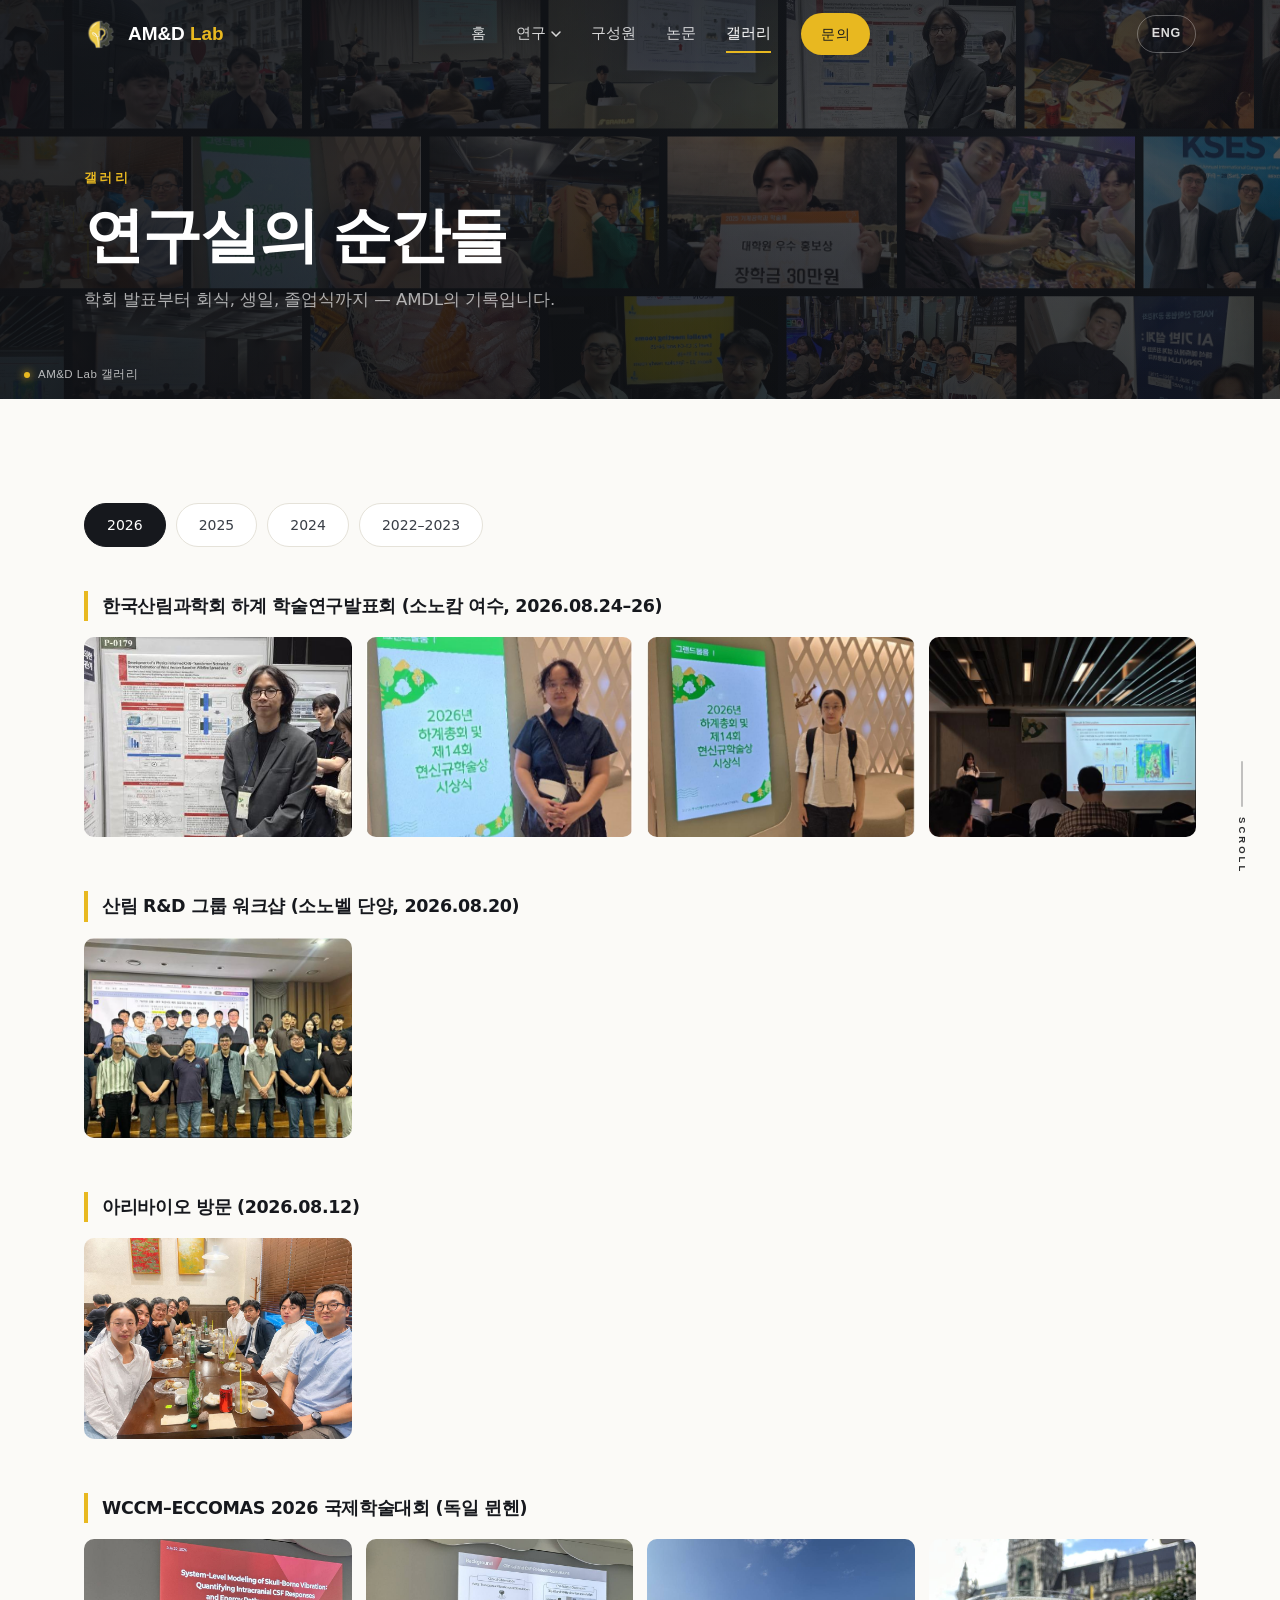
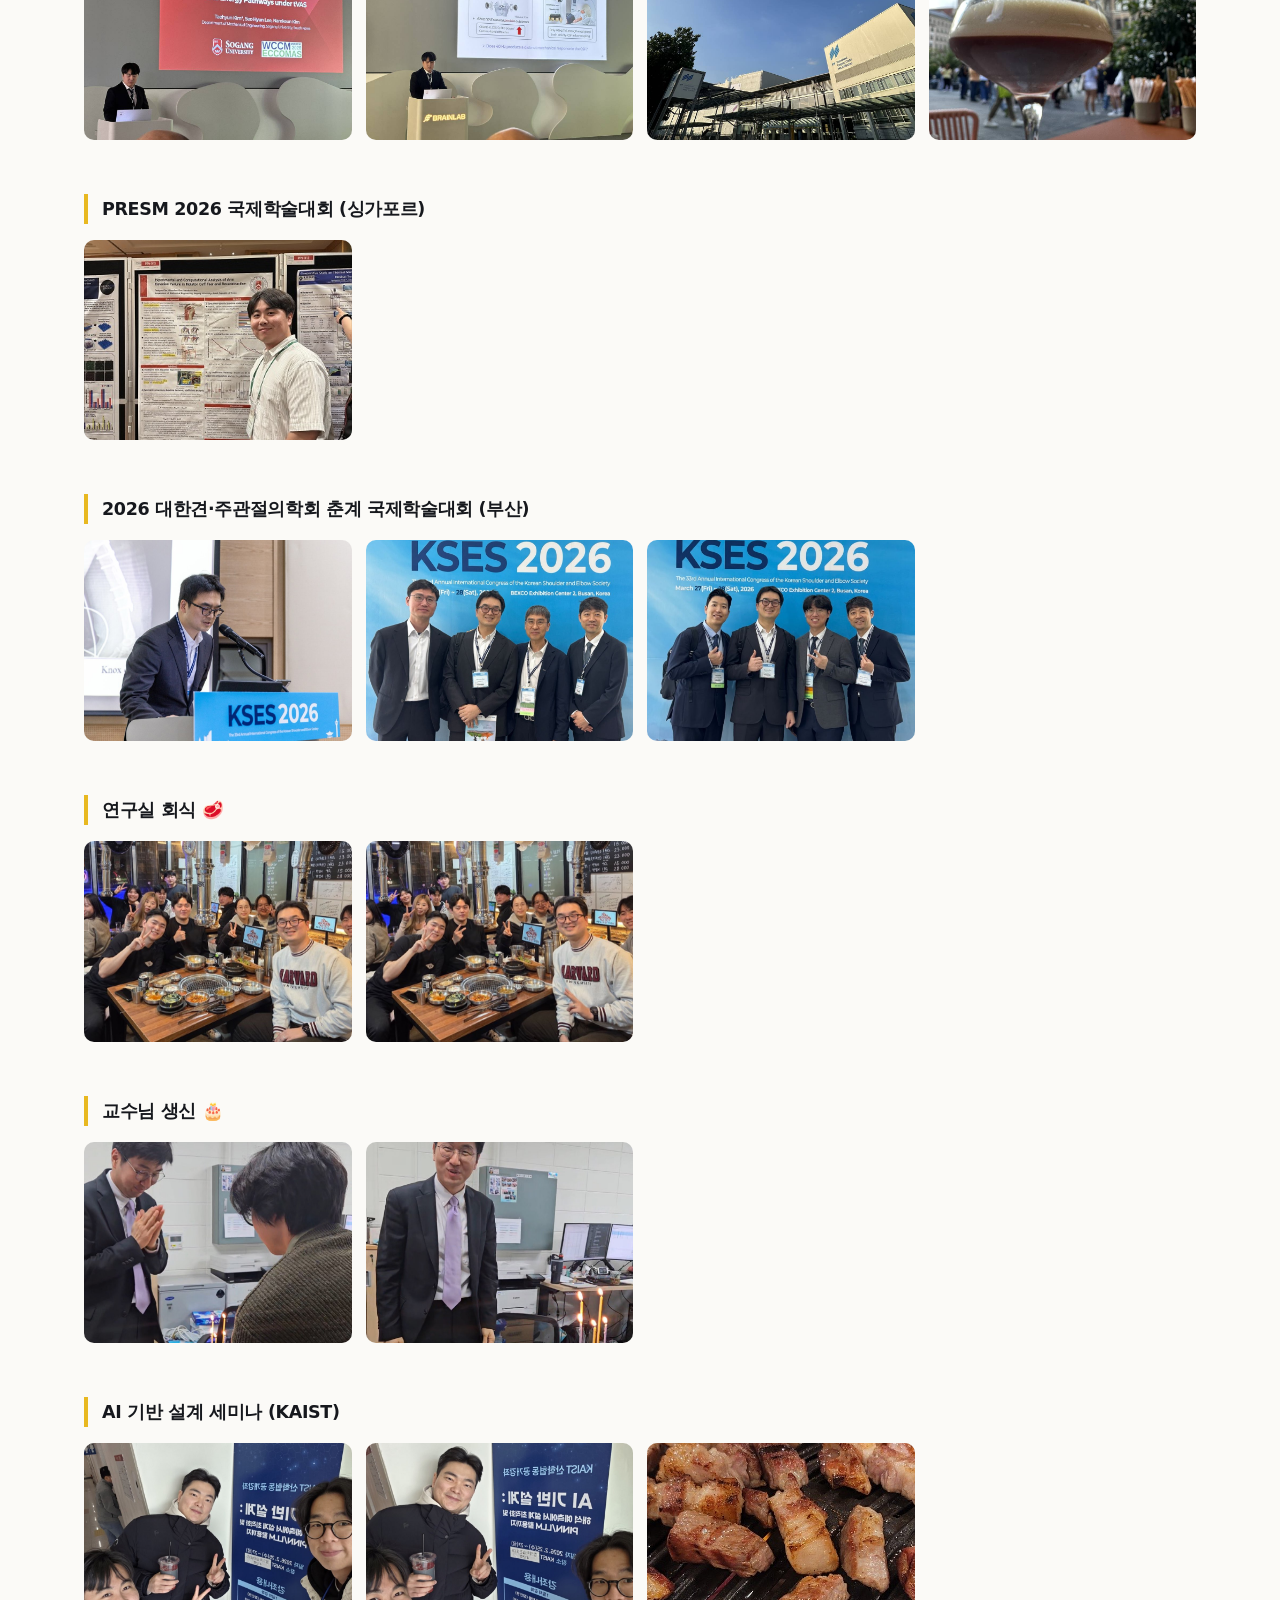
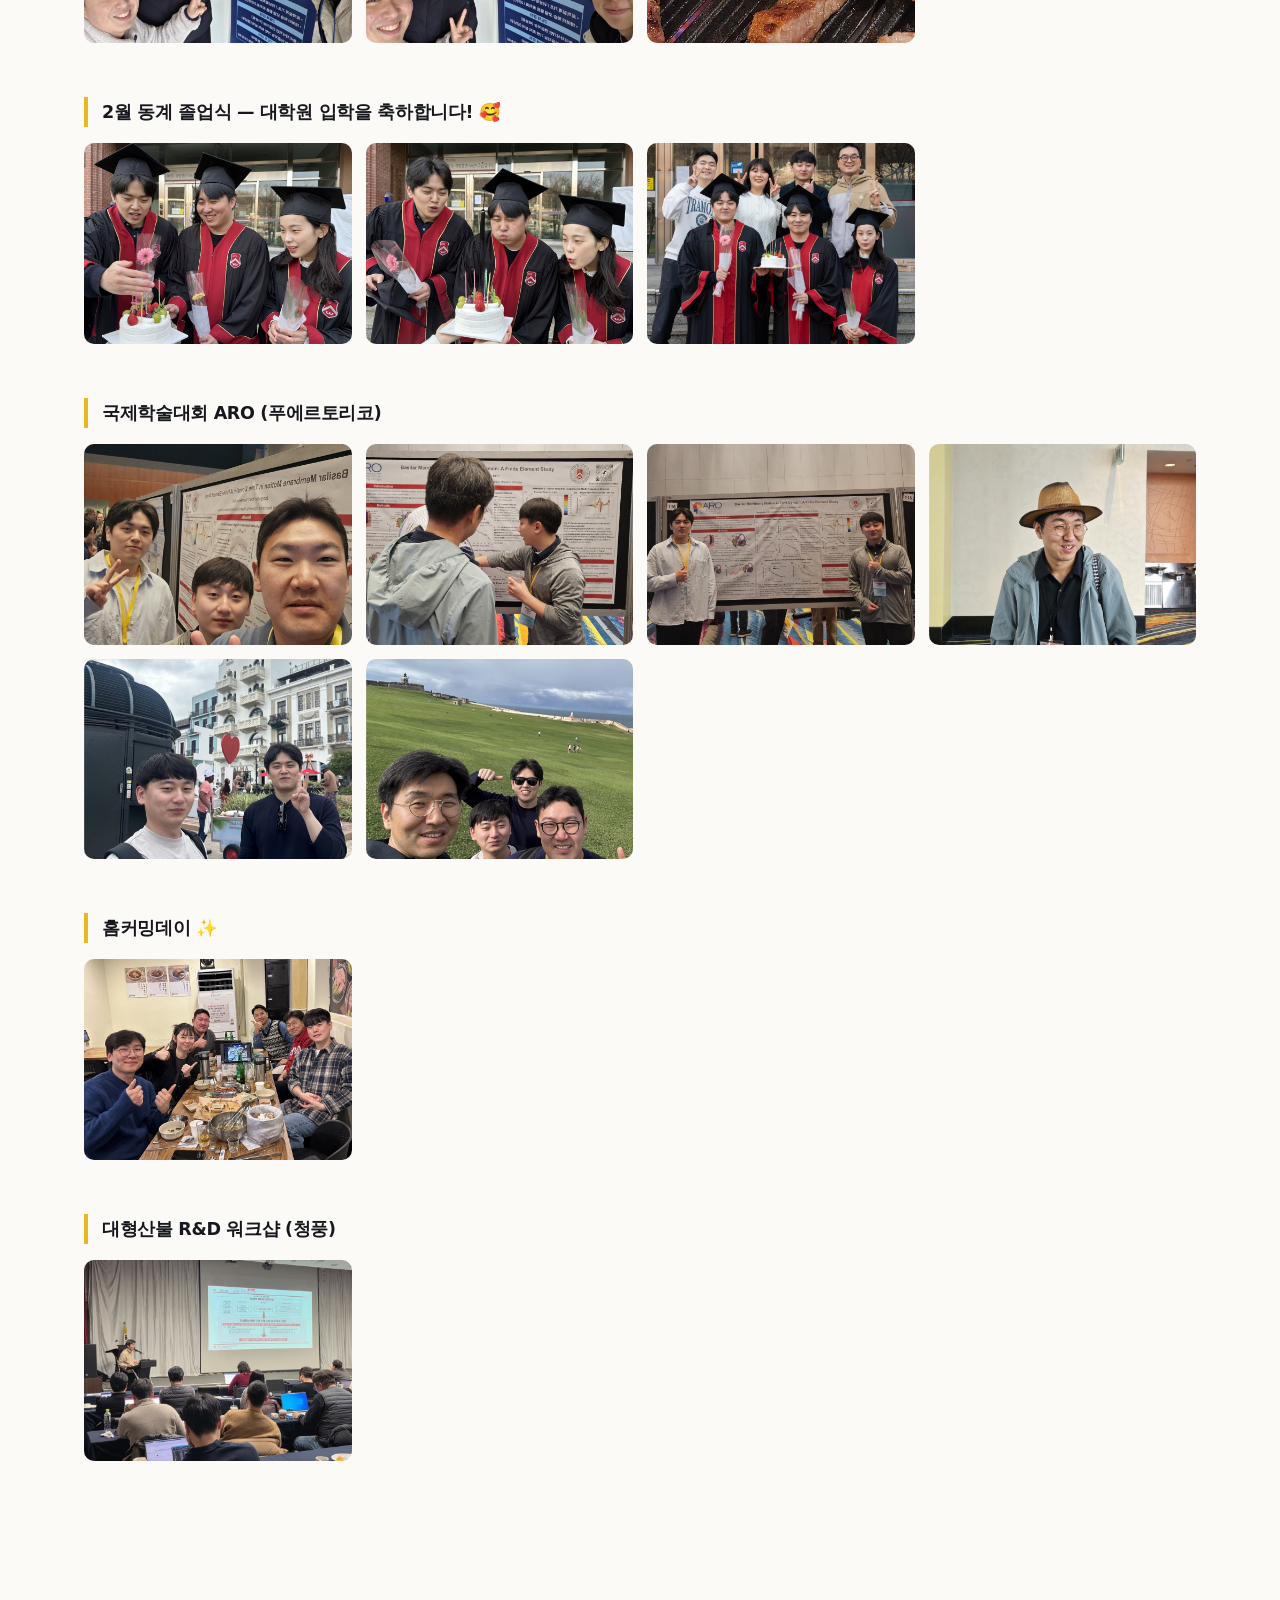
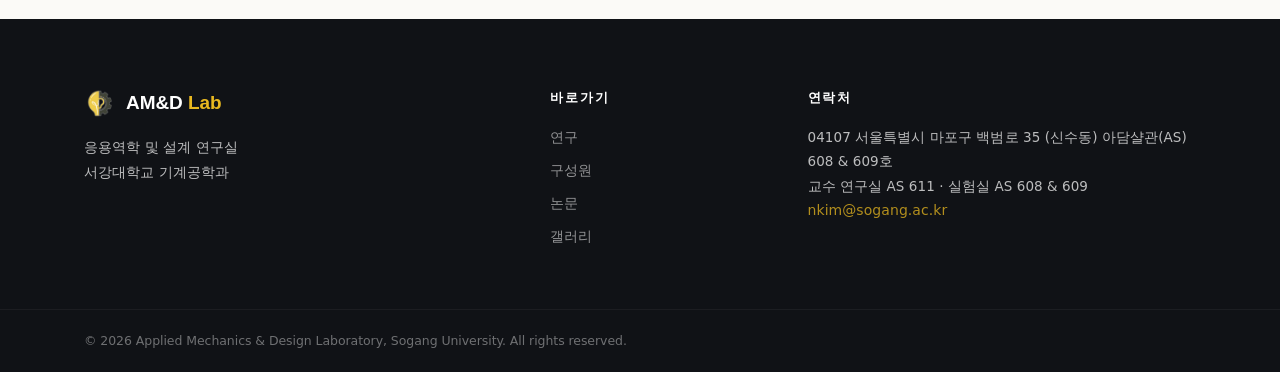
==== gallery.html @ 730884ac "히어로 장면 사실감 개선: 3D 음영 달팽이관, 해부학적 어깨·두개골, 중앙 배치, 논문 페이지 스크롤 - 달팽이관: 3D 튜브 메시(달팽이집 형태)+전정+반고리관, 반투명 벽 안" ====
<!DOCTYPE html>
<html lang="ko">
<head>
<meta charset="utf-8">
<meta name="viewport" content="width=device-width, initial-scale=1">
<title>갤러리 — AM&D Lab</title>
<meta name="description" content="AM&D Lab 활동 사진: 학회, 워크샵, 연구실 행사.">
<link rel="icon" type="image/png" href="assets/img/logo.png">
<link rel="preconnect" href="https://fastly.jsdelivr.net" crossorigin>
<link rel="preconnect" href="https://cdn.jsdelivr.net" crossorigin>
<link rel="stylesheet" href="https://fastly.jsdelivr.net/gh/fonts-archive/Paperlogy/Paperlogy.css">
<link rel="stylesheet" href="https://cdn.jsdelivr.net/npm/wanted-sans@1.0.3/fonts/webfonts/variable/split/WantedSansVariable.min.css">
<link rel="stylesheet" as="style" crossorigin href="https://cdn.jsdelivr.net/gh/orioncactus/pretendard@v1.3.9/dist/web/variable/pretendardvariable-dynamic-subset.min.css">
<link rel="stylesheet" href="assets/css/style.css?v=20260910c">
</head>
<body>
<header class="nav" id="nav">
  <div class="nav-inner">
    <a class="brand" href="index.html">
      <img src="assets/img/logo.png" alt="AM&amp;D Lab logo">
      <span class="brand-text">AM&amp;D <em>Lab</em></span>
    </a>
    <nav class="menu" id="menu">
      <a href="index.html"><span data-i18n data-en="Home">홈</span></a>
      <div class="dropdown">
        <a href="research.html"><span data-i18n data-en="Research">연구</span> <svg width="10" height="6" viewBox="0 0 10 6" fill="none"><path d="M1 1l4 4 4-4" stroke="currentColor" stroke-width="1.5" stroke-linecap="round"/></svg></a>
        <div class="dropdown-panel">
          <a href="research-bone-conduction.html"><span data-i18n data-en="Bone Conduction">골전도</span></a>
          <a href="research-motion-sickness.html"><span data-i18n data-en="Motion Sickness">멀미</span></a>
          <a href="research-brain.html"><span data-i18n data-en="Brain">뇌</span></a>
          <a href="research-exosuit.html"><span data-i18n data-en="Exosuit">엑소수트</span></a>
          <a href="research-shoulder-mechanics.html"><span data-i18n data-en="Shoulder Mechanics">어깨 역학</span></a>
          <a href="research-wildfire.html"><span data-i18n data-en="Wildfire">산불</span></a>
        </div>
      </div>
      <a href="people.html"><span data-i18n data-en="People">구성원</span></a>
      <a href="publications.html"><span data-i18n data-en="Publications">논문</span></a>
      <a href="gallery.html" class="active"><span data-i18n data-en="Gallery">갤러리</span></a>
      <a class="nav-cta" href="#" data-u="mikn" data-d="rk.ca.gnagos"><span data-i18n data-en="Contact">문의</span></a>
    </nav>
    <button class="lang-btn" aria-label="언어 전환 / switch language">ENG</button>
    <button class="hamburger" id="hamburger" aria-label="메뉴 열기" aria-expanded="false">
      <span></span><span></span><span></span>
    </button>
  </div>
</header>

<section class="page-hero">
  <canvas id="hero-canvas" data-scenes="mosaic" data-photos="assets/img/gallery_2026_00.jpg,assets/img/gallery_2026_01.jpg,assets/img/gallery_2026_03.jpg,assets/img/gallery_2026_05.jpg,assets/img/gallery_2026_07.jpg,assets/img/gallery_2026_08.jpg,assets/img/gallery_2026_10.jpg,assets/img/gallery_2026_12.jpg,assets/img/gallery_2026_13.jpg,assets/img/gallery_2026_16.jpg,assets/img/gallery_2026_17.jpg,assets/img/gallery_2026_18.jpg,assets/img/gallery_2026_19.jpg,assets/img/gallery_2026_20.jpg,assets/img/gallery_2026_21.jpg,assets/img/gallery_2026_22.jpg,assets/img/gallery_2026_23.jpg,assets/img/gallery_2026_26.jpg,assets/img/gallery_2026_27.jpg,assets/img/gallery_2026_28.jpg,assets/img/gallery_2026_29.jpg,assets/img/gallery_2026_31.jpg,assets/img/gallery_2025_02.jpg,assets/img/gallery_2025_04.jpg,assets/img/gallery_2025_06.jpg,assets/img/gallery_2025_09.jpg,assets/img/gallery_2025_11.jpg,assets/img/gallery_2025_14.jpg,assets/img/gallery_2025_19.jpg,assets/img/gallery_2025_20.jpg,assets/img/gallery_2025_23.jpg" aria-hidden="true"></canvas>
  <div class="hero-shade"></div>
  <div class="hero-scene-cap" id="hero-scene-cap"><span class="cap-dot"></span><span id="hero-scene-name"></span></div>
  <div class="container">
    <p class="eyebrow"><span data-i18n data-en="Gallery">갤러리</span></p>
    <h1><span data-i18n data-en="Moments from the lab">연구실의 순간들</span></h1>
    <p class="page-hero-sub"><span data-i18n data-en="Conferences, dinners, birthdays, and commencements — the AMDL story.">학회 발표부터 회식, 생일, 졸업식까지 — AMDL의 기록입니다.</span></p>
  </div>
</section>

<section class="section">
  <div class="container">
    <div class="filter-bar reveal"><button class="filter-btn active" data-tab="g0">2026</button><button class="filter-btn" data-tab="g1">2025</button><button class="filter-btn" data-tab="g2">2024</button><button class="filter-btn" data-tab="g3">2022–2023</button></div>
    <div class="gal-panel active" id="g0">
      <div class="gal-event reveal">
        <h3><span data-i18n data-en="Korean Society of Forest Science Summer Meeting (Sono Calm Yeosu)">한국산림과학회 하계 학술연구발표회 (소노캄 여수, 2026.08.24–26)</span></h3>
        <div class="gal-grid">
          <button class="gal-item" data-full="assets/img/gallery_2026_28.jpg" aria-label="Korean Society of Forest Science Summer Meeting (Sono Calm Yeosu)"><img src="assets/img/gallery_2026_28.jpg" alt="Korean Society of Forest Science Summer Meeting (Sono Calm Yeosu)" loading="lazy"></button>
          <button class="gal-item" data-full="assets/img/gallery_2026_29.jpg" aria-label="Korean Society of Forest Science Summer Meeting (Sono Calm Yeosu)"><img src="assets/img/gallery_2026_29.jpg" alt="Korean Society of Forest Science Summer Meeting (Sono Calm Yeosu)" loading="lazy"></button>
          <button class="gal-item" data-full="assets/img/gallery_2026_30.jpg" aria-label="Korean Society of Forest Science Summer Meeting (Sono Calm Yeosu)"><img src="assets/img/gallery_2026_30.jpg" alt="Korean Society of Forest Science Summer Meeting (Sono Calm Yeosu)" loading="lazy"></button>
          <button class="gal-item" data-full="assets/img/gallery_2026_31.jpg" aria-label="Korean Society of Forest Science Summer Meeting (Sono Calm Yeosu)"><img src="assets/img/gallery_2026_31.jpg" alt="Korean Society of Forest Science Summer Meeting (Sono Calm Yeosu)" loading="lazy"></button>
        </div>
      </div>
      <div class="gal-event reveal">
        <h3><span data-i18n data-en="Forest R&amp;D group workshop (Sonobelle Danyang)">산림 R&amp;D 그룹 워크샵 (소노벨 단양, 2026.08.20)</span></h3>
        <div class="gal-grid">
          <button class="gal-item" data-full="assets/img/gallery_2026_27.jpg" aria-label="Forest R&amp;D group workshop (Sonobelle Danyang)"><img src="assets/img/gallery_2026_27.jpg" alt="Forest R&amp;D group workshop (Sonobelle Danyang)" loading="lazy"></button>
        </div>
      </div>
      <div class="gal-event reveal">
        <h3><span data-i18n data-en="Lab visit to AriBio (Aug 12, 2026)">아리바이오 방문 (2026.08.12)</span></h3>
        <div class="gal-grid">
          <button class="gal-item" data-full="assets/img/gallery_2026_26.jpg" aria-label="Lab visit to AriBio"><img src="assets/img/gallery_2026_26.jpg" alt="Lab visit to AriBio" loading="lazy"></button>
        </div>
      </div>
      <div class="gal-event reveal">
        <h3><span data-i18n data-en="WCCM–ECCOMAS 2026 (Munich, Germany)">WCCM–ECCOMAS 2026 국제학술대회 (독일 뮌헨)</span></h3>
        <div class="gal-grid">
          <button class="gal-item" data-full="assets/img/gallery_2026_22.jpg" aria-label="WCCM-ECCOMAS 2026 (Munich, Germany)"><img src="assets/img/gallery_2026_22.jpg" alt="WCCM-ECCOMAS 2026 (Munich, Germany)" loading="lazy"></button>
          <button class="gal-item" data-full="assets/img/gallery_2026_23.jpg" aria-label="WCCM-ECCOMAS 2026 (Munich, Germany)"><img src="assets/img/gallery_2026_23.jpg" alt="WCCM-ECCOMAS 2026 (Munich, Germany)" loading="lazy"></button>
          <button class="gal-item" data-full="assets/img/gallery_2026_24.jpg" aria-label="WCCM-ECCOMAS 2026 (Munich, Germany)"><img src="assets/img/gallery_2026_24.jpg" alt="WCCM-ECCOMAS 2026 (Munich, Germany)" loading="lazy" style="object-position:center bottom"></button>
          <button class="gal-item" data-full="assets/img/gallery_2026_25.jpg" aria-label="WCCM-ECCOMAS 2026 (Munich, Germany)"><img src="assets/img/gallery_2026_25.jpg" alt="WCCM-ECCOMAS 2026 (Munich, Germany)" loading="lazy"></button>
        </div>
      </div>
      <div class="gal-event reveal">
        <h3><span data-i18n data-en="PRESM 2026 conference (Singapore)">PRESM 2026 국제학술대회 (싱가포르)</span></h3>
        <div class="gal-grid">
          <button class="gal-item" data-full="assets/img/gallery_2026_21.jpg" aria-label="PRESM 2026 conference (Singapore)"><img src="assets/img/gallery_2026_21.jpg" alt="PRESM 2026 conference (Singapore)" loading="lazy"></button>
        </div>
      </div>
      <div class="gal-event reveal">
        <h3><span data-i18n data-en="KSES 2026 Spring Congress (Busan)">2026 대한견·주관절의학회 춘계 국제학술대회 (부산)</span></h3>
        <div class="gal-grid">
          <button class="gal-item" data-full="assets/img/gallery_2026_00.jpg" aria-label="KSES 2026 Spring Congress (Busan)"><img src="assets/img/gallery_2026_00.jpg" alt="KSES 2026 Spring Congress (Busan)" loading="lazy"></button>
          <button class="gal-item" data-full="assets/img/gallery_2026_01.jpg" aria-label="KSES 2026 Spring Congress (Busan)"><img src="assets/img/gallery_2026_01.jpg" alt="KSES 2026 Spring Congress (Busan)" loading="lazy"></button>
          <button class="gal-item" data-full="assets/img/gallery_2026_02.jpg" aria-label="KSES 2026 Spring Congress (Busan)"><img src="assets/img/gallery_2026_02.jpg" alt="KSES 2026 Spring Congress (Busan)" loading="lazy"></button>
        </div>
      </div>
      <div class="gal-event reveal">
        <h3><span data-i18n data-en="Lab dinner 🥩">연구실 회식 🥩</span></h3>
        <div class="gal-grid">
          <button class="gal-item" data-full="assets/img/gallery_2026_03.jpg" aria-label="Lab dinner 🥩"><img src="assets/img/gallery_2026_03.jpg" alt="Lab dinner 🥩" loading="lazy"></button>
          <button class="gal-item" data-full="assets/img/gallery_2026_04.jpg" aria-label="Lab dinner 🥩"><img src="assets/img/gallery_2026_04.jpg" alt="Lab dinner 🥩" loading="lazy"></button>
        </div>
      </div>
      <div class="gal-event reveal">
        <h3><span data-i18n data-en="Professor’s birthday 🎂">교수님 생신 🎂</span></h3>
        <div class="gal-grid">
          <button class="gal-item" data-full="assets/img/gallery_2026_05.jpg" aria-label="Professor’s birthday 🎂"><img src="assets/img/gallery_2026_05.jpg" alt="Professor’s birthday 🎂" loading="lazy"></button>
          <button class="gal-item" data-full="assets/img/gallery_2026_06.jpg" aria-label="Professor’s birthday 🎂"><img src="assets/img/gallery_2026_06.jpg" alt="Professor’s birthday 🎂" loading="lazy"></button>
        </div>
      </div>
      <div class="gal-event reveal">
        <h3><span data-i18n data-en="AI-based design seminar (KAIST)">AI 기반 설계 세미나 (KAIST)</span></h3>
        <div class="gal-grid">
          <button class="gal-item" data-full="assets/img/gallery_2026_07.jpg" aria-label="AI-based design seminar (KAIST)"><img src="assets/img/gallery_2026_07.jpg" alt="AI-based design seminar (KAIST)" loading="lazy"></button>
          <button class="gal-item" data-full="assets/img/gallery_2026_08.jpg" aria-label="AI-based design seminar (KAIST)"><img src="assets/img/gallery_2026_08.jpg" alt="AI-based design seminar (KAIST)" loading="lazy"></button>
          <button class="gal-item" data-full="assets/img/gallery_2026_09.jpg" aria-label="AI-based design seminar (KAIST)"><img src="assets/img/gallery_2026_09.jpg" alt="AI-based design seminar (KAIST)" loading="lazy"></button>
        </div>
      </div>
      <div class="gal-event reveal">
        <h3><span data-i18n data-en="Winter commencement &amp; new graduate welcome 🥰">2월 동계 졸업식 — 대학원 입학을 축하합니다! 🥰</span></h3>
        <div class="gal-grid">
          <button class="gal-item" data-full="assets/img/gallery_2026_10.jpg" aria-label="Winter commencement & new graduate welcome 🥰"><img src="assets/img/gallery_2026_10.jpg" alt="Winter commencement & new graduate welcome 🥰" loading="lazy"></button>
          <button class="gal-item" data-full="assets/img/gallery_2026_11.jpg" aria-label="Winter commencement & new graduate welcome 🥰"><img src="assets/img/gallery_2026_11.jpg" alt="Winter commencement & new graduate welcome 🥰" loading="lazy"></button>
          <button class="gal-item" data-full="assets/img/gallery_2026_12.jpg" aria-label="Winter commencement & new graduate welcome 🥰"><img src="assets/img/gallery_2026_12.jpg" alt="Winter commencement & new graduate welcome 🥰" loading="lazy"></button>
        </div>
      </div>
      <div class="gal-event reveal">
        <h3><span data-i18n data-en="ARO conference (Puerto Rico)">국제학술대회 ARO (푸에르토리코)</span></h3>
        <div class="gal-grid">
          <button class="gal-item" data-full="assets/img/gallery_2026_13.jpg" aria-label="ARO conference (Puerto Rico)"><img src="assets/img/gallery_2026_13.jpg" alt="ARO conference (Puerto Rico)" loading="lazy"></button>
          <button class="gal-item" data-full="assets/img/gallery_2026_14.jpg" aria-label="ARO conference (Puerto Rico)"><img src="assets/img/gallery_2026_14.jpg" alt="ARO conference (Puerto Rico)" loading="lazy"></button>
          <button class="gal-item" data-full="assets/img/gallery_2026_15.jpg" aria-label="ARO conference (Puerto Rico)"><img src="assets/img/gallery_2026_15.jpg" alt="ARO conference (Puerto Rico)" loading="lazy"></button>
          <button class="gal-item" data-full="assets/img/gallery_2026_16.jpg" aria-label="ARO conference (Puerto Rico)"><img src="assets/img/gallery_2026_16.jpg" alt="ARO conference (Puerto Rico)" loading="lazy"></button>
          <button class="gal-item" data-full="assets/img/gallery_2026_17.jpg" aria-label="ARO conference (Puerto Rico)"><img src="assets/img/gallery_2026_17.jpg" alt="ARO conference (Puerto Rico)" loading="lazy"></button>
          <button class="gal-item" data-full="assets/img/gallery_2026_18.jpg" aria-label="ARO conference (Puerto Rico)"><img src="assets/img/gallery_2026_18.jpg" alt="ARO conference (Puerto Rico)" loading="lazy"></button>
        </div>
      </div>
      <div class="gal-event reveal">
        <h3><span data-i18n data-en="Homecoming day ✨">홈커밍데이 ✨</span></h3>
        <div class="gal-grid">
          <button class="gal-item" data-full="assets/img/gallery_2026_19.jpg" aria-label="Homecoming day ✨"><img src="assets/img/gallery_2026_19.jpg" alt="Homecoming day ✨" loading="lazy"></button>
        </div>
      </div>
      <div class="gal-event reveal">
        <h3><span data-i18n data-en="Large-wildfire R&amp;D workshop (Cheongpung)">대형산불 R&D 워크샵 (청풍)</span></h3>
        <div class="gal-grid">
          <button class="gal-item" data-full="assets/img/gallery_2026_20.jpg" aria-label="Large-wildfire R&D workshop (Cheongpung)"><img src="assets/img/gallery_2026_20.jpg" alt="Large-wildfire R&D workshop (Cheongpung)" loading="lazy"></button>
        </div>
      </div>
    </div>
    <div class="gal-panel" id="g1">
      <div class="gal-event reveal">
        <h3><span data-i18n data-en="Year-end party 2025 🖐🏻">2025년 송년회 🖐🏻</span></h3>
        <div class="gal-grid">
          <button class="gal-item" data-full="assets/img/gallery_2025_00.jpg" aria-label="Year-end party 2025 🖐🏻"><img src="assets/img/gallery_2025_00.jpg" alt="Year-end party 2025 🖐🏻" loading="lazy"></button>
          <button class="gal-item" data-full="assets/img/gallery_2025_01.jpg" aria-label="Year-end party 2025 🖐🏻"><img src="assets/img/gallery_2025_01.jpg" alt="Year-end party 2025 🖐🏻" loading="lazy"></button>
          <button class="gal-item" data-full="assets/img/gallery_2025_02.jpg" aria-label="Year-end party 2025 🖐🏻"><img src="assets/img/gallery_2025_02.jpg" alt="Year-end party 2025 🖐🏻" loading="lazy"></button>
          <button class="gal-item" data-full="assets/img/gallery_2025_03.jpg" aria-label="Year-end party 2025 🖐🏻"><img src="assets/img/gallery_2025_03.jpg" alt="Year-end party 2025 🖐🏻" loading="lazy"></button>
          <button class="gal-item" data-full="assets/img/gallery_2025_04.jpg" aria-label="Year-end party 2025 🖐🏻"><img src="assets/img/gallery_2025_04.jpg" alt="Year-end party 2025 🖐🏻" loading="lazy"></button>
        </div>
      </div>
      <div class="gal-event reveal">
        <h3><span data-i18n data-en="KSME 80th Anniversary Conference (High1)">대한기계학회 80주년 기념 학술대회 (하이원)</span></h3>
        <div class="gal-grid">
          <button class="gal-item" data-full="assets/img/gallery_2025_05.jpg" aria-label="KSME 80th Anniversary Conference (High1)"><img src="assets/img/gallery_2025_05.jpg" alt="KSME 80th Anniversary Conference (High1)" loading="lazy"></button>
          <button class="gal-item" data-full="assets/img/gallery_2025_06.jpg" aria-label="KSME 80th Anniversary Conference (High1)"><img src="assets/img/gallery_2025_06.jpg" alt="KSME 80th Anniversary Conference (High1)" loading="lazy"></button>
          <button class="gal-item" data-full="assets/img/gallery_2025_07.jpg" aria-label="KSME 80th Anniversary Conference (High1)"><img src="assets/img/gallery_2025_07.jpg" alt="KSME 80th Anniversary Conference (High1)" loading="lazy"></button>
          <button class="gal-item" data-full="assets/img/gallery_2025_08.jpg" aria-label="KSME 80th Anniversary Conference (High1)"><img src="assets/img/gallery_2025_08.jpg" alt="KSME 80th Anniversary Conference (High1)" loading="lazy"></button>
          <button class="gal-item" data-full="assets/img/gallery_2025_09.jpg" aria-label="KSME 80th Anniversary Conference (High1)"><img src="assets/img/gallery_2025_09.jpg" alt="KSME 80th Anniversary Conference (High1)" loading="lazy"></button>
        </div>
      </div>
      <div class="gal-event reveal">
        <h3><span data-i18n data-en="Sogang ME festival — 🏆 Best Promotion Award! ✨">서강대 기계공학과 학술제 — 🏆 우수 홍보상 수상! ✨</span></h3>
        <div class="gal-grid">
          <button class="gal-item" data-full="assets/img/gallery_2025_10.jpg" aria-label="Sogang ME festival — 🏆 Best Promotion Award! ✨"><img src="assets/img/gallery_2025_10.jpg" alt="Sogang ME festival — 🏆 Best Promotion Award! ✨" loading="lazy"></button>
          <button class="gal-item" data-full="assets/img/gallery_2025_11.jpg" aria-label="Sogang ME festival — 🏆 Best Promotion Award! ✨"><img src="assets/img/gallery_2025_11.jpg" alt="Sogang ME festival — 🏆 Best Promotion Award! ✨" loading="lazy"></button>
          <button class="gal-item" data-full="assets/img/gallery_2025_12.jpg" aria-label="Sogang ME festival — 🏆 Best Promotion Award! ✨"><img src="assets/img/gallery_2025_12.jpg" alt="Sogang ME festival — 🏆 Best Promotion Award! ✨" loading="lazy"></button>
        </div>
      </div>
      <div class="gal-event reveal">
        <h3><span data-i18n data-en="Fall-semester lab dinner 🍀">2학기 연구실 회식 🍀</span></h3>
        <div class="gal-grid">
          <button class="gal-item" data-full="assets/img/gallery_2025_13.jpg" aria-label="Fall-semester lab dinner 🍀"><img src="assets/img/gallery_2025_13.jpg" alt="Fall-semester lab dinner 🍀" loading="lazy"></button>
          <button class="gal-item" data-full="assets/img/gallery_2025_14.jpg" aria-label="Fall-semester lab dinner 🍀"><img src="assets/img/gallery_2025_14.jpg" alt="Fall-semester lab dinner 🍀" loading="lazy"></button>
        </div>
      </div>
      <div class="gal-event reveal">
        <h3><span data-i18n data-en="Korean Wildfire Society Fall Meeting (Seoul)">한국산불학회 추계학술대회 (서울)</span></h3>
        <div class="gal-grid">
          <button class="gal-item" data-full="assets/img/gallery_2025_15.jpg" aria-label="Korean Wildfire Society Fall Meeting (Seoul)"><img src="assets/img/gallery_2025_15.jpg" alt="Korean Wildfire Society Fall Meeting (Seoul)" loading="lazy"></button>
          <button class="gal-item" data-full="assets/img/gallery_2025_16.jpg" aria-label="Korean Wildfire Society Fall Meeting (Seoul)"><img src="assets/img/gallery_2025_16.jpg" alt="Korean Wildfire Society Fall Meeting (Seoul)" loading="lazy"></button>
          <button class="gal-item" data-full="assets/img/gallery_2025_17.jpg" aria-label="Korean Wildfire Society Fall Meeting (Seoul)"><img src="assets/img/gallery_2025_17.jpg" alt="Korean Wildfire Society Fall Meeting (Seoul)" loading="lazy"></button>
        </div>
      </div>
      <div class="gal-event reveal">
        <h3><span data-i18n data-en="KSPE Fall Conference (Yeosu)">정밀공학회 추계학술대회 (여수)</span></h3>
        <div class="gal-grid">
          <button class="gal-item" data-full="assets/img/gallery_2025_18.jpg" aria-label="KSPE Fall Conference (Yeosu)"><img src="assets/img/gallery_2025_18.jpg" alt="KSPE Fall Conference (Yeosu)" loading="lazy"></button>
          <button class="gal-item" data-full="assets/img/gallery_2025_19.jpg" aria-label="KSPE Fall Conference (Yeosu)"><img src="assets/img/gallery_2025_19.jpg" alt="KSPE Fall Conference (Yeosu)" loading="lazy"></button>
          <button class="gal-item" data-full="assets/img/gallery_2025_20.jpg" aria-label="KSPE Fall Conference (Yeosu)"><img src="assets/img/gallery_2025_20.jpg" alt="KSPE Fall Conference (Yeosu)" loading="lazy"></button>
        </div>
      </div>
      <div class="gal-event reveal">
        <h3><span data-i18n data-en="ISB conference (Stockholm)">국제학술대회 ISB (스톡홀름)</span></h3>
        <div class="gal-grid">
          <button class="gal-item" data-full="assets/img/gallery_2025_21.jpg" aria-label="ISB conference (Stockholm)"><img src="assets/img/gallery_2025_21.jpg" alt="ISB conference (Stockholm)" loading="lazy"></button>
          <button class="gal-item" data-full="assets/img/gallery_2025_22.jpg" aria-label="ISB conference (Stockholm)"><img src="assets/img/gallery_2025_22.jpg" alt="ISB conference (Stockholm)" loading="lazy"></button>
          <button class="gal-item" data-full="assets/img/gallery_2025_23.jpg" aria-label="ISB conference (Stockholm)"><img src="assets/img/gallery_2025_23.jpg" alt="ISB conference (Stockholm)" loading="lazy"></button>
        </div>
      </div>
      <div class="gal-event reveal">
        <h3><span data-i18n data-en="PRESM conference (Chiang Mai)">국제학술대회 PRESM (치앙마이)</span></h3>
        <div class="gal-grid">
          <button class="gal-item" data-full="assets/img/gallery_2025_24.jpg" aria-label="PRESM conference (Chiang Mai)"><img src="assets/img/gallery_2025_24.jpg" alt="PRESM conference (Chiang Mai)" loading="lazy"></button>
          <button class="gal-item" data-full="assets/img/gallery_2025_25.jpg" aria-label="PRESM conference (Chiang Mai)"><img src="assets/img/gallery_2025_25.jpg" alt="PRESM conference (Chiang Mai)" loading="lazy"></button>
        </div>
      </div>
      <div class="gal-event reveal">
        <h3><span data-i18n data-en="MEMRO conference (Belgium)">국제학술대회 MEMRO (벨기에)</span></h3>
        <div class="gal-grid">
          <button class="gal-item" data-full="assets/img/gallery_2025_26.jpg" aria-label="MEMRO conference (Belgium)"><img src="assets/img/gallery_2025_26.jpg" alt="MEMRO conference (Belgium)" loading="lazy"></button>
          <button class="gal-item" data-full="assets/img/gallery_2025_27.jpg" aria-label="MEMRO conference (Belgium)"><img src="assets/img/gallery_2025_27.jpg" alt="MEMRO conference (Belgium)" loading="lazy"></button>
        </div>
      </div>
      <div class="gal-event reveal">
        <h3><span data-i18n data-en="Summer lab dinner 🍀">여름방학 연구실 회식 🍀</span></h3>
        <div class="gal-grid">
          <button class="gal-item" data-full="assets/img/gallery_2025_28.jpg" aria-label="Summer lab dinner 🍀"><img src="assets/img/gallery_2025_28.jpg" alt="Summer lab dinner 🍀" loading="lazy"></button>
          <button class="gal-item" data-full="assets/img/gallery_2025_29.jpg" aria-label="Summer lab dinner 🍀"><img src="assets/img/gallery_2025_29.jpg" alt="Summer lab dinner 🍀" loading="lazy"></button>
          <button class="gal-item" data-full="assets/img/gallery_2025_30.jpg" aria-label="Summer lab dinner 🍀"><img src="assets/img/gallery_2025_30.jpg" alt="Summer lab dinner 🍀" loading="lazy"></button>
          <button class="gal-item" data-full="assets/img/gallery_2025_31.jpg" aria-label="Summer lab dinner 🍀"><img src="assets/img/gallery_2025_31.jpg" alt="Summer lab dinner 🍀" loading="lazy"></button>
        </div>
      </div>
      <div class="gal-event reveal">
        <h3><span data-i18n data-en="KSPE Spring Conference (Jeju)">정밀공학회 춘계학술대회 (제주도)</span></h3>
        <div class="gal-grid">
          <button class="gal-item" data-full="assets/img/gallery_2025_32.jpg" aria-label="KSPE Spring Conference (Jeju)"><img src="assets/img/gallery_2025_32.jpg" alt="KSPE Spring Conference (Jeju)" loading="lazy"></button>
          <button class="gal-item" data-full="assets/img/gallery_2025_33.jpg" aria-label="KSPE Spring Conference (Jeju)"><img src="assets/img/gallery_2025_33.jpg" alt="KSPE Spring Conference (Jeju)" loading="lazy"></button>
          <button class="gal-item" data-full="assets/img/gallery_2025_34.jpg" aria-label="KSPE Spring Conference (Jeju)"><img src="assets/img/gallery_2025_34.jpg" alt="KSPE Spring Conference (Jeju)" loading="lazy"></button>
          <button class="gal-item" data-full="assets/img/gallery_2025_35.jpg" aria-label="KSPE Spring Conference (Jeju)"><img src="assets/img/gallery_2025_35.jpg" alt="KSPE Spring Conference (Jeju)" loading="lazy"></button>
          <button class="gal-item" data-full="assets/img/gallery_2025_36.jpg" aria-label="KSPE Spring Conference (Jeju)"><img src="assets/img/gallery_2025_36.jpg" alt="KSPE Spring Conference (Jeju)" loading="lazy"></button>
        </div>
      </div>
      <div class="gal-event reveal">
        <h3><span data-i18n data-en="Teacher’s Day 💐">스승의 날 💐</span></h3>
        <div class="gal-grid">
          <button class="gal-item" data-full="assets/img/gallery_2025_37.jpg" aria-label="Teacher’s Day 💐"><img src="assets/img/gallery_2025_37.jpg" alt="Teacher’s Day 💐" loading="lazy"></button>
          <button class="gal-item" data-full="assets/img/gallery_2025_38.jpg" aria-label="Teacher’s Day 💐"><img src="assets/img/gallery_2025_38.jpg" alt="Teacher’s Day 💐" loading="lazy"></button>
          <button class="gal-item" data-full="assets/img/gallery_2025_39.jpg" aria-label="Teacher’s Day 💐"><img src="assets/img/gallery_2025_39.jpg" alt="Teacher’s Day 💐" loading="lazy"></button>
        </div>
      </div>
      <div class="gal-event reveal">
        <h3><span data-i18n data-en="KSME Bioengineering Division (Busan)">대한기계학회 바이오공학부문 (부산)</span></h3>
        <div class="gal-grid">
          <button class="gal-item" data-full="assets/img/gallery_2025_40.jpg" aria-label="KSME Bioengineering Division (Busan)"><img src="assets/img/gallery_2025_40.jpg" alt="KSME Bioengineering Division (Busan)" loading="lazy"></button>
          <button class="gal-item" data-full="assets/img/gallery_2025_41.jpg" aria-label="KSME Bioengineering Division (Busan)"><img src="assets/img/gallery_2025_41.jpg" alt="KSME Bioengineering Division (Busan)" loading="lazy"></button>
        </div>
      </div>
      <div class="gal-event reveal">
        <h3><span data-i18n data-en="KSME CAE &amp; Applied Mechanics Spring (Jeju)">대한기계학회 CAE·응용역학부문 춘계학술대회 (제주도)</span></h3>
        <div class="gal-grid">
          <button class="gal-item" data-full="assets/img/gallery_2025_42.jpg" aria-label="KSME CAE & Applied Mechanics Spring (Jeju)"><img src="assets/img/gallery_2025_42.jpg" alt="KSME CAE & Applied Mechanics Spring (Jeju)" loading="lazy"></button>
          <button class="gal-item" data-full="assets/img/gallery_2025_43.jpg" aria-label="KSME CAE & Applied Mechanics Spring (Jeju)"><img src="assets/img/gallery_2025_43.jpg" alt="KSME CAE & Applied Mechanics Spring (Jeju)" loading="lazy"></button>
        </div>
      </div>
      <div class="gal-event reveal">
        <h3><span data-i18n data-en="Lab dinner 🍷">연구실 회식 🍷</span></h3>
        <div class="gal-grid">
          <button class="gal-item" data-full="assets/img/gallery_2025_44.jpg" aria-label="Lab dinner 🍷"><img src="assets/img/gallery_2025_44.jpg" alt="Lab dinner 🍷" loading="lazy"></button>
          <button class="gal-item" data-full="assets/img/gallery_2025_45.jpg" aria-label="Lab dinner 🍷"><img src="assets/img/gallery_2025_45.jpg" alt="Lab dinner 🍷" loading="lazy"></button>
        </div>
      </div>
      <div class="gal-event reveal">
        <h3><span data-i18n data-en="Professor’s birthday 🎂">교수님 생신 🎂</span></h3>
        <div class="gal-grid">
          <button class="gal-item" data-full="assets/img/gallery_2025_46.jpg" aria-label="Professor’s birthday 🎂"><img src="assets/img/gallery_2025_46.jpg" alt="Professor’s birthday 🎂" loading="lazy"></button>
        </div>
      </div>
      <div class="gal-event reveal">
        <h3><span data-i18n data-en="ARO conference (USA)">국제학술대회 ARO (미국)</span></h3>
        <div class="gal-grid">
          <button class="gal-item" data-full="assets/img/gallery_2025_47.jpg" aria-label="ARO conference (USA)"><img src="assets/img/gallery_2025_47.jpg" alt="ARO conference (USA)" loading="lazy"></button>
          <button class="gal-item" data-full="assets/img/gallery_2025_48.jpg" aria-label="ARO conference (USA)"><img src="assets/img/gallery_2025_48.jpg" alt="ARO conference (USA)" loading="lazy"></button>
        </div>
      </div>
      <div class="gal-event reveal">
        <h3><span data-i18n data-en="Hearing research consortium meeting (Seoul)">청각 융합 연구 연합 미팅 (서울)</span></h3>
        <div class="gal-grid">
          <button class="gal-item" data-full="assets/img/gallery_2025_49.jpg" aria-label="Hearing research consortium meeting (Seoul)"><img src="assets/img/gallery_2025_49.jpg" alt="Hearing research consortium meeting (Seoul)" loading="lazy"></button>
          <button class="gal-item" data-full="assets/img/gallery_2025_50.jpg" aria-label="Hearing research consortium meeting (Seoul)"><img src="assets/img/gallery_2025_50.jpg" alt="Hearing research consortium meeting (Seoul)" loading="lazy"></button>
          <button class="gal-item" data-full="assets/img/gallery_2025_51.jpg" aria-label="Hearing research consortium meeting (Seoul)"><img src="assets/img/gallery_2025_51.jpg" alt="Hearing research consortium meeting (Seoul)" loading="lazy"></button>
        </div>
      </div>
      <div class="gal-event reveal">
        <h3><span data-i18n data-en="AI-based design seminar (Daejeon)">AI 기반 설계 세미나 (대전)</span></h3>
        <div class="gal-grid">
          <button class="gal-item" data-full="assets/img/gallery_2025_52.jpg" aria-label="AI-based design seminar (Daejeon)"><img src="assets/img/gallery_2025_52.jpg" alt="AI-based design seminar (Daejeon)" loading="lazy"></button>
        </div>
      </div>
    </div>
    <div class="gal-panel" id="g2">
      <div class="gal-event reveal">
        <h3><span data-i18n data-en="Year-end party 2024 🖐🏻">2024년 송년회 🖐🏻</span></h3>
        <div class="gal-grid">
          <button class="gal-item" data-full="assets/img/gallery_2024_00.jpg" aria-label="Year-end party 2024 🖐🏻"><img src="assets/img/gallery_2024_00.jpg" alt="Year-end party 2024 🖐🏻" loading="lazy"></button>
          <button class="gal-item" data-full="assets/img/gallery_2024_01.jpg" aria-label="Year-end party 2024 🖐🏻"><img src="assets/img/gallery_2024_01.jpg" alt="Year-end party 2024 🖐🏻" loading="lazy"></button>
        </div>
      </div>
      <div class="gal-event reveal">
        <h3><span data-i18n data-en="KSME Fall Conference (Jeju)">대한기계학회 추계학술대회 (제주)</span></h3>
        <div class="gal-grid">
          <button class="gal-item" data-full="assets/img/gallery_2024_02.jpg" aria-label="KSME Fall Conference (Jeju)"><img src="assets/img/gallery_2024_02.jpg" alt="KSME Fall Conference (Jeju)" loading="lazy"></button>
          <button class="gal-item" data-full="assets/img/gallery_2024_03.jpg" aria-label="KSME Fall Conference (Jeju)"><img src="assets/img/gallery_2024_03.jpg" alt="KSME Fall Conference (Jeju)" loading="lazy"></button>
          <button class="gal-item" data-full="assets/img/gallery_2024_04.jpg" aria-label="KSME Fall Conference (Jeju)"><img src="assets/img/gallery_2024_04.jpg" alt="KSME Fall Conference (Jeju)" loading="lazy"></button>
        </div>
      </div>
      <div class="gal-event reveal">
        <h3><span data-i18n data-en="ICTAM conference (Daegu)">국제학술대회 ICTAM (대구)</span></h3>
        <div class="gal-grid">
          <button class="gal-item" data-full="assets/img/gallery_2024_05.jpg" aria-label="ICTAM conference (Daegu)"><img src="assets/img/gallery_2024_05.jpg" alt="ICTAM conference (Daegu)" loading="lazy"></button>
          <button class="gal-item" data-full="assets/img/gallery_2024_06.jpg" aria-label="ICTAM conference (Daegu)"><img src="assets/img/gallery_2024_06.jpg" alt="ICTAM conference (Daegu)" loading="lazy"></button>
          <button class="gal-item" data-full="assets/img/gallery_2024_07.jpg" aria-label="ICTAM conference (Daegu)"><img src="assets/img/gallery_2024_07.jpg" alt="ICTAM conference (Daegu)" loading="lazy"></button>
        </div>
      </div>
      <div class="gal-event reveal">
        <h3><span data-i18n data-en="Summer commencement 🎓">하계 졸업식 🎓</span></h3>
        <div class="gal-grid">
          <button class="gal-item" data-full="assets/img/gallery_2024_08.jpg" aria-label="Summer commencement 🎓"><img src="assets/img/gallery_2024_08.jpg" alt="Summer commencement 🎓" loading="lazy"></button>
          <button class="gal-item" data-full="assets/img/gallery_2024_09.jpg" aria-label="Summer commencement 🎓"><img src="assets/img/gallery_2024_09.jpg" alt="Summer commencement 🎓" loading="lazy"></button>
          <button class="gal-item" data-full="assets/img/gallery_2024_10.jpg" aria-label="Summer commencement 🎓"><img src="assets/img/gallery_2024_10.jpg" alt="Summer commencement 🎓" loading="lazy"></button>
        </div>
      </div>
      <div class="gal-event reveal">
        <h3><span data-i18n data-en="Hearing research consortium meeting (Hongcheon)">청각 융합 연구 연합 미팅 (홍천)</span></h3>
        <div class="gal-grid">
          <button class="gal-item" data-full="assets/img/gallery_2024_11.jpg" aria-label="Hearing research consortium meeting (Hongcheon)"><img src="assets/img/gallery_2024_11.jpg" alt="Hearing research consortium meeting (Hongcheon)" loading="lazy"></button>
          <button class="gal-item" data-full="assets/img/gallery_2024_12.jpg" aria-label="Hearing research consortium meeting (Hongcheon)"><img src="assets/img/gallery_2024_12.jpg" alt="Hearing research consortium meeting (Hongcheon)" loading="lazy"></button>
          <button class="gal-item" data-full="assets/img/gallery_2024_13.jpg" aria-label="Hearing research consortium meeting (Hongcheon)"><img src="assets/img/gallery_2024_13.jpg" alt="Hearing research consortium meeting (Hongcheon)" loading="lazy"></button>
        </div>
      </div>
      <div class="gal-event reveal">
        <h3><span data-i18n data-en="Teacher’s Day &amp; homecoming 💐">스승의 날 & 홈커밍 💐</span></h3>
        <div class="gal-grid">
          <button class="gal-item" data-full="assets/img/gallery_2024_14.jpg" aria-label="Teacher’s Day & homecoming 💐"><img src="assets/img/gallery_2024_14.jpg" alt="Teacher’s Day & homecoming 💐" loading="lazy"></button>
          <button class="gal-item" data-full="assets/img/gallery_2024_15.jpg" aria-label="Teacher’s Day & homecoming 💐"><img src="assets/img/gallery_2024_15.jpg" alt="Teacher’s Day & homecoming 💐" loading="lazy"></button>
          <button class="gal-item" data-full="assets/img/gallery_2024_16.jpg" aria-label="Teacher’s Day & homecoming 💐"><img src="assets/img/gallery_2024_16.jpg" alt="Teacher’s Day & homecoming 💐" loading="lazy"></button>
        </div>
      </div>
      <div class="gal-event reveal">
        <h3><span data-i18n data-en="Lab birthday party 🎉">연구실 생일 파티 🎉</span></h3>
        <div class="gal-grid">
          <button class="gal-item" data-full="assets/img/gallery_2024_17.jpg" aria-label="Lab birthday party 🎉"><img src="assets/img/gallery_2024_17.jpg" alt="Lab birthday party 🎉" loading="lazy"></button>
          <button class="gal-item" data-full="assets/img/gallery_2024_18.jpg" aria-label="Lab birthday party 🎉"><img src="assets/img/gallery_2024_18.jpg" alt="Lab birthday party 🎉" loading="lazy"></button>
        </div>
      </div>
      <div class="gal-event reveal">
        <h3><span data-i18n data-en="KSME CAE Division (Jeju)">대한기계학회 CAE부문 (제주도)</span></h3>
        <div class="gal-grid">
          <button class="gal-item" data-full="assets/img/gallery_2024_19.jpg" aria-label="KSME CAE Division (Jeju)"><img src="assets/img/gallery_2024_19.jpg" alt="KSME CAE Division (Jeju)" loading="lazy"></button>
          <button class="gal-item" data-full="assets/img/gallery_2024_20.jpg" aria-label="KSME CAE Division (Jeju)"><img src="assets/img/gallery_2024_20.jpg" alt="KSME CAE Division (Jeju)" loading="lazy"></button>
          <button class="gal-item" data-full="assets/img/gallery_2024_21.jpg" aria-label="KSME CAE Division (Jeju)"><img src="assets/img/gallery_2024_21.jpg" alt="KSME CAE Division (Jeju)" loading="lazy"></button>
        </div>
      </div>
      <div class="gal-event reveal">
        <h3><span data-i18n data-en="KSME Bioengineering Division (Yeosu)">대한기계학회 바이오공학부문 (여수)</span></h3>
        <div class="gal-grid">
          <button class="gal-item" data-full="assets/img/gallery_2024_22.jpg" aria-label="KSME Bioengineering Division (Yeosu)"><img src="assets/img/gallery_2024_22.jpg" alt="KSME Bioengineering Division (Yeosu)" loading="lazy"></button>
          <button class="gal-item" data-full="assets/img/gallery_2024_23.jpg" aria-label="KSME Bioengineering Division (Yeosu)"><img src="assets/img/gallery_2024_23.jpg" alt="KSME Bioengineering Division (Yeosu)" loading="lazy"></button>
          <button class="gal-item" data-full="assets/img/gallery_2024_24.jpg" aria-label="KSME Bioengineering Division (Yeosu)"><img src="assets/img/gallery_2024_24.jpg" alt="KSME Bioengineering Division (Yeosu)" loading="lazy"></button>
        </div>
      </div>
      <div class="gal-event reveal">
        <h3><span data-i18n data-en="Spring group photo 🌸">봄 단체 사진 🌸</span></h3>
        <div class="gal-grid">
          <button class="gal-item" data-full="assets/img/gallery_2024_25.jpg" aria-label="Spring group photo 🌸"><img src="assets/img/gallery_2024_25.jpg" alt="Spring group photo 🌸" loading="lazy"></button>
          <button class="gal-item" data-full="assets/img/gallery_2024_26.jpg" aria-label="Spring group photo 🌸"><img src="assets/img/gallery_2024_26.jpg" alt="Spring group photo 🌸" loading="lazy"></button>
          <button class="gal-item" data-full="assets/img/gallery_2024_27.jpg" aria-label="Spring group photo 🌸"><img src="assets/img/gallery_2024_27.jpg" alt="Spring group photo 🌸" loading="lazy"></button>
        </div>
      </div>
      <div class="gal-event reveal">
        <h3><span data-i18n data-en="Professor’s birthday 🥳">교수님 생신 🥳</span></h3>
        <div class="gal-grid">
          <button class="gal-item" data-full="assets/img/gallery_2024_28.jpg" aria-label="Professor’s birthday 🥳"><img src="assets/img/gallery_2024_28.jpg" alt="Professor’s birthday 🥳" loading="lazy"></button>
          <button class="gal-item" data-full="assets/img/gallery_2024_29.jpg" aria-label="Professor’s birthday 🥳"><img src="assets/img/gallery_2024_29.jpg" alt="Professor’s birthday 🥳" loading="lazy"></button>
          <button class="gal-item" data-full="assets/img/gallery_2024_30.jpg" aria-label="Professor’s birthday 🥳"><img src="assets/img/gallery_2024_30.jpg" alt="Professor’s birthday 🥳" loading="lazy"></button>
        </div>
      </div>
      <div class="gal-event reveal">
        <h3><span data-i18n data-en="AMDL winter workshop">AMDL 동계 워크샵</span></h3>
        <div class="gal-grid">
          <button class="gal-item" data-full="assets/img/gallery_2024_31.jpg" aria-label="AMDL winter workshop"><img src="assets/img/gallery_2024_31.jpg" alt="AMDL winter workshop" loading="lazy"></button>
          <button class="gal-item" data-full="assets/img/gallery_2024_32.jpg" aria-label="AMDL winter workshop"><img src="assets/img/gallery_2024_32.jpg" alt="AMDL winter workshop" loading="lazy"></button>
        </div>
      </div>
      <div class="gal-event reveal">
        <h3><span data-i18n data-en="ARO conference (USA)">국제학술대회 ARO (미국)</span></h3>
        <div class="gal-grid">
          <button class="gal-item" data-full="assets/img/gallery_2024_33.jpg" aria-label="ARO conference (USA)"><img src="assets/img/gallery_2024_33.jpg" alt="ARO conference (USA)" loading="lazy"></button>
          <button class="gal-item" data-full="assets/img/gallery_2024_34.jpg" aria-label="ARO conference (USA)"><img src="assets/img/gallery_2024_34.jpg" alt="ARO conference (USA)" loading="lazy"></button>
          <button class="gal-item" data-full="assets/img/gallery_2024_35.jpg" aria-label="ARO conference (USA)"><img src="assets/img/gallery_2024_35.jpg" alt="ARO conference (USA)" loading="lazy"></button>
        </div>
      </div>
    </div>
    <div class="gal-panel" id="g3">
      <div class="gal-event reveal">
        <h3><span data-i18n data-en="KMSM 2023 (Yeosu)">2023 한국멀티스케일역학회 KMSM (여수)</span></h3>
        <div class="gal-grid">
          <button class="gal-item" data-full="assets/img/gallery_20222023_00.jpg" aria-label="KMSM 2023 (Yeosu)"><img src="assets/img/gallery_20222023_00.jpg" alt="KMSM 2023 (Yeosu)" loading="lazy"></button>
          <button class="gal-item" data-full="assets/img/gallery_20222023_01.jpg" aria-label="KMSM 2023 (Yeosu)"><img src="assets/img/gallery_20222023_01.jpg" alt="KMSM 2023 (Yeosu)" loading="lazy"></button>
          <button class="gal-item" data-full="assets/img/gallery_20222023_02.jpg" aria-label="KMSM 2023 (Yeosu)"><img src="assets/img/gallery_20222023_02.jpg" alt="KMSM 2023 (Yeosu)" loading="lazy"></button>
        </div>
      </div>
      <div class="gal-event reveal">
        <h3><span data-i18n data-en="Korean Society of Biomechanics 2023 (Jeonju)">2023 대한생체역학회 (전주)</span></h3>
        <div class="gal-grid">
          <button class="gal-item" data-full="assets/img/gallery_20222023_03.jpg" aria-label="Korean Society of Biomechanics 2023 (Jeonju)"><img src="assets/img/gallery_20222023_03.jpg" alt="Korean Society of Biomechanics 2023 (Jeonju)" loading="lazy"></button>
          <button class="gal-item" data-full="assets/img/gallery_20222023_04.jpg" aria-label="Korean Society of Biomechanics 2023 (Jeonju)"><img src="assets/img/gallery_20222023_04.jpg" alt="Korean Society of Biomechanics 2023 (Jeonju)" loading="lazy"></button>
        </div>
      </div>
      <div class="gal-event reveal">
        <h3><span data-i18n data-en="KSME 2023 (Incheon)">2023 대한기계학회 (인천)</span></h3>
        <div class="gal-grid">
          <button class="gal-item" data-full="assets/img/gallery_20222023_05.jpg" aria-label="KSME 2023 (Incheon)"><img src="assets/img/gallery_20222023_05.jpg" alt="KSME 2023 (Incheon)" loading="lazy"></button>
          <button class="gal-item" data-full="assets/img/gallery_20222023_06.jpg" aria-label="KSME 2023 (Incheon)"><img src="assets/img/gallery_20222023_06.jpg" alt="KSME 2023 (Incheon)" loading="lazy"></button>
          <button class="gal-item" data-full="assets/img/gallery_20222023_07.jpg" aria-label="KSME 2023 (Incheon)"><img src="assets/img/gallery_20222023_07.jpg" alt="KSME 2023 (Incheon)" loading="lazy"></button>
        </div>
      </div>
      <div class="gal-event reveal">
        <h3><span data-i18n data-en="2023 Int’l Wildland Fire Conference (Portugal)">2023 International Wildland Fire Conference (포르투갈)</span></h3>
        <div class="gal-grid">
          <button class="gal-item" data-full="assets/img/gallery_20222023_08.jpg" aria-label="2023 Int’l Wildland Fire Conference (Portugal)"><img src="assets/img/gallery_20222023_08.jpg" alt="2023 Int’l Wildland Fire Conference (Portugal)" loading="lazy"></button>
          <button class="gal-item" data-full="assets/img/gallery_20222023_09.jpg" aria-label="2023 Int’l Wildland Fire Conference (Portugal)"><img src="assets/img/gallery_20222023_09.jpg" alt="2023 Int’l Wildland Fire Conference (Portugal)" loading="lazy"></button>
          <button class="gal-item" data-full="assets/img/gallery_20222023_10.jpg" aria-label="2023 Int’l Wildland Fire Conference (Portugal)"><img src="assets/img/gallery_20222023_10.jpg" alt="2023 Int’l Wildland Fire Conference (Portugal)" loading="lazy"></button>
        </div>
      </div>
      <div class="gal-event reveal">
        <h3><span data-i18n data-en="2023 ARO conference (USA)">2023 국제학술대회 ARO (미국)</span></h3>
        <div class="gal-grid">
          <button class="gal-item" data-full="assets/img/gallery_20222023_11.jpg" aria-label="2023 ARO conference (USA)"><img src="assets/img/gallery_20222023_11.jpg" alt="2023 ARO conference (USA)" loading="lazy"></button>
          <button class="gal-item" data-full="assets/img/gallery_20222023_12.jpg" aria-label="2023 ARO conference (USA)"><img src="assets/img/gallery_20222023_12.jpg" alt="2023 ARO conference (USA)" loading="lazy"></button>
          <button class="gal-item" data-full="assets/img/gallery_20222023_13.jpg" aria-label="2023 ARO conference (USA)"><img src="assets/img/gallery_20222023_13.jpg" alt="2023 ARO conference (USA)" loading="lazy"></button>
        </div>
      </div>
      <div class="gal-event reveal">
        <h3><span data-i18n data-en="2022 MEMRO conference (USA)">2022 국제학술대회 MEMRO (미국)</span></h3>
        <div class="gal-grid">
          <button class="gal-item" data-full="assets/img/gallery_20222023_14.jpg" aria-label="2022 MEMRO conference (USA)"><img src="assets/img/gallery_20222023_14.jpg" alt="2022 MEMRO conference (USA)" loading="lazy"></button>
          <button class="gal-item" data-full="assets/img/gallery_20222023_15.jpg" aria-label="2022 MEMRO conference (USA)"><img src="assets/img/gallery_20222023_15.jpg" alt="2022 MEMRO conference (USA)" loading="lazy"></button>
          <button class="gal-item" data-full="assets/img/gallery_20222023_16.jpg" aria-label="2022 MEMRO conference (USA)"><img src="assets/img/gallery_20222023_16.jpg" alt="2022 MEMRO conference (USA)" loading="lazy"></button>
        </div>
      </div>
    </div>
  </div>
</section>
<div class="lightbox" id="lightbox" hidden>
  <button class="lb-close" aria-label="닫기">×</button>
  <img src="" alt="">
</div>
<footer class="footer">
  <div class="container footer-grid">
    <div class="footer-brand">
      <div class="footer-logo"><img src="assets/img/logo.png" alt=""><span>AM&amp;D <em>Lab</em></span></div>
      <p><span data-i18n data-en="Applied Mechanics and Design Laboratory">응용역학 및 설계 연구실</span><br><span data-i18n data-en="Dept. of Mechanical Engineering, Sogang University">서강대학교 기계공학과</span></p>
    </div>
    <div class="footer-col">
      <h4><span data-i18n data-en="Explore">바로가기</span></h4>
      <a href="research.html"><span data-i18n data-en="Research">연구</span></a>
      <a href="people.html"><span data-i18n data-en="People">구성원</span></a>
      <a href="publications.html"><span data-i18n data-en="Publications">논문</span></a>
      <a href="gallery.html"><span data-i18n data-en="Gallery">갤러리</span></a>
    </div>
    <div class="footer-col">
      <h4><span data-i18n data-en="Contact">연락처</span></h4>
      <p><span data-i18n data-en="Adam Schall Hall (AS) 608 &amp; 609, 35 Baekbeom-ro, Mapo-gu, Seoul 04107, Korea">04107 서울특별시 마포구 백범로 35 (신수동) 아담샬관(AS) 608 & 609호</span></p>
      <p><span data-i18n data-en="Office AS 611 · Lab AS 608 &amp; 609">교수 연구실 AS 611 · 실험실 AS 608 & 609</span><br><a class="js-mail" href="#" data-u="mikn" data-d="rk.ca.gnagos">nkim [at] sogang [dot] ac [dot] kr</a></p>
    </div>
  </div>
  <div class="footer-bottom"><div class="container">© 2026 Applied Mechanics &amp; Design Laboratory, Sogang University. All rights reserved.</div></div>
</footer>
<div class="scroll-cue" aria-hidden="true"><span class="cue-line"></span><span class="cue-text">SCROLL</span></div>
<script src="assets/js/main.js?v=20260906"></script>
<script src="assets/js/hero-scenes.js?v=20260911c"></script>
</body>
</html>
---- assets/css/style.css ----
/* ============================================================
   AM&D Lab — Applied Mechanics and Design Laboratory
   Design system: charcoal ink + amber accent (from lab logo)
   ============================================================ */

:root {
  --ink: #16181d;
  --ink-2: #3a3f47;
  --ink-3: #6b7280;
  --paper: #fbfaf7;
  --paper-2: #f3f1ea;
  --line: #e5e2d9;
  --amber: #e8b820;
  --amber-deep: #c79a0a;
  --amber-soft: rgba(232, 184, 32, 0.14);
  --dark: #101216;
  --dark-2: #191c22;
  --dark-line: rgba(255, 255, 255, 0.09);
  --radius: 16px;
  --radius-sm: 10px;
  /* 전체 Paperlogy 단일 서체. 위계는 굵기·크기·자간으로만 표현한다.
     Paperlogy는 100~900 고정 굵기이므로 550/650 같은 중간값은 쓰지 않는다. */
  --font-display: "Paperlogy", "Wanted Sans Variable", "Pretendard Variable", Pretendard, sans-serif;
  --font-body: "Paperlogy", "Wanted Sans Variable", "Pretendard Variable", Pretendard,
    -apple-system, BlinkMacSystemFont, system-ui, Roboto, "Helvetica Neue", "Segoe UI",
    "Apple SD Gothic Neo", "Noto Sans KR", "Malgun Gothic", sans-serif;
  --shadow-sm: 0 1px 2px rgba(22, 24, 29, 0.05), 0 4px 12px rgba(22, 24, 29, 0.05);
  --shadow-md: 0 2px 6px rgba(22, 24, 29, 0.06), 0 16px 40px rgba(22, 24, 29, 0.1);
}

* { margin: 0; padding: 0; box-sizing: border-box; }
html { scroll-behavior: smooth; }
body {
  font-family: var(--font-body);
  color: var(--ink);
  background: var(--paper);
  line-height: 1.65;
  -webkit-font-smoothing: antialiased;
  overflow-x: hidden;
}
img { max-width: 100%; display: block; }
a { color: inherit; text-decoration: none; }
button { font: inherit; border: none; background: none; cursor: pointer; color: inherit; }

.container { max-width: 1160px; margin: 0 auto; padding: 0 24px; }
.center { text-align: center; margin-top: 40px; }

/* ---------- typography ---------- */
h1, h2, h3 { font-family: var(--font-display); letter-spacing: -0.02em; }
.eyebrow {
  font-family: var(--font-display);
  font-size: 12.5px;
  font-weight: 600;
  text-transform: uppercase;
  letter-spacing: 0.18em;
  color: var(--amber-deep);
  margin-bottom: 14px;
}
.kr { font-family: var(--font-body); font-weight: 500; font-size: 0.62em; color: var(--ink-3); margin-left: 8px; letter-spacing: 0; }
.text-link {
  font-weight: 600; color: var(--ink);
  border-bottom: 2px solid var(--amber);
  padding-bottom: 2px; transition: color 0.2s;
}
.text-link:hover { color: var(--amber-deep); }

/* ---------- reveal animation ---------- */
.reveal { opacity: 0; transform: translateY(22px); transition: opacity 0.7s ease var(--d, 0s), transform 0.7s ease var(--d, 0s); }
.reveal.in { opacity: 1; transform: none; }
@media (prefers-reduced-motion: reduce) {
  .reveal { opacity: 1; transform: none; transition: none; }
  html { scroll-behavior: auto; }
}

/* ---------- nav ---------- */
.nav {
  position: fixed; top: 0; left: 0; right: 0; z-index: 100;
  transition: background 0.3s, box-shadow 0.3s, border-color 0.3s;
  border-bottom: 1px solid transparent;
}
.nav.solid {
  background: rgba(251, 250, 247, 0.86);
  -webkit-backdrop-filter: blur(14px); backdrop-filter: blur(14px);
  border-bottom-color: var(--line);
}
.nav.on-dark:not(.solid) { color: #fff; }
.nav-inner {
  max-width: 1160px; margin: 0 auto; padding: 0 24px;
  display: flex; align-items: center; justify-content: space-between;
  height: 68px;
}
.brand { display: flex; align-items: center; gap: 10px; font-family: var(--font-display); font-weight: 700; font-size: 19px; }
.brand img { width: 34px; height: auto; }
.brand em { font-style: normal; color: var(--amber-deep); }
.nav.on-dark:not(.solid) .brand em { color: var(--amber); }
.menu { display: flex; align-items: center; gap: 30px; font-weight: 500; font-size: 15px; }
.menu > a, .dropdown > a { opacity: 0.82; transition: opacity 0.2s; display: inline-flex; align-items: center; gap: 5px; padding: 6px 0; }
.menu > a:hover, .dropdown > a:hover { opacity: 1; }
.menu > a.active, .dropdown > a.active { opacity: 1; box-shadow: inset 0 -2px 0 var(--amber); }
.nav-cta {
  background: var(--ink); color: #fff !important; opacity: 1 !important;
  padding: 9px 20px !important; border-radius: 999px; font-size: 14px;
  transition: background 0.2s, transform 0.2s;
}
.nav-cta:hover { background: var(--amber-deep); transform: translateY(-1px); }
.nav.on-dark:not(.solid) .nav-cta { background: var(--amber); color: var(--ink) !important; }

.dropdown { position: relative; }
.dropdown-panel {
  position: absolute; top: calc(100% + 10px); left: -18px; min-width: 218px;
  background: #fff; border: 1px solid var(--line); border-radius: 14px;
  box-shadow: var(--shadow-md); padding: 8px;
  opacity: 0; visibility: hidden; transform: translateY(8px);
  transition: opacity 0.22s, transform 0.22s, visibility 0.22s;
  color: var(--ink);
}
.dropdown:hover .dropdown-panel, .dropdown:focus-within .dropdown-panel {
  opacity: 1; visibility: visible; transform: none;
}
.dropdown-panel a {
  display: block; padding: 9px 14px; border-radius: 8px; font-size: 14.5px;
  transition: background 0.15s, color 0.15s;
}
.dropdown-panel a:hover { background: var(--amber-soft); color: var(--amber-deep); }

.lang-btn {
  font-family: var(--font-display); font-size: 12.5px; font-weight: 600;
  letter-spacing: 0.06em; padding: 7px 14px; border-radius: 999px;
  border: 1.5px solid var(--line); color: var(--ink-2); background: transparent;
  transition: all 0.2s; margin-left: 20px; white-space: nowrap;
}
.lang-btn:hover { border-color: var(--amber); color: var(--amber-deep); }
.nav.on-dark:not(.solid) .lang-btn { border-color: rgba(255,255,255,0.3); color: rgba(255,255,255,0.85); }
.nav.on-dark:not(.solid) .lang-btn:hover { border-color: var(--amber); color: var(--amber); }

.hamburger { display: none; flex-direction: column; gap: 5px; padding: 8px; z-index: 110; }
.hamburger span { width: 22px; height: 2px; background: currentColor; transition: transform 0.3s, opacity 0.3s; }
.hamburger.open span:nth-child(1) { transform: translateY(7px) rotate(45deg); }
.hamburger.open span:nth-child(2) { opacity: 0; }
.hamburger.open span:nth-child(3) { transform: translateY(-7px) rotate(-45deg); }

/* ---------- hero ---------- */
.hero {
  position: relative; min-height: 100svh;
  background: radial-gradient(1200px 700px at 75% 20%, #1d2129 0%, var(--dark) 55%);
  color: #fff;
  display: flex; align-items: center;
  overflow: hidden;
}
#wave-canvas { position: absolute; inset: 0; width: 100%; height: 100%; }
.hero-inner { position: relative; z-index: 2; padding-top: 110px; padding-bottom: 80px; }
.hero .eyebrow { color: var(--amber); }
.hero h1 {
  font-size: clamp(44px, 7.2vw, 84px);
  font-weight: 700; line-height: 1.04; margin-bottom: 26px;
}
.hero .accent { color: var(--amber); }
.hero-lead { font-size: clamp(16px, 2vw, 19px); max-width: 640px; color: rgba(255, 255, 255, 0.9); margin-bottom: 10px; }
.hero-lead-en { font-size: 14.5px; max-width: 620px; color: rgba(255, 255, 255, 0.55); margin-bottom: 34px; }
.hero-actions { display: flex; gap: 14px; flex-wrap: wrap; margin-bottom: 54px; }
.hero-stats { display: flex; gap: 54px; flex-wrap: wrap; }
.hero-stats div { display: flex; flex-direction: column; }
.hero-stats strong { font-family: var(--font-display); font-size: 34px; font-weight: 700; color: var(--amber); line-height: 1.2; }
.hero-stats span { font-size: 13px; color: rgba(255, 255, 255, 0.55); letter-spacing: 0.04em; text-transform: uppercase; }
.hero-scroll { position: absolute; bottom: 26px; left: 50%; transform: translateX(-50%); z-index: 2; }
.hero-scroll span {
  display: block; width: 22px; height: 36px; border: 2px solid rgba(255, 255, 255, 0.35);
  border-radius: 12px; position: relative;
}
.hero-scroll span::after {
  content: ""; position: absolute; top: 6px; left: 50%; width: 4px; height: 8px;
  background: var(--amber); border-radius: 2px; transform: translateX(-50%);
  animation: scrolldot 1.8s infinite ease;
}
@keyframes scrolldot { 0% { opacity: 1; top: 6px; } 70% { opacity: 0; top: 18px; } 100% { opacity: 0; top: 6px; } }

/* ---------- buttons ---------- */
.btn {
  display: inline-block; padding: 13px 28px; border-radius: 999px;
  font-weight: 600; font-size: 15px;
  transition: transform 0.2s, box-shadow 0.2s, background 0.2s, color 0.2s;
}
.btn:hover { transform: translateY(-2px); }
.btn-accent { background: var(--amber); color: var(--ink); }
.btn-accent:hover { box-shadow: 0 8px 24px rgba(232, 184, 32, 0.35); }
.btn-ghost { border: 1.5px solid rgba(255, 255, 255, 0.35); color: #fff; }
.btn-ghost:hover { border-color: var(--amber); color: var(--amber); }
.btn-dark { background: var(--ink); color: #fff; }
.btn-dark:hover { background: var(--amber-deep); }

/* ---------- sections ---------- */
.section { padding: 104px 0; }
.section-alt { background: var(--paper-2); }
.section-head { max-width: 640px; margin-bottom: 56px; }
.section-head h2, .about-text h2, .contact-grid h2 {
  font-size: clamp(28px, 3.6vw, 40px); font-weight: 700; line-height: 1.2;
}
.section-sub { color: var(--ink-3); margin-top: 14px; font-size: 16.5px; }

/* ---------- page hero (subpages) ---------- */
.page-hero {
  background: radial-gradient(900px 500px at 80% 0%, #1d2129 0%, var(--dark) 60%);
  color: #fff; padding: 168px 0 84px; position: relative; overflow: hidden;
}
.page-hero > .container { position: relative; z-index: 2; }
.page-hero .eyebrow { color: var(--amber); }
.page-hero h1 { font-size: clamp(36px, 5.5vw, 60px); font-weight: 700; line-height: 1.08; }
.page-hero-sub { margin-top: 18px; max-width: 620px; color: rgba(255, 255, 255, 0.65); font-size: 16.5px; }

/* ---------- about ---------- */
.about-grid { display: grid; grid-template-columns: 1.05fr 1fr; gap: 64px; align-items: center; }
.about-text h2 { margin-bottom: 22px; }
.about-text p { color: var(--ink-2); margin-bottom: 26px; }
.video-frame {
  position: relative; padding-top: 56.25%; border-radius: var(--radius);
  overflow: hidden; box-shadow: var(--shadow-md); background: var(--dark);
}
.video-frame iframe { position: absolute; inset: 0; width: 100%; height: 100%; border: 0; }

/* ---------- research cards (home) ---------- */
.rcard-grid { display: grid; grid-template-columns: repeat(auto-fill, minmax(300px, 1fr)); gap: 26px; }
.rcard {
  background: #fff; border: 1px solid var(--line); border-radius: var(--radius);
  overflow: hidden; display: flex; flex-direction: column;
  transition: transform 0.3s, box-shadow 0.3s, border-color 0.3s;
}
.rcard:hover { transform: translateY(-6px); box-shadow: var(--shadow-md); border-color: transparent; }
.rcard-img { aspect-ratio: 16 / 10; overflow: hidden; background: var(--paper-2); }
.rcard-img img { width: 100%; height: 100%; object-fit: cover; transition: transform 0.5s ease; }
.rcard:hover .rcard-img img { transform: scale(1.05); }
.rcard-body { padding: 26px; display: flex; flex-direction: column; gap: 10px; flex: 1; }
.rcard-num { font-family: var(--font-display); font-size: 13px; font-weight: 600; color: var(--amber-deep); letter-spacing: 0.12em; }
.rcard-body h3 { font-size: 21px; font-weight: 700; }
.rcard-body p { font-size: 14.5px; color: var(--ink-3); flex: 1; }
.rcard-link { font-size: 14px; font-weight: 600; color: var(--ink); margin-top: 6px; }
.rcard-link .arr { display: inline-block; transition: transform 0.25s; color: var(--amber-deep); }
.rcard:hover .rcard-link .arr, .rrow:hover .rcard-link .arr { transform: translateX(5px); }

/* ---------- research rows (overview page) ---------- */
.rrow-list { display: flex; flex-direction: column; gap: 34px; }
.rrow {
  display: grid; grid-template-columns: 1fr 1.15fr; gap: 0;
  background: #fff; border: 1px solid var(--line); border-radius: var(--radius);
  overflow: hidden; transition: transform 0.3s, box-shadow 0.3s;
}
.rrow:hover { transform: translateY(-4px); box-shadow: var(--shadow-md); }
.rrow-flip { grid-template-columns: 1.15fr 1fr; }
.rrow-flip .rrow-img { order: 2; }
.rrow-img { min-height: 300px; background: var(--paper-2); }
.rrow-img img { width: 100%; height: 100%; object-fit: cover; }
.rrow-body { padding: 44px 46px; }
.rrow-body h2 { font-size: 27px; margin: 8px 0 4px; }
.rrow-tagline { font-family: var(--font-display); font-size: 13.5px; font-weight: 600; letter-spacing: 0.06em; text-transform: uppercase; color: var(--amber-deep); margin-bottom: 12px; }
.rrow-desc { color: var(--ink-2); margin-bottom: 16px; }
.dot-list { list-style: none; }
.dot-list li { position: relative; padding-left: 20px; font-size: 14.5px; color: var(--ink-2); margin-bottom: 7px; }
.dot-list li::before { content: ""; position: absolute; left: 2px; top: 9px; width: 7px; height: 7px; border-radius: 50%; background: var(--amber); }
.rrow .rcard-link { display: inline-block; margin-top: 18px; }

/* ---------- research detail ---------- */
.topic-list { display: flex; flex-direction: column; gap: 72px; }
.topic-head { display: flex; align-items: baseline; gap: 18px; margin-bottom: 28px; }
.topic-num { font-family: var(--font-display); font-size: 15px; font-weight: 700; color: var(--amber-deep); }
.topic-head h2 { font-size: clamp(19px, 2.4vw, 24px); font-weight: 700; line-height: 1.35; }
.fig-grid { display: grid; gap: 20px; }
.fig-grid.cols-1 { grid-template-columns: minmax(0, 760px); }
.fig-grid.cols-2 { grid-template-columns: repeat(2, 1fr); }
.fig-grid.cols-3 { grid-template-columns: repeat(3, 1fr); }
.fig {
  background: #fff; border: 1px solid var(--line); border-radius: var(--radius-sm);
  padding: 14px; display: flex; align-items: center; justify-content: center;
  transition: box-shadow 0.3s;
}
.fig:hover { box-shadow: var(--shadow-sm); }
.fig img { border-radius: 6px; }

.pn-nav { border-top: 1px solid var(--line); padding: 36px 0 100px; }
.pn-grid { display: grid; grid-template-columns: 1fr auto 1fr; gap: 20px; align-items: center; }
.pn { display: flex; flex-direction: column; gap: 2px; transition: color 0.2s; }
.pn:hover { color: var(--amber-deep); }
.pn span { font-size: 12.5px; color: var(--ink-3); text-transform: uppercase; letter-spacing: 0.08em; }
.pn strong { font-family: var(--font-display); font-size: 17px; }
.pn.next { text-align: right; align-items: flex-end; }
.pn.all { text-align: center; padding: 10px 22px; border: 1.5px solid var(--line); border-radius: 999px; font-size: 14px; }
.pn.all:hover { border-color: var(--amber); }

/* ---------- people ---------- */
.prof-card {
  display: grid; grid-template-columns: 320px 1fr; gap: 52px;
  background: #fff; border: 1px solid var(--line); border-radius: var(--radius);
  padding: 46px; box-shadow: var(--shadow-sm);
}
.prof-photo img { border-radius: var(--radius-sm); width: 100%; object-fit: cover; aspect-ratio: 3/4; }
.prof-body h2 { font-size: 32px; margin-bottom: 6px; }
.prof-contact { color: var(--ink-3); margin-bottom: 30px; }
.prof-contact a { color: var(--amber-deep); font-weight: 600; }
/* 경력 쪽 문구(영문 학과명)가 길어 약간 더 넓게 배분 */
.prof-cols { display: grid; grid-template-columns: 1fr 1.08fr; gap: 28px; }
.prof-cols h4 {
  font-family: var(--font-display); font-size: 13px; text-transform: uppercase;
  letter-spacing: 0.14em; color: var(--ink-3); margin-bottom: 16px;
}
.timeline { list-style: none; }
/* 배지 열을 고정폭으로 두어 모든 줄의 텍스트 시작점(세로줄)을 맞춘다.
   줄바꿈이 일어나도 이어지는 줄이 같은 위치에서 시작(행잉 인덴트)된다. */
.timeline li {
  display: grid;
  grid-template-columns: var(--tl-w, 58px) 1fr;
  column-gap: 14px;
  align-items: start;
  margin-bottom: 15px;
}
.tl-badge {
  display: block; width: 100%; text-align: center;
  font-family: var(--font-display); font-size: 11.5px; font-weight: 600;
  background: var(--amber-soft); color: var(--amber-deep);
  padding: 3px 6px; border-radius: 999px; margin-top: 3px; white-space: nowrap;
}
.timeline strong { display: block; font-size: 14.5px; font-weight: 600; line-height: 1.45; }
.timeline em {
  display: block; font-style: normal; font-size: 13px;
  color: var(--ink-3); line-height: 1.55; margin-top: 1px;
}
/* 경력 열은 연도 범위(2022 – present)가 들어가므로 배지 폭을 더 넓게 */
.prof-cols > div:nth-child(2) .timeline { --tl-w: 100px; }

.members-section .container + .container { margin-top: 72px; }
.group-title { font-size: clamp(24px, 3vw, 30px); margin-bottom: 30px; }
.group-title::after { content: ""; display: block; width: 44px; height: 4px; background: var(--amber); border-radius: 2px; margin-top: 10px; }
.member-grid { display: grid; grid-template-columns: repeat(auto-fill, minmax(255px, 1fr)); gap: 24px; }
.member-card {
  background: #fff; border: 1px solid var(--line); border-radius: var(--radius);
  overflow: hidden; transition: transform 0.3s, box-shadow 0.3s;
  display: flex; flex-direction: column;
}
.member-card:hover { transform: translateY(-4px); box-shadow: var(--shadow-md); }
.member-photo { aspect-ratio: 1 / 1.06; overflow: hidden; background: var(--paper-2); }
.member-photo img { width: 100%; height: 100%; object-fit: cover; object-position: top; }
.member-body { padding: 20px 22px 22px; flex: 1; display: flex; flex-direction: column; gap: 8px; }
.member-body h3 { font-size: 18px; font-weight: 700; }
.member-mail { font-size: 13px; color: var(--ink-3); word-break: break-all; }
.member-mail:hover { color: var(--amber-deep); }
.chips { display: flex; flex-wrap: wrap; gap: 6px; margin-top: 2px; }
.chip {
  font-size: 12px; font-weight: 600; background: var(--amber-soft); color: var(--amber-deep);
  padding: 4px 11px; border-radius: 999px;
}
.member-research summary {
  cursor: pointer; font-size: 13.5px; font-weight: 600; color: var(--ink-2);
  margin-top: 6px; list-style: none; display: flex; align-items: center; gap: 6px;
}
.member-research summary::-webkit-details-marker { display: none; }
.member-research summary::after { content: "+"; font-family: var(--font-display); color: var(--amber-deep); font-size: 15px; transition: transform 0.2s; }
.member-research[open] summary::after { transform: rotate(45deg); }
.member-research .dot-list { margin-top: 10px; }
.member-research .dot-list li { font-size: 13px; margin-bottom: 6px; }

.alum-grid { display: grid; grid-template-columns: repeat(auto-fill, minmax(300px, 1fr)); gap: 22px; }
.alum-card { background: #fff; border: 1px solid var(--line); border-radius: var(--radius); padding: 26px 28px; transition: box-shadow 0.3s; }
.alum-card:hover { box-shadow: var(--shadow-sm); }
.alum-card h3 { font-size: 18px; }
.alum-deg { font-size: 12px; font-weight: 600; color: var(--amber-deep); background: var(--amber-soft); padding: 3px 10px; border-radius: 999px; margin-left: 6px; vertical-align: middle; }
.alum-grad { font-size: 13px; color: var(--ink-3); margin-top: 6px; }
.alum-now { font-size: 14px; font-weight: 500; margin-top: 8px; }

/* ---------- publications ---------- */
.filter-bar { display: flex; flex-wrap: wrap; gap: 10px; margin-bottom: 44px; }
.filter-btn {
  padding: 9px 22px; border-radius: 999px; border: 1.5px solid var(--line);
  font-size: 14px; font-weight: 600; color: var(--ink-2); background: #fff;
  transition: all 0.2s;
}
.filter-btn:hover { border-color: var(--amber); color: var(--amber-deep); }
.filter-btn.active { background: var(--ink); border-color: var(--ink); color: #fff; }
.pub-list { display: flex; flex-direction: column; gap: 18px; }
.pub-item {
  display: grid; grid-template-columns: 128px 1fr auto; gap: 26px; align-items: center;
  background: #fff; border: 1px solid var(--line); border-radius: var(--radius);
  padding: 22px 28px 22px 22px; transition: transform 0.25s, box-shadow 0.25s;
}
.pub-item:hover { transform: translateX(4px); box-shadow: var(--shadow-sm); }
.pub-item.hide { display: none; }
.pub-thumb { width: 128px; height: 92px; border-radius: var(--radius-sm); overflow: hidden; background: var(--paper-2); border: 1px solid var(--line); }
.pub-thumb img { width: 100%; height: 100%; object-fit: cover; }
.pub-thumb-empty { background: repeating-linear-gradient(45deg, var(--paper-2), var(--paper-2) 6px, #edeae1 6px, #edeae1 12px); }
.pub-meta { display: flex; flex-wrap: wrap; gap: 10px; align-items: center; margin-bottom: 7px; }
.pub-journal {
  font-size: 12px; font-weight: 700; color: var(--amber-deep);
  background: var(--amber-soft); padding: 3px 12px; border-radius: 999px;
}
.pub-vol { font-size: 12.5px; color: var(--ink-3); }
.pub-body h3 { font-size: 16.5px; font-weight: 600; line-height: 1.45; font-family: var(--font-body); letter-spacing: 0; }
.pub-authors { font-size: 13px; color: var(--ink-3); margin-top: 6px; }
.pub-authors strong { color: var(--ink); font-weight: 700; }
.pub-year { font-family: var(--font-display); font-size: 15px; font-weight: 700; color: var(--line); font-size: 26px; }

/* ---------- gallery ---------- */
.gal-panel { display: none; }
.gal-panel.active { display: block; }
.gal-event { margin-bottom: 54px; }
.gal-event h3 { font-family: var(--font-body); font-size: 17.5px; font-weight: 700; margin-bottom: 16px; padding-left: 14px; border-left: 4px solid var(--amber); }
.gal-grid { display: grid; grid-template-columns: repeat(auto-fill, minmax(230px, 1fr)); gap: 14px; }
.gal-item {
  border-radius: var(--radius-sm); overflow: hidden; aspect-ratio: 4 / 3;
  background: var(--paper-2); padding: 0; display: block;
}
.gal-item img { width: 100%; height: 100%; object-fit: cover; transition: transform 0.4s ease, filter 0.4s; }
.gal-item:hover img { transform: scale(1.06); filter: brightness(1.04); }

.lightbox {
  position: fixed; inset: 0; z-index: 200; background: rgba(12, 13, 16, 0.93);
  display: flex; align-items: center; justify-content: center; padding: 4vmin;
}
.lightbox[hidden] { display: none; }
.lightbox img { max-width: 92vw; max-height: 88vh; border-radius: 10px; object-fit: contain; }
.lb-close {
  position: absolute; top: 18px; right: 26px; font-size: 40px; color: #fff;
  opacity: 0.7; transition: opacity 0.2s; line-height: 1;
}
.lb-close:hover { opacity: 1; }

/* ---------- home: mini publications ---------- */
.pub-mini-list { display: grid; grid-template-columns: 1fr 1fr; gap: 20px; }
.pub-mini {
  display: flex; gap: 20px; background: #fff; border: 1px solid var(--line);
  border-radius: var(--radius); padding: 24px 26px;
  transition: transform 0.25s, box-shadow 0.25s;
}
.pub-mini:hover { transform: translateY(-3px); box-shadow: var(--shadow-sm); }
.pub-mini-year { font-family: var(--font-display); font-weight: 700; color: var(--amber-deep); font-size: 15px; }
.pub-mini h4 { font-size: 15px; font-weight: 600; line-height: 1.5; }
.pub-mini p { font-size: 13px; color: var(--ink-3); margin-top: 6px; }
.pub-mini em { font-style: normal; font-weight: 600; }

/* ---------- contact ---------- */
.section-contact { background: var(--paper-2); }
.contact-grid { display: grid; grid-template-columns: 1.2fr 1fr; gap: 60px; align-items: start; }
.contact-grid h2 { margin-bottom: 26px; }
.contact-list { list-style: none; margin-bottom: 32px; }
.contact-list li { display: grid; grid-template-columns: 90px 1fr; gap: 14px; padding: 13px 0; border-bottom: 1px solid var(--line); font-size: 15px; }
.contact-list span { font-family: var(--font-display); font-size: 12px; font-weight: 600; text-transform: uppercase; letter-spacing: 0.1em; color: var(--ink-3); padding-top: 3px; }
.contact-list a { color: var(--amber-deep); font-weight: 600; }
.contact-card {
  background: var(--dark); color: #fff; border-radius: var(--radius); padding: 40px;
}
.contact-card h3 { font-size: 24px; margin-bottom: 14px; }
.contact-card h3::after { content: ""; display: block; width: 36px; height: 3px; background: var(--amber); margin-top: 12px; border-radius: 2px; }
.contact-card p { color: rgba(255, 255, 255, 0.72); font-size: 14.5px; margin-bottom: 20px; }
.contact-card .text-link { color: var(--amber); border-color: var(--amber); }

/* ---------- footer ---------- */
.footer { background: var(--dark); color: rgba(255, 255, 255, 0.72); }
.footer-grid { display: grid; grid-template-columns: 1.4fr 0.7fr 1.3fr; gap: 48px; padding: 68px 24px 52px; }
.footer-logo { display: flex; align-items: center; gap: 10px; font-family: var(--font-display); font-weight: 700; font-size: 19px; color: #fff; margin-bottom: 16px; }
.footer-logo img { width: 32px; }
.footer-logo em { font-style: normal; color: var(--amber); }
.footer-brand p, .footer-col p { font-size: 13.5px; line-height: 1.8; }
.footer-col h4 { font-family: var(--font-display); color: #fff; font-size: 13px; text-transform: uppercase; letter-spacing: 0.14em; margin-bottom: 16px; }
.footer-col a { display: block; font-size: 14px; margin-bottom: 9px; opacity: 0.75; transition: opacity 0.2s, color 0.2s; }
.footer-col a:hover { opacity: 1; color: var(--amber); }
.footer-col p a { display: inline; color: var(--amber); }
.footer-bottom { border-top: 1px solid var(--dark-line); padding: 20px 0; font-size: 12.5px; opacity: 0.55; }

/* ---------- responsive ---------- */
@media (max-width: 960px) {
  .about-grid, .contact-grid { grid-template-columns: 1fr; gap: 44px; }
  .rrow, .rrow-flip { grid-template-columns: 1fr; }
  .rrow-flip .rrow-img { order: 0; }
  .rrow-img { min-height: 220px; max-height: 300px; }
  .prof-card { grid-template-columns: 1fr; padding: 30px; }
  .prof-photo { max-width: 300px; }
  .footer-grid { grid-template-columns: 1fr; gap: 36px; }
  .pub-mini-list { grid-template-columns: 1fr; }
  .fig-grid.cols-3 { grid-template-columns: repeat(2, 1fr); }
}
@media (max-width: 760px) {
  .menu {
    position: fixed; inset: 0; background: var(--paper);
    flex-direction: column; justify-content: center; gap: 26px;
    font-size: 19px; color: var(--ink);
    opacity: 0; visibility: hidden; transition: opacity 0.3s, visibility 0.3s;
  }
  .menu.open { opacity: 1; visibility: visible; }
  .hamburger { display: flex; }
  .dropdown { display: flex; flex-direction: column; align-items: center; }
  .dropdown-panel {
    position: static; opacity: 1; visibility: visible; transform: none;
    box-shadow: none; border: none; background: none; text-align: center;
    display: none; padding: 4px 0 0;
  }
  .dropdown.open-active .dropdown-panel, .dropdown:focus-within .dropdown-panel { display: block; }
  .dropdown-panel a { padding: 7px 14px; font-size: 15.5px; color: var(--ink-3); }
  .section { padding: 72px 0; }
  .page-hero { padding: 130px 0 60px; }
  .hero-stats { gap: 34px; }
  .prof-cols { grid-template-columns: 1fr; }
  .pub-item { grid-template-columns: 1fr; padding: 22px; }
  .pub-thumb { width: 100%; height: 150px; }
  .pub-year { display: none; }
  .fig-grid.cols-2, .fig-grid.cols-3 { grid-template-columns: 1fr; }
  .pn-grid { grid-template-columns: 1fr; }
  .pn.next { text-align: left; align-items: flex-start; }
  .rrow-body { padding: 30px 26px; }
}

/* ---------- i18n / new components ---------- */
.rcard-en, .rcard-body h3 .rcard-en {
  display: block; font-family: var(--font-body); font-weight: 500;
  font-size: 13px; color: var(--ink-3); letter-spacing: 0; margin-top: 2px;
}
.chip-link { cursor: pointer; text-decoration: none; display: inline-flex; align-items: center; gap: 3px; transition: background 0.18s, color 0.18s; }
.chip-link:hover { background: var(--amber); color: var(--ink); }
.chip-arr { font-size: 10px; opacity: 0.7; }

/* research detail: intro block */
.intro-section { padding-bottom: 72px; }
.intro-grid { display: grid; grid-template-columns: 1.35fr 1fr; gap: 56px; align-items: start; }
.intro-lead p { font-size: 17px; line-height: 1.75; color: var(--ink); }
.related-link { display: inline-block; margin-top: 20px; font-weight: 600; color: var(--amber-deep); border-bottom: 2px solid var(--amber); padding-bottom: 2px; }
.intro-points { background: #fff; border: 1px solid var(--line); border-radius: var(--radius); padding: 30px 32px; }
.intro-points h3 { font-size: 15px; font-family: var(--font-display); text-transform: uppercase; letter-spacing: 0.1em; color: var(--ink-3); margin-bottom: 18px; }

/* topic sub-caption */
.topic-head > div { display: flex; flex-direction: column; gap: 4px; }
.topic-sub { font-family: var(--font-body); font-size: 14.5px; font-weight: 400; color: var(--ink-3); line-height: 1.6; letter-spacing: 0; }

@media (max-width: 960px) {
  .intro-grid { grid-template-columns: 1fr; gap: 32px; }
}
@media (max-width: 760px) {
  .lang-btn { margin-left: 12px; margin-right: 8px; }
}

/* ---------- hero news rail + section peek ---------- */
.hero { min-height: calc(100svh - 84px); }
.hero-inner {
  display: grid; grid-template-columns: 1.2fr 0.8fr; gap: 64px;
  align-items: center; width: 100%;
}
.hero h1 { font-size: clamp(38px, 4.9vw, 66px); }
.hero-news {
  background: rgba(255, 255, 255, 0.045);
  border: 1px solid rgba(255, 255, 255, 0.12);
  border-radius: var(--radius); padding: 26px 28px;
  -webkit-backdrop-filter: blur(10px); backdrop-filter: blur(10px);
  box-shadow: 0 24px 60px rgba(0, 0, 0, 0.35);
}
.hero-news-title {
  font-family: var(--font-display); font-size: 12px; font-weight: 600;
  text-transform: uppercase; letter-spacing: 0.18em; color: var(--amber);
  padding-bottom: 14px; border-bottom: 1px solid rgba(255, 255, 255, 0.1);
}
.hero-news-item {
  display: flex; align-items: flex-start; gap: 12px; width: 100%;
  padding: 13px 0; text-align: left; color: inherit;
  transition: background 0.2s;
}
.hero-news-item + .hero-news-item { border-top: 1px solid rgba(255, 255, 255, 0.08); }
.news-ico {
  flex-shrink: 0; width: 34px; height: 34px; border-radius: 10px;
  background: rgba(232, 184, 32, 0.14); border: 1px solid rgba(232, 184, 32, 0.25);
  display: flex; align-items: center; justify-content: center; font-size: 16px;
}
.news-body { flex: 1; min-width: 0; }
.news-top { display: flex; align-items: baseline; gap: 10px; flex-wrap: wrap; }
.hero-news-item h3 { font-size: 14.5px; font-weight: 700; line-height: 1.35; }
.news-date {
  font-family: var(--font-display); font-size: 10.5px; font-weight: 600;
  letter-spacing: 0.06em; color: rgba(232, 184, 32, 0.85); white-space: nowrap;
}
.hero-news-item p {
  font-size: 12px; color: rgba(255, 255, 255, 0.45); line-height: 1.55; margin-top: 3px;
  display: -webkit-box; -webkit-line-clamp: 1; -webkit-box-orient: vertical; overflow: hidden;
  transition: color 0.25s;
}
.hero-news-item.open p { -webkit-line-clamp: unset; color: rgba(255, 255, 255, 0.78); }
.news-chev {
  flex-shrink: 0; margin-top: 8px; color: rgba(255, 255, 255, 0.35);
  transition: transform 0.25s, color 0.2s;
}
.hero-news-item:hover .news-chev { color: var(--amber); }
.hero-news-item:hover h3 { color: var(--amber); }
.hero-news-item.open .news-chev { transform: rotate(180deg); }

/* hero join banner */
.hero-join {
  grid-column: 1 / -1;
  display: flex; align-items: center; justify-content: space-between; gap: 18px;
  margin-top: 34px; padding: 14px 26px;
  border: 1px solid rgba(232, 184, 32, 0.35); border-radius: 999px;
  background: rgba(232, 184, 32, 0.07);
  transition: background 0.25s, transform 0.25s, border-color 0.25s;
}
.hero-join:hover { background: rgba(232, 184, 32, 0.15); transform: translateY(-2px); border-color: var(--amber); }
.hero-join-msg { font-size: 14.5px; color: rgba(255, 255, 255, 0.92); }
.hero-join-msg strong { font-weight: 700; }
.hero-join-sub { color: rgba(255, 255, 255, 0.55); font-size: 13.5px; margin-left: 6px; }
.hero-join-cta {
  font-family: var(--font-display); font-size: 13.5px; font-weight: 600;
  color: var(--amber); white-space: nowrap;
}

@media (max-width: 1080px) {
  .hero { min-height: auto; }
  .hero-inner { grid-template-columns: 1fr; gap: 44px; padding-top: 120px; padding-bottom: 70px; }
  .hero-news { max-width: 560px; }
  .hero-join { flex-direction: column; align-items: flex-start; gap: 6px; border-radius: 22px; }
}
.hero-main .hero-lead { margin-bottom: 36px; max-width: 520px; }
.hero-main .hero-stats { gap: 40px; }
/* tighten hero so the next section peeks below the join banner */
@media (min-width: 1081px) {
  .hero-inner { padding-top: 92px; padding-bottom: 46px; }
  .hero h1 { margin-bottom: 20px; }
  .hero-main .hero-lead { margin-bottom: 28px; }
  .hero-actions { margin-bottom: 40px; }
  .hero-join { margin-top: 30px; }
}

/* news frame slightly lower */
@media (min-width: 1081px) {
  .hero-news { margin-top: 52px; }
}

/* ---------- global scroll cue ---------- */
.scroll-cue {
  position: fixed; right: 30px; bottom: 26px; z-index: 90;
  display: flex; flex-direction: column; align-items: center; gap: 10px;
  color: #fff; mix-blend-mode: difference;
  opacity: 0.85; transition: opacity 0.5s ease, transform 0.5s ease;
  pointer-events: none;
}
.scroll-cue.hide { opacity: 0; transform: translateY(10px); }
.cue-text {
  font-family: var(--font-display); font-size: 9.5px; font-weight: 600;
  letter-spacing: 0.32em; writing-mode: vertical-rl;
}
.cue-line { width: 1.5px; height: 46px; background: rgba(255, 255, 255, 0.28); position: relative; overflow: hidden; border-radius: 2px; }
.cue-line::after {
  content: ""; position: absolute; left: 0; top: -14px; width: 100%; height: 14px;
  background: #fff; border-radius: 2px;
  animation: cuedrop 2.2s cubic-bezier(0.45, 0, 0.55, 1) infinite;
}
@keyframes cuedrop {
  0% { top: -14px; opacity: 0; }
  25% { opacity: 1; }
  70% { top: 46px; opacity: 1; }
  100% { top: 46px; opacity: 0; }
}
@media (prefers-reduced-motion: reduce) { .cue-line::after { animation: none; top: 16px; opacity: 1; } }
@media (max-width: 760px) { .scroll-cue { right: 18px; bottom: 18px; } .cue-line { height: 36px; } }

/* contact map */
.contact-map {
  border-radius: var(--radius); overflow: hidden;
  border: 1px solid var(--line); box-shadow: var(--shadow-sm);
  min-height: 340px; background: var(--paper-2);
}
.contact-map iframe { width: 100%; height: 100%; min-height: 340px; border: 0; display: block; filter: grayscale(0.15); }
@media (max-width: 960px) { .contact-map { min-height: 280px; } .contact-map iframe { min-height: 280px; } }
.contact-map { position: relative; display: block; }
.contact-map iframe { pointer-events: none; }
.contact-map-pin {
  position: absolute; left: 14px; bottom: 14px; z-index: 2;
  background: var(--ink); color: #fff; font-size: 13px; font-weight: 600;
  padding: 7px 14px; border-radius: 999px; box-shadow: var(--shadow-md);
}
.contact-map:hover { border-color: var(--amber); }

/* 논문 제목에 DOI 링크가 걸린 경우 */
.pub-body h3 a { transition: color 0.2s; }
.pub-body h3 a:hover { color: var(--amber-deep); }

/* ============================================================
   타이포그래피 정련 (Paperlogy 단일 서체)
   - 큰 제목: 굵게 + 자간 좁게 → 시선을 끈다
   - 작은 설명/메뉴: 굵기를 낮추고 자간·행간을 살짝 넓혀 또렷하게
   ============================================================ */

/* 본문 기본: 한글 가독성을 위해 행간을 넉넉히 */
body { line-height: 1.72; letter-spacing: -0.004em; }

/* 제목 위계: 크기가 클수록 자간을 더 좁혀 단단하게 보이도록 */
.hero h1 { font-weight: 800; letter-spacing: -0.035em; }
.page-hero h1 { font-weight: 800; letter-spacing: -0.03em; }
.section-head h2, .about-text h2, .contact-grid h2,
.news-head h2, .group-title { letter-spacing: -0.028em; }

/* 작은 글씨(설명·메타)는 400 굵기 + 자간을 살짝 벌려 답답함을 없앰 */
.hero-lead, .hero-lead-en, .section-sub, .rcard-body p, .rrow-desc,
.topic-sub, .intro-lead p, .about-text p, .pub-authors, .pub-vol,
.alum-grad, .alum-now, .member-mail, .hero-news-item p, .contact-list,
.footer-brand p, .footer-col p, .dot-list li, .timeline em {
  font-weight: 400;
  letter-spacing: 0.005em;
}

/* 메뉴·라벨류: 500~600으로 또렷하게, 자간은 아주 살짝 */
.menu { font-weight: 500; letter-spacing: 0.005em; }
.dropdown-panel a { font-weight: 500; }
.nav-cta, .btn { letter-spacing: 0.005em; }
.filter-btn { font-weight: 500; }

/* 강조 텍스트는 600 이상으로 확실히 구분 */
.timeline strong, .rcard-link, .member-body h3,
.pub-body h3, .hero-news-item h3 { font-weight: 600; }
.pub-authors strong { font-weight: 700; }

/* 대문자 라벨(eyebrow, SCROLL 등)은 자간을 넓혀 장식적으로 */
.eyebrow, .prof-cols h4, .hero-stats span, .rrow-tagline, .pn span {
  font-weight: 600;
}

/* ---------- 히어로 배경 연구 시뮬레이션 장면 ---------- */
#hero-canvas { position: absolute; inset: 0; width: 100%; height: 100%; z-index: 0; }
/* 텍스트 가독성용 그림자: 왼쪽(제목)과 하단을 더 어둡게 */
.hero-shade {
  position: absolute; inset: 0; z-index: 1; pointer-events: none;
  background:
    linear-gradient(90deg, rgba(16,18,22,0.64) 0%, rgba(16,18,22,0.34) 45%, rgba(16,18,22,0.16) 100%),
    linear-gradient(180deg, rgba(16,18,22,0.26) 0%, rgba(16,18,22,0) 35%, rgba(16,18,22,0.40) 100%);
}
.hero-inner { z-index: 2; }
.hero-scene-cap {
  position: absolute; left: 24px; bottom: 16px; z-index: 2;
  display: inline-flex; align-items: center; gap: 8px;
  font-family: var(--font-display); font-size: 11.5px; font-weight: 500; letter-spacing: 0.04em;
  color: rgba(255,255,255,0.7); pointer-events: none;
}
.hero-scene-cap .cap-dot { width: 6px; height: 6px; border-radius: 50%; background: var(--amber); box-shadow: 0 0 8px var(--amber); }
.hero-scene-cap.swap #hero-scene-name { animation: capIn 0.7s ease both; }
@keyframes capIn { from { opacity: 0; transform: translateY(4px); } to { opacity: 1; transform: none; } }
@media (max-width: 760px) { .hero-scene-cap { left: 16px; bottom: 12px; font-size: 10.5px; } }
.hero-video { position: absolute; inset: 0; width: 100%; height: 100%; object-fit: cover; z-index: 0; opacity: 0; filter: saturate(1.05) brightness(1.02); }

/* 서브페이지 히어로: 장면 위 텍스트 가독성 */
.page-hero .hero-shade { background: linear-gradient(90deg, rgba(16,18,22,0.72) 0%, rgba(16,18,22,0.42) 50%, rgba(16,18,22,0.22) 100%), linear-gradient(180deg, rgba(16,18,22,0.30) 0%, rgba(16,18,22,0) 40%, rgba(16,18,22,0.35) 100%); }
.page-hero .hero-scene-cap { bottom: 14px; }
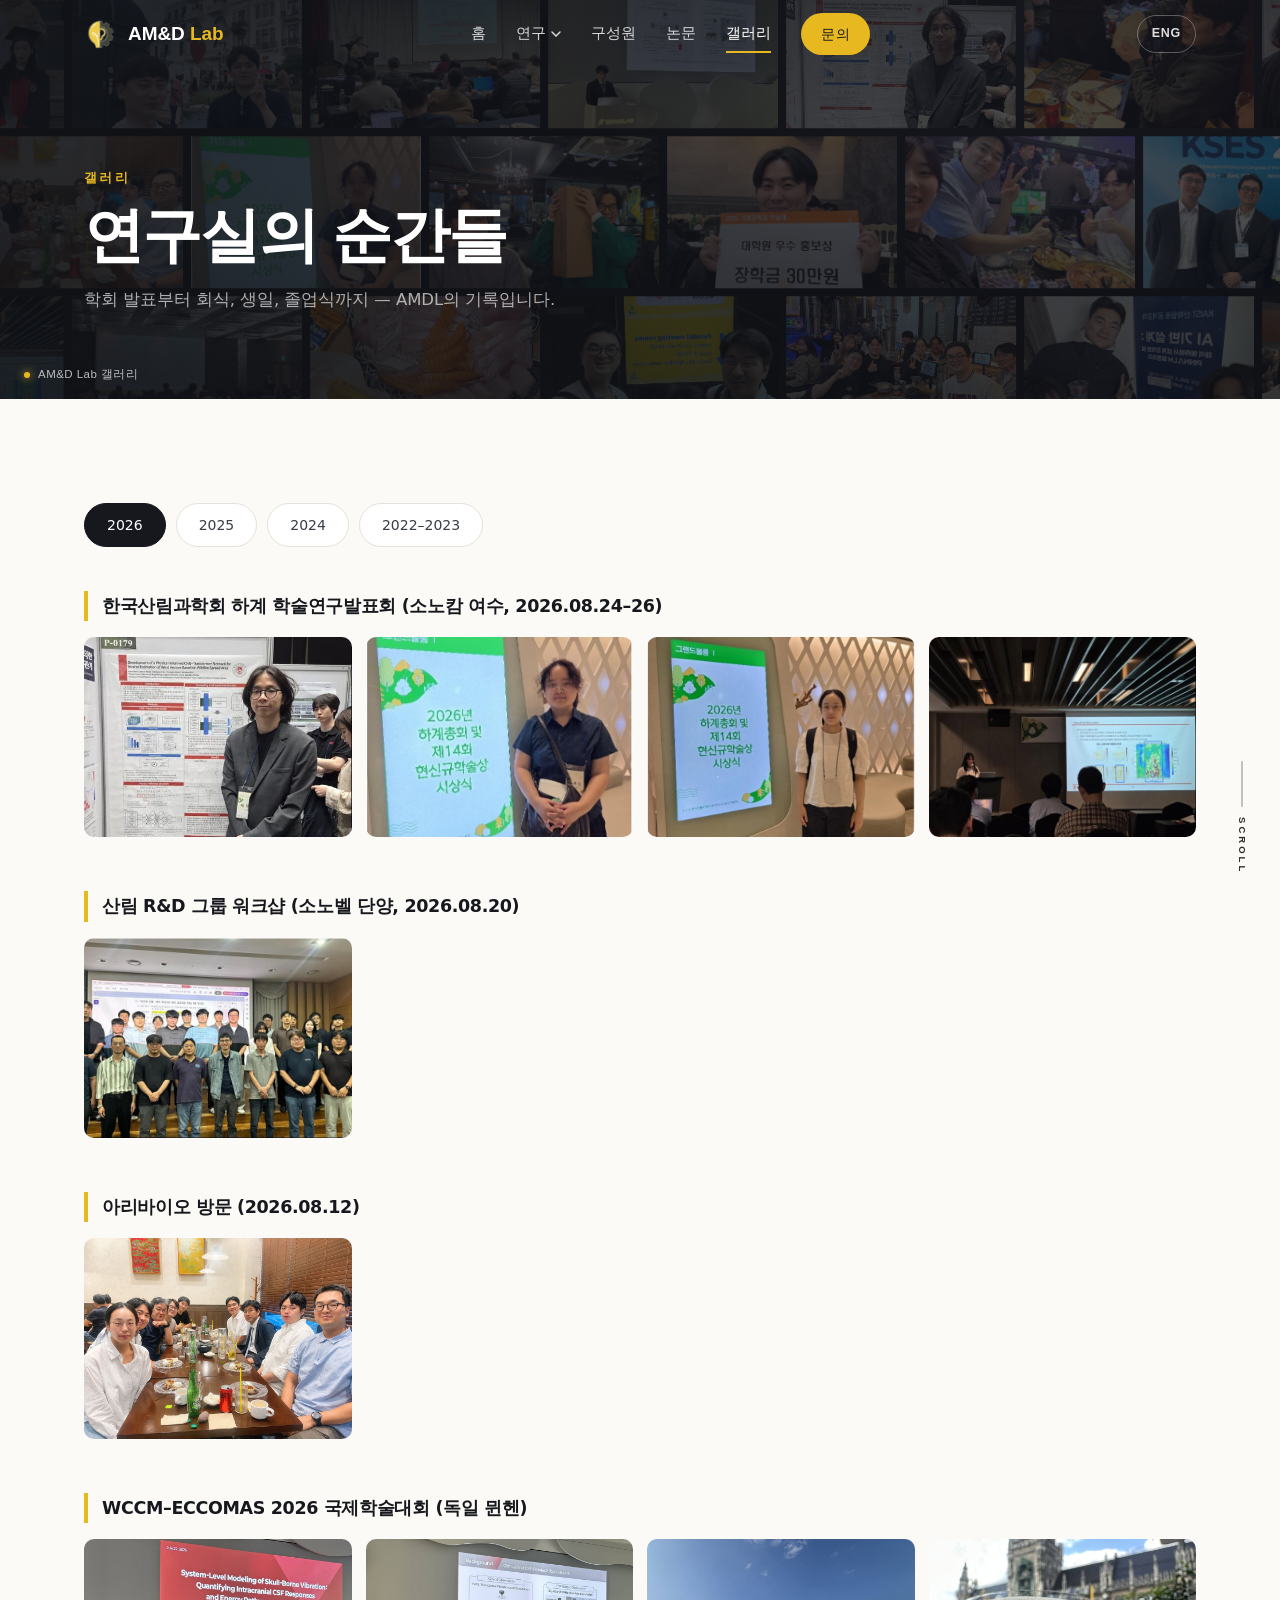
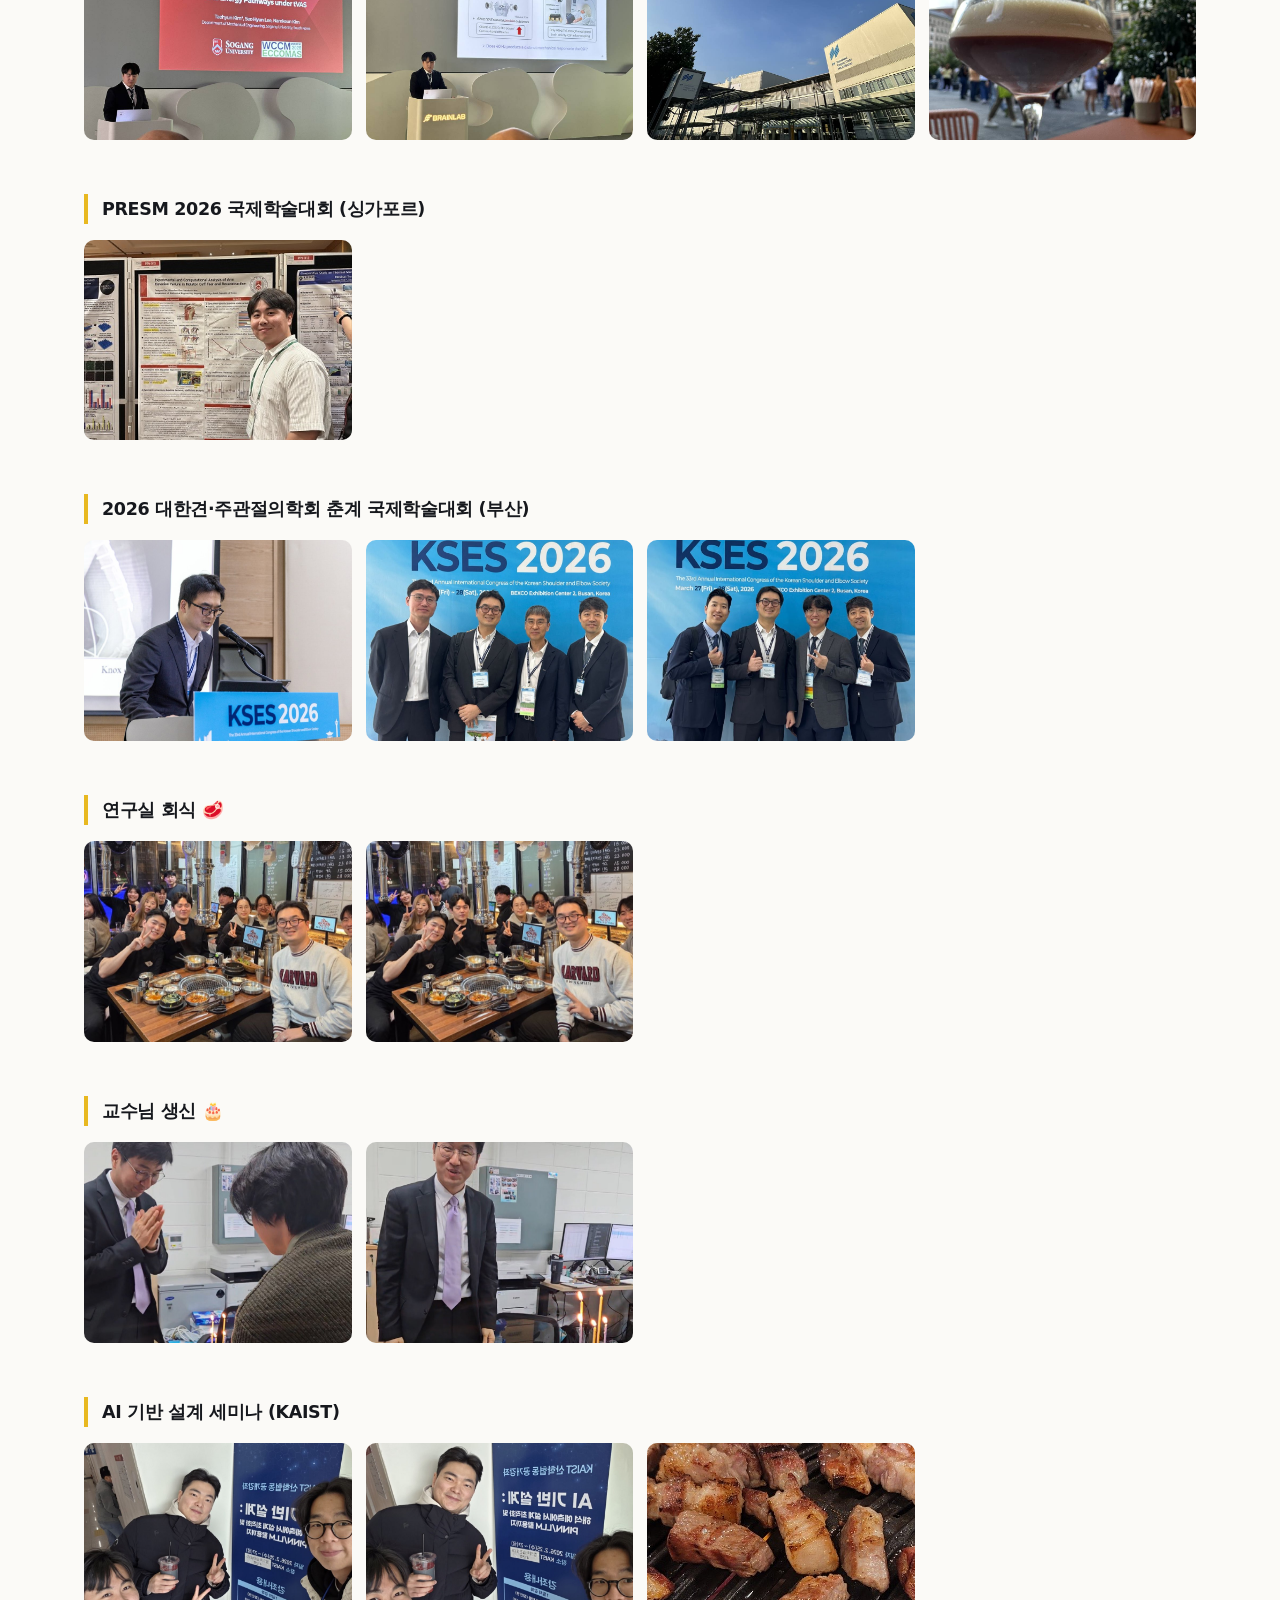
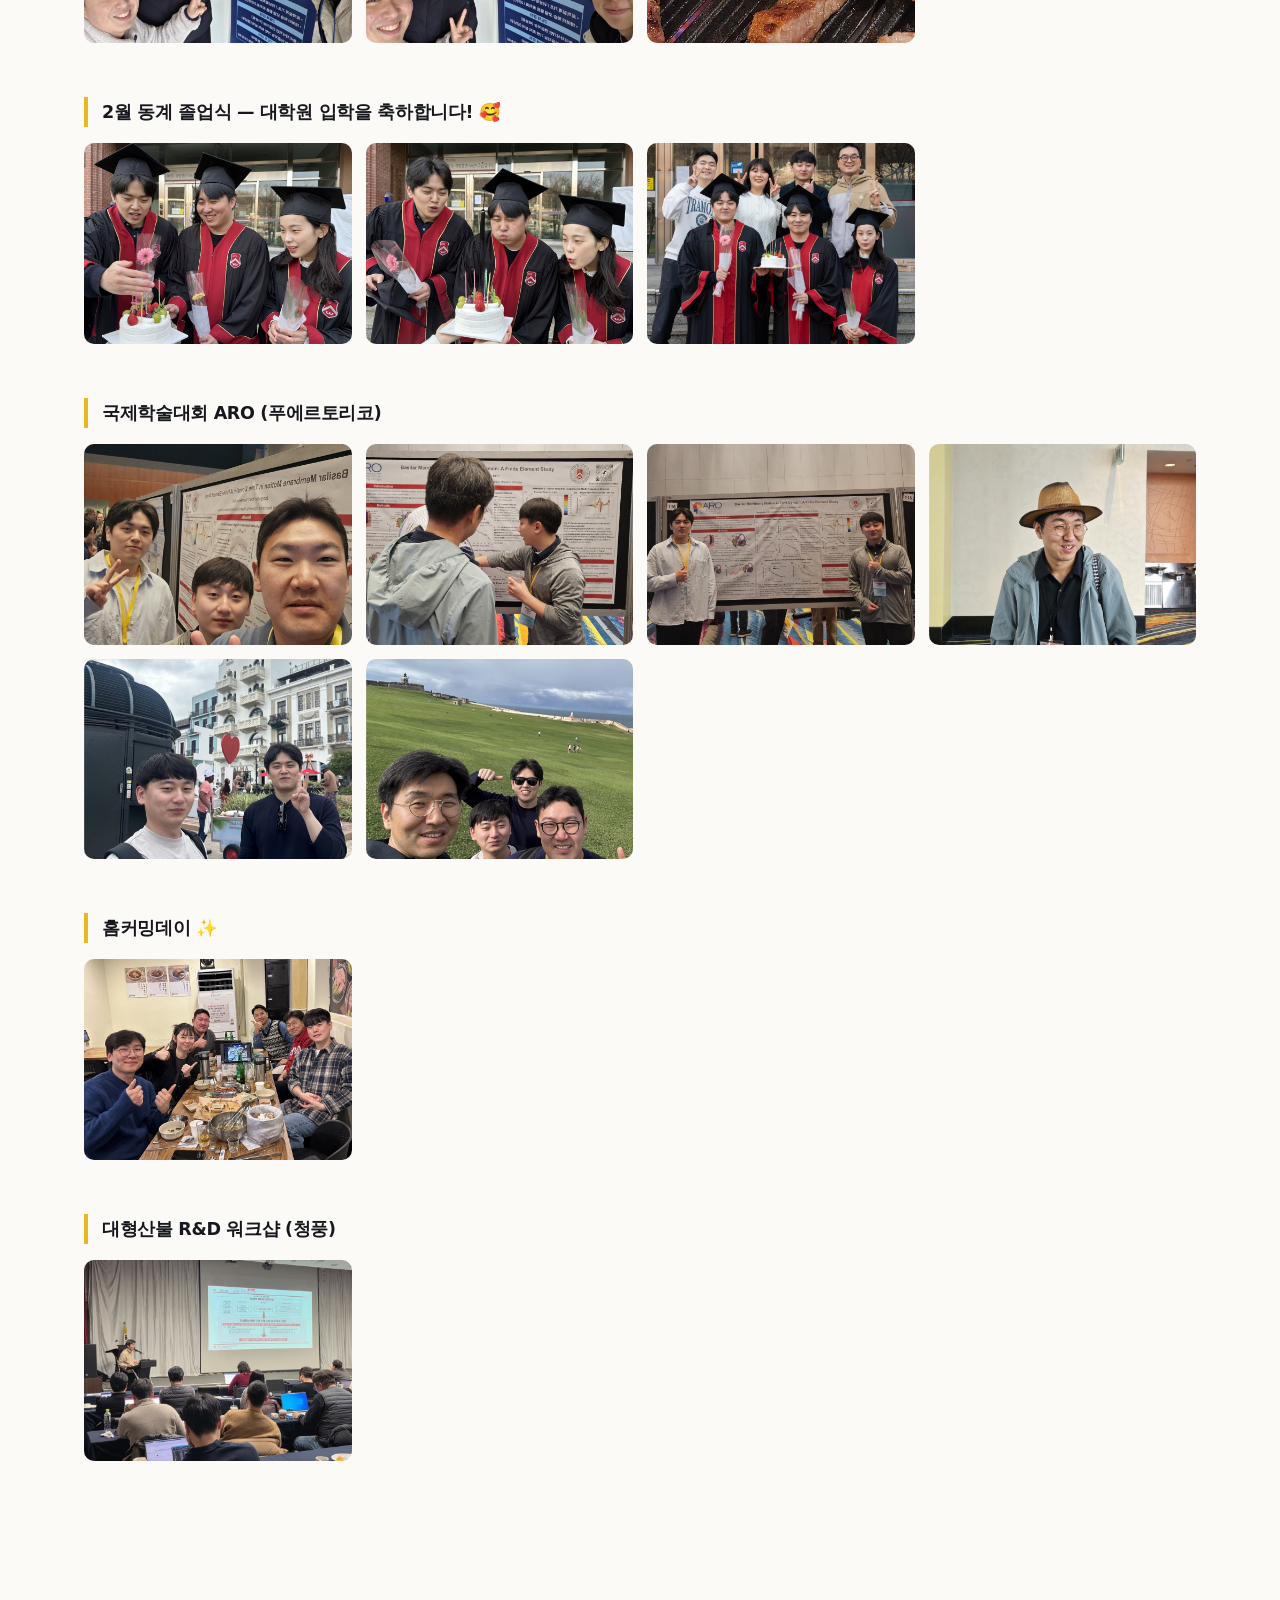
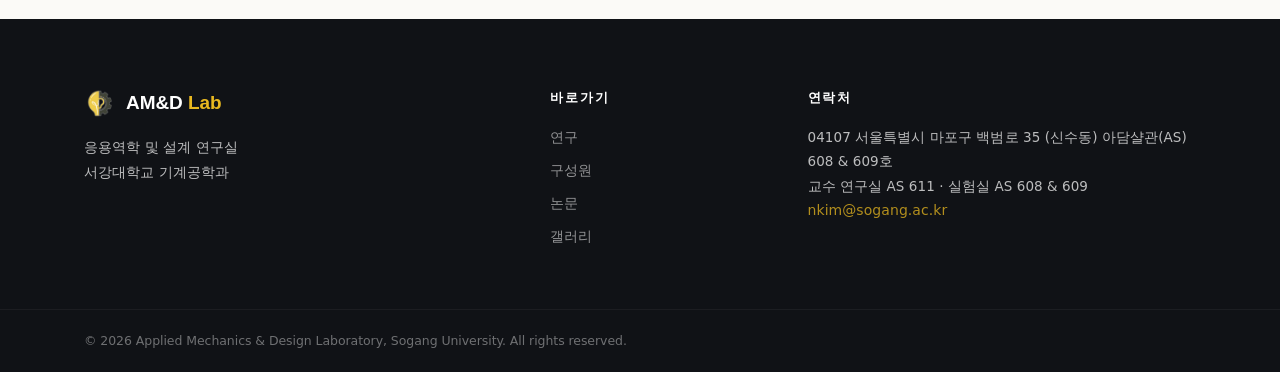
==== commit cc417ede: "히어로 배경에 연구실 제작 홍보 영상 클립 활용: 머리 FE 모델·내이 미로·근골격 시뮬레이션·엑소부츠 보행 - 홍보 영상(fnAD00OuYrc, 연구실 자체 제작)에서 4구간을 " ====
--- a/gallery.html
+++ b/gallery.html
@@ -489,6 +489,6 @@
 </footer>
 <div class="scroll-cue" aria-hidden="true"><span class="cue-line"></span><span class="cue-text">SCROLL</span></div>
 <script src="assets/js/main.js?v=20260906"></script>
-<script src="assets/js/hero-scenes.js?v=20260911c"></script>
+<script src="assets/js/hero-scenes.js?v=20260911d"></script>
 </body>
 </html>
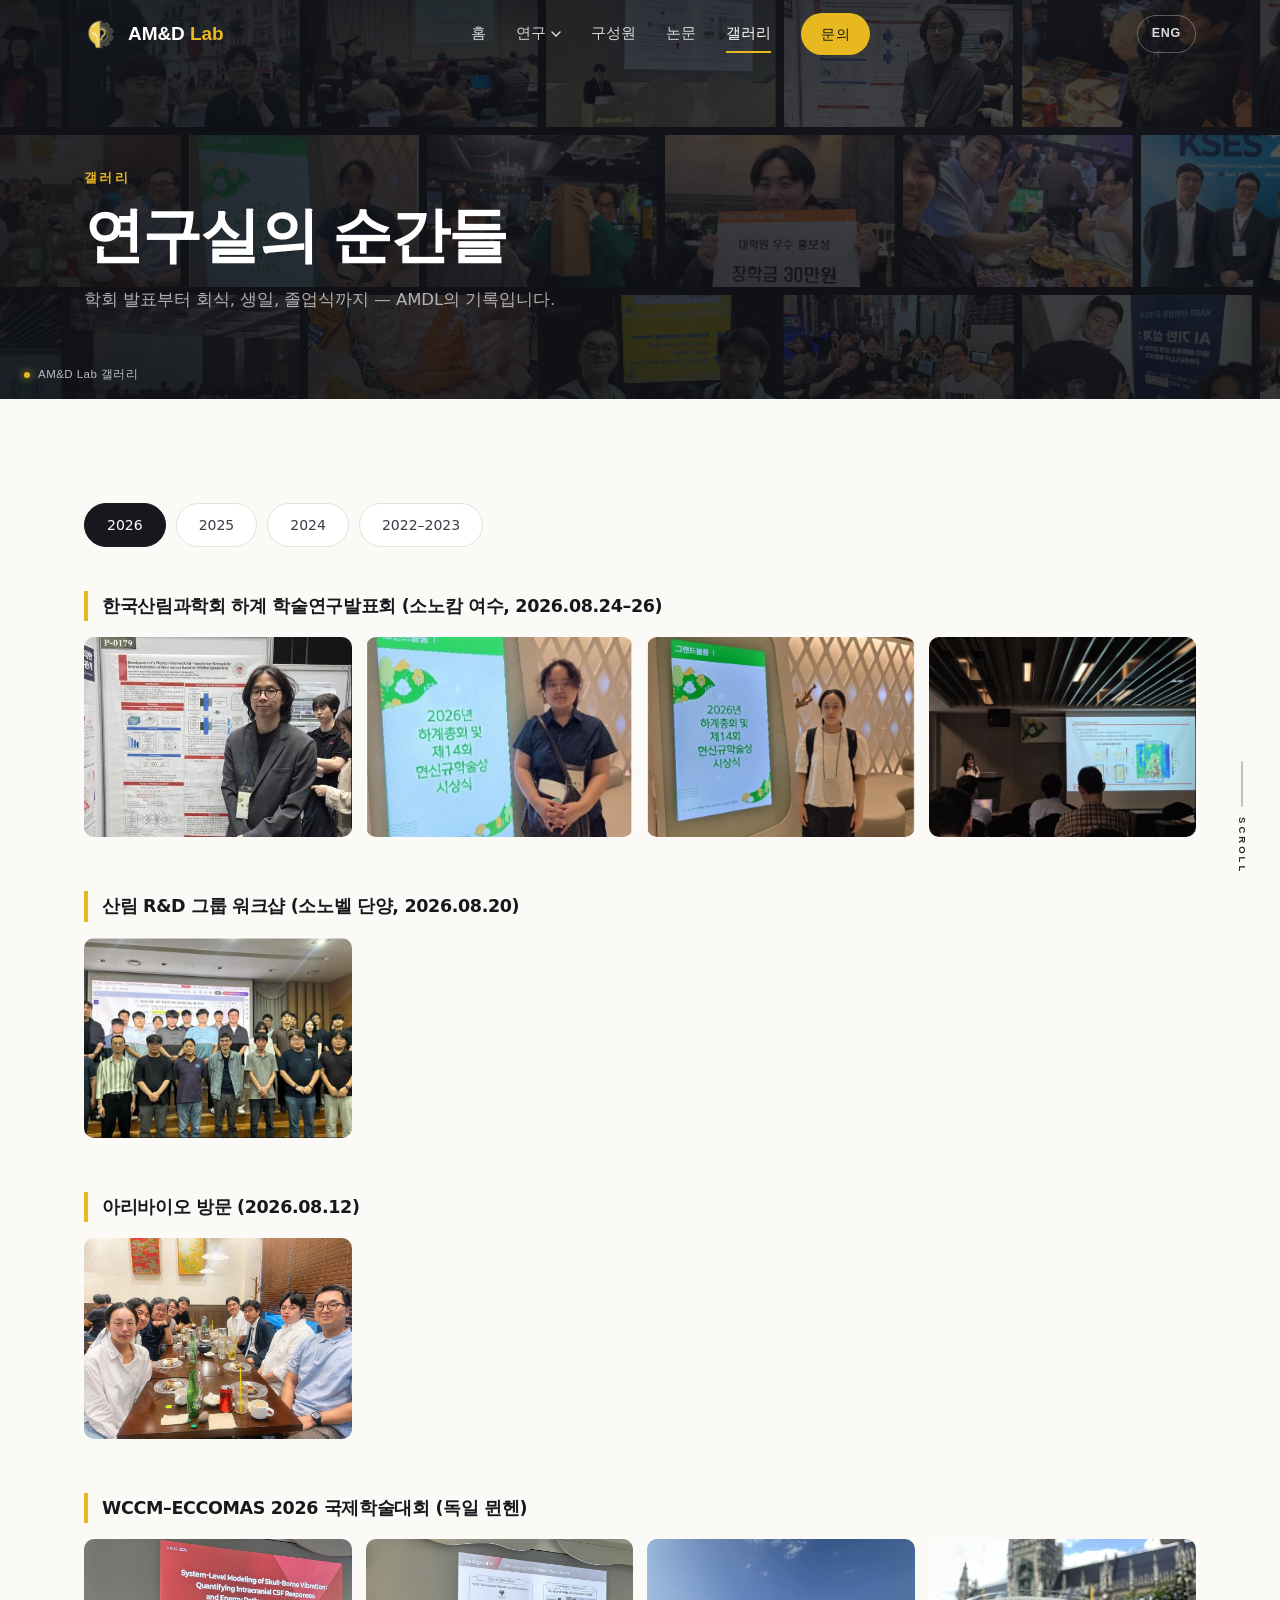
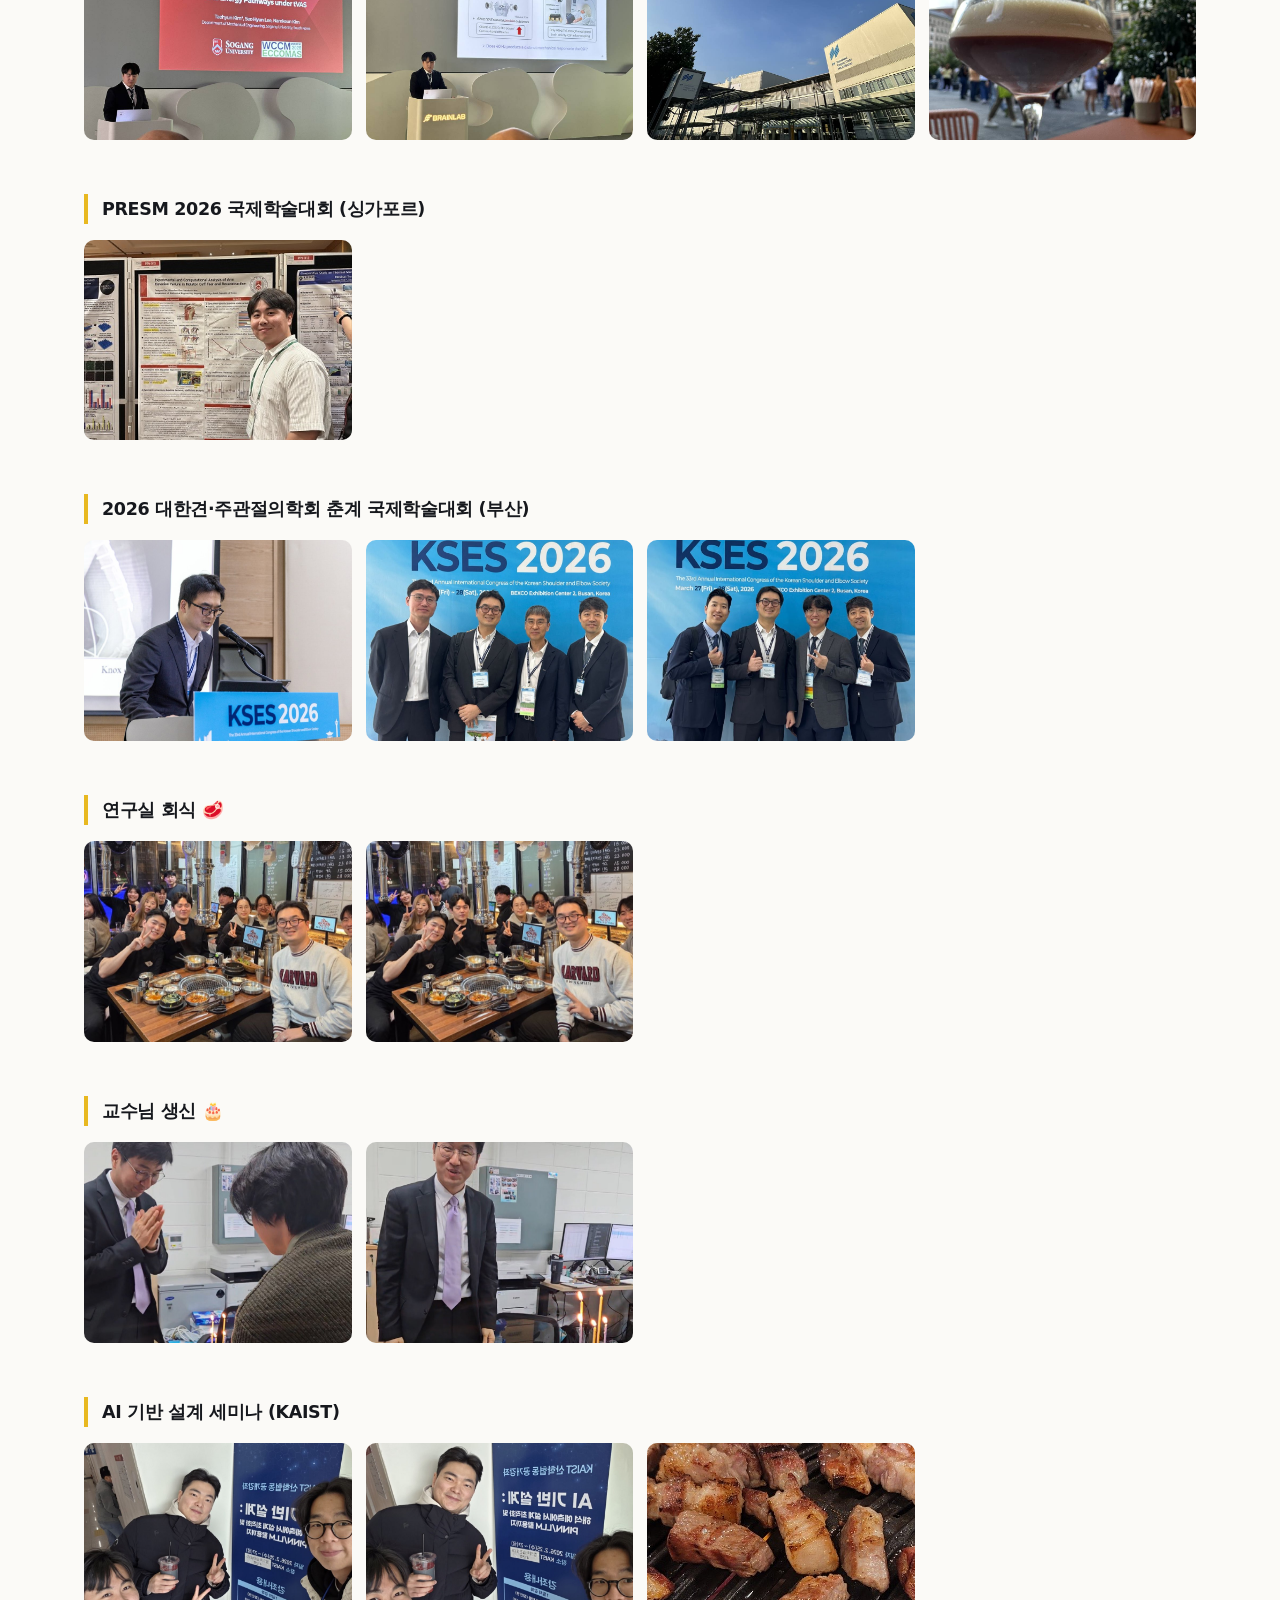
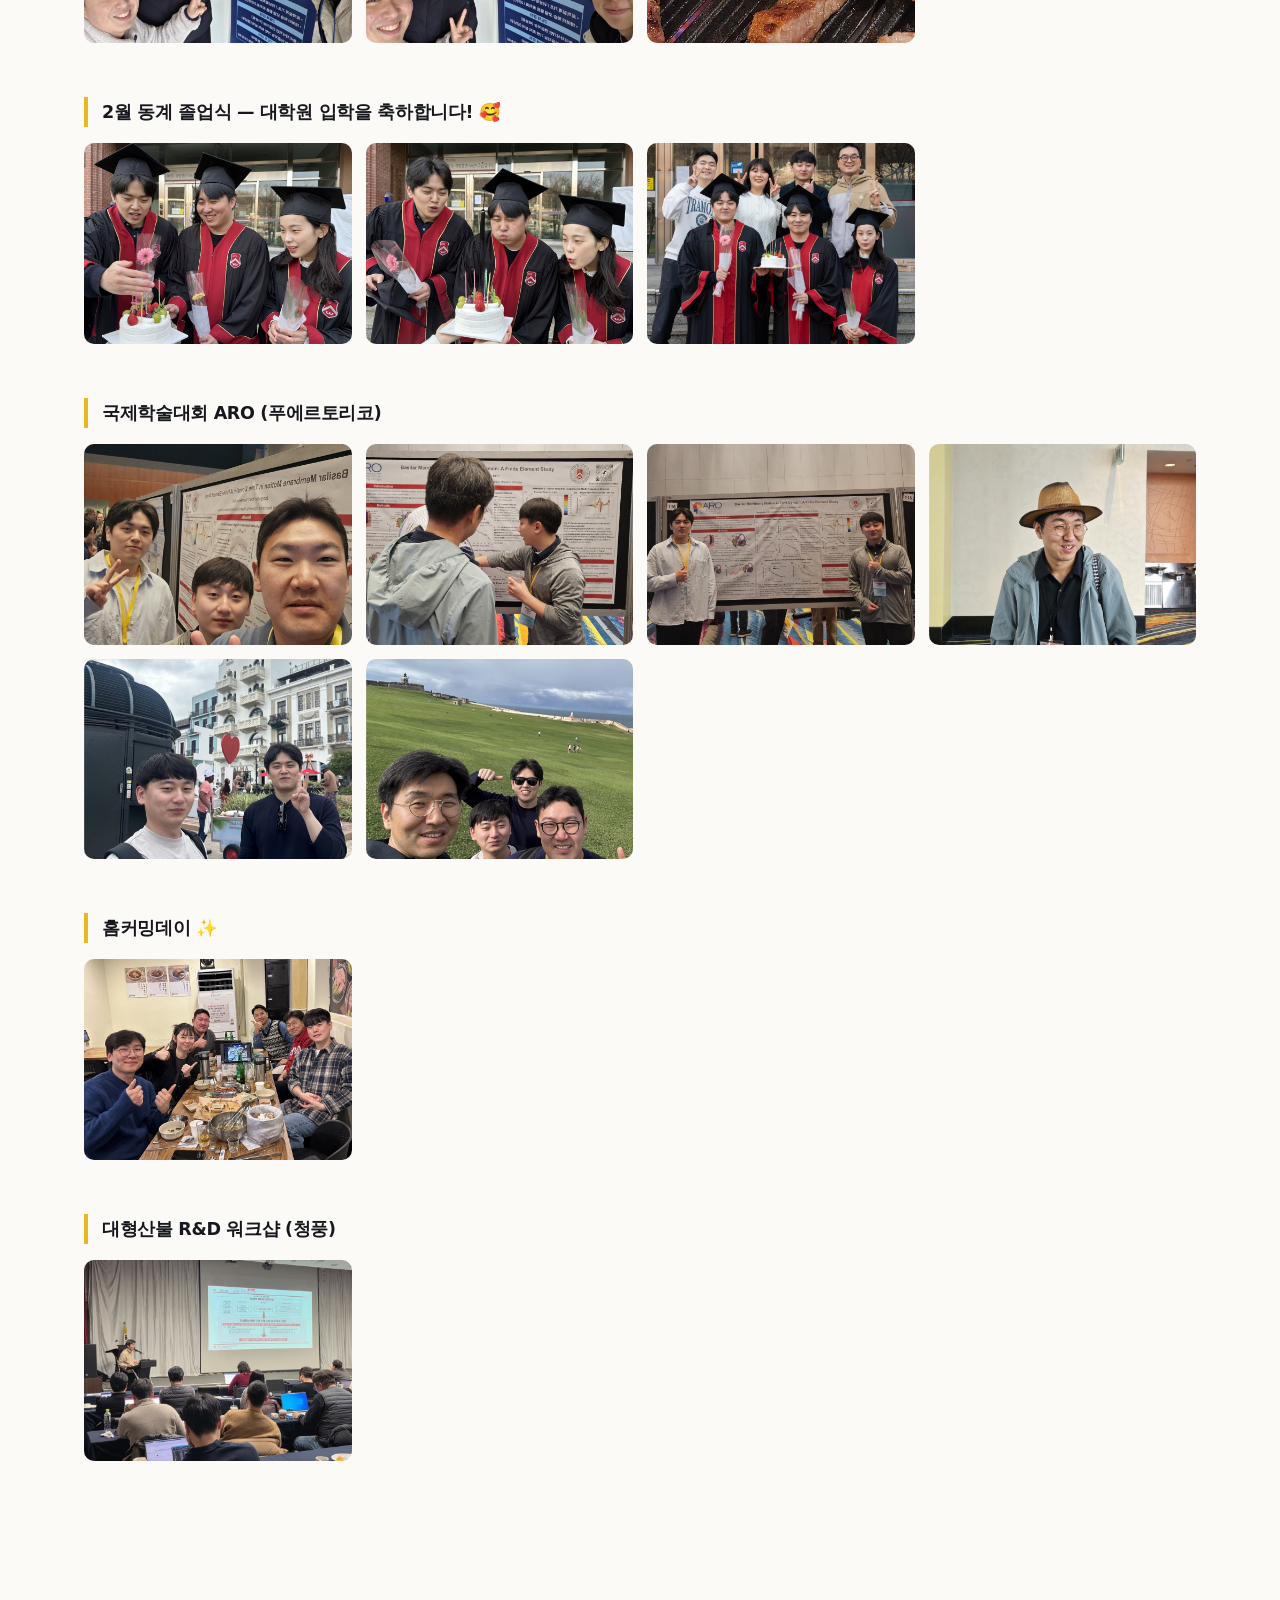
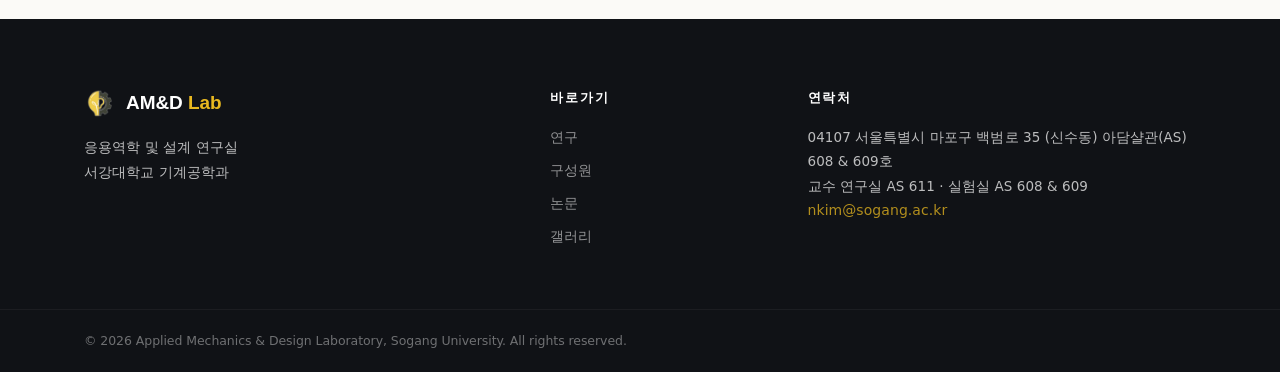
==== commit d0c49fb1: "히어로 장면 정돈: 홍보 영상의 실제 모델 형상(머리 FE·근골격 어깨·내이 미로)을 이미지로 추출해 차분한 애니메이션과 결합 - 영상 클립 배경 제거(산불만 유지), 장면 전환 " ====
--- a/gallery.html
+++ b/gallery.html
@@ -11,7 +11,7 @@
 <link rel="stylesheet" href="https://fastly.jsdelivr.net/gh/fonts-archive/Paperlogy/Paperlogy.css">
 <link rel="stylesheet" href="https://cdn.jsdelivr.net/npm/wanted-sans@1.0.3/fonts/webfonts/variable/split/WantedSansVariable.min.css">
 <link rel="stylesheet" as="style" crossorigin href="https://cdn.jsdelivr.net/gh/orioncactus/pretendard@v1.3.9/dist/web/variable/pretendardvariable-dynamic-subset.min.css">
-<link rel="stylesheet" href="assets/css/style.css?v=20260910c">
+<link rel="stylesheet" href="assets/css/style.css?v=20260911f">
 </head>
 <body>
 <header class="nav" id="nav">
@@ -489,6 +489,6 @@
 </footer>
 <div class="scroll-cue" aria-hidden="true"><span class="cue-line"></span><span class="cue-text">SCROLL</span></div>
 <script src="assets/js/main.js?v=20260906"></script>
-<script src="assets/js/hero-scenes.js?v=20260911d"></script>
+<script src="assets/js/hero-scenes.js?v=20260911h"></script>
 </body>
 </html>
--- a/assets/css/style.css
+++ b/assets/css/style.css
@@ -736,3 +736,4 @@
 /* 서브페이지 히어로: 장면 위 텍스트 가독성 */
 .page-hero .hero-shade { background: linear-gradient(90deg, rgba(16,18,22,0.72) 0%, rgba(16,18,22,0.42) 50%, rgba(16,18,22,0.22) 100%), linear-gradient(180deg, rgba(16,18,22,0.30) 0%, rgba(16,18,22,0) 40%, rgba(16,18,22,0.35) 100%); }
 .page-hero .hero-scene-cap { bottom: 14px; }
+
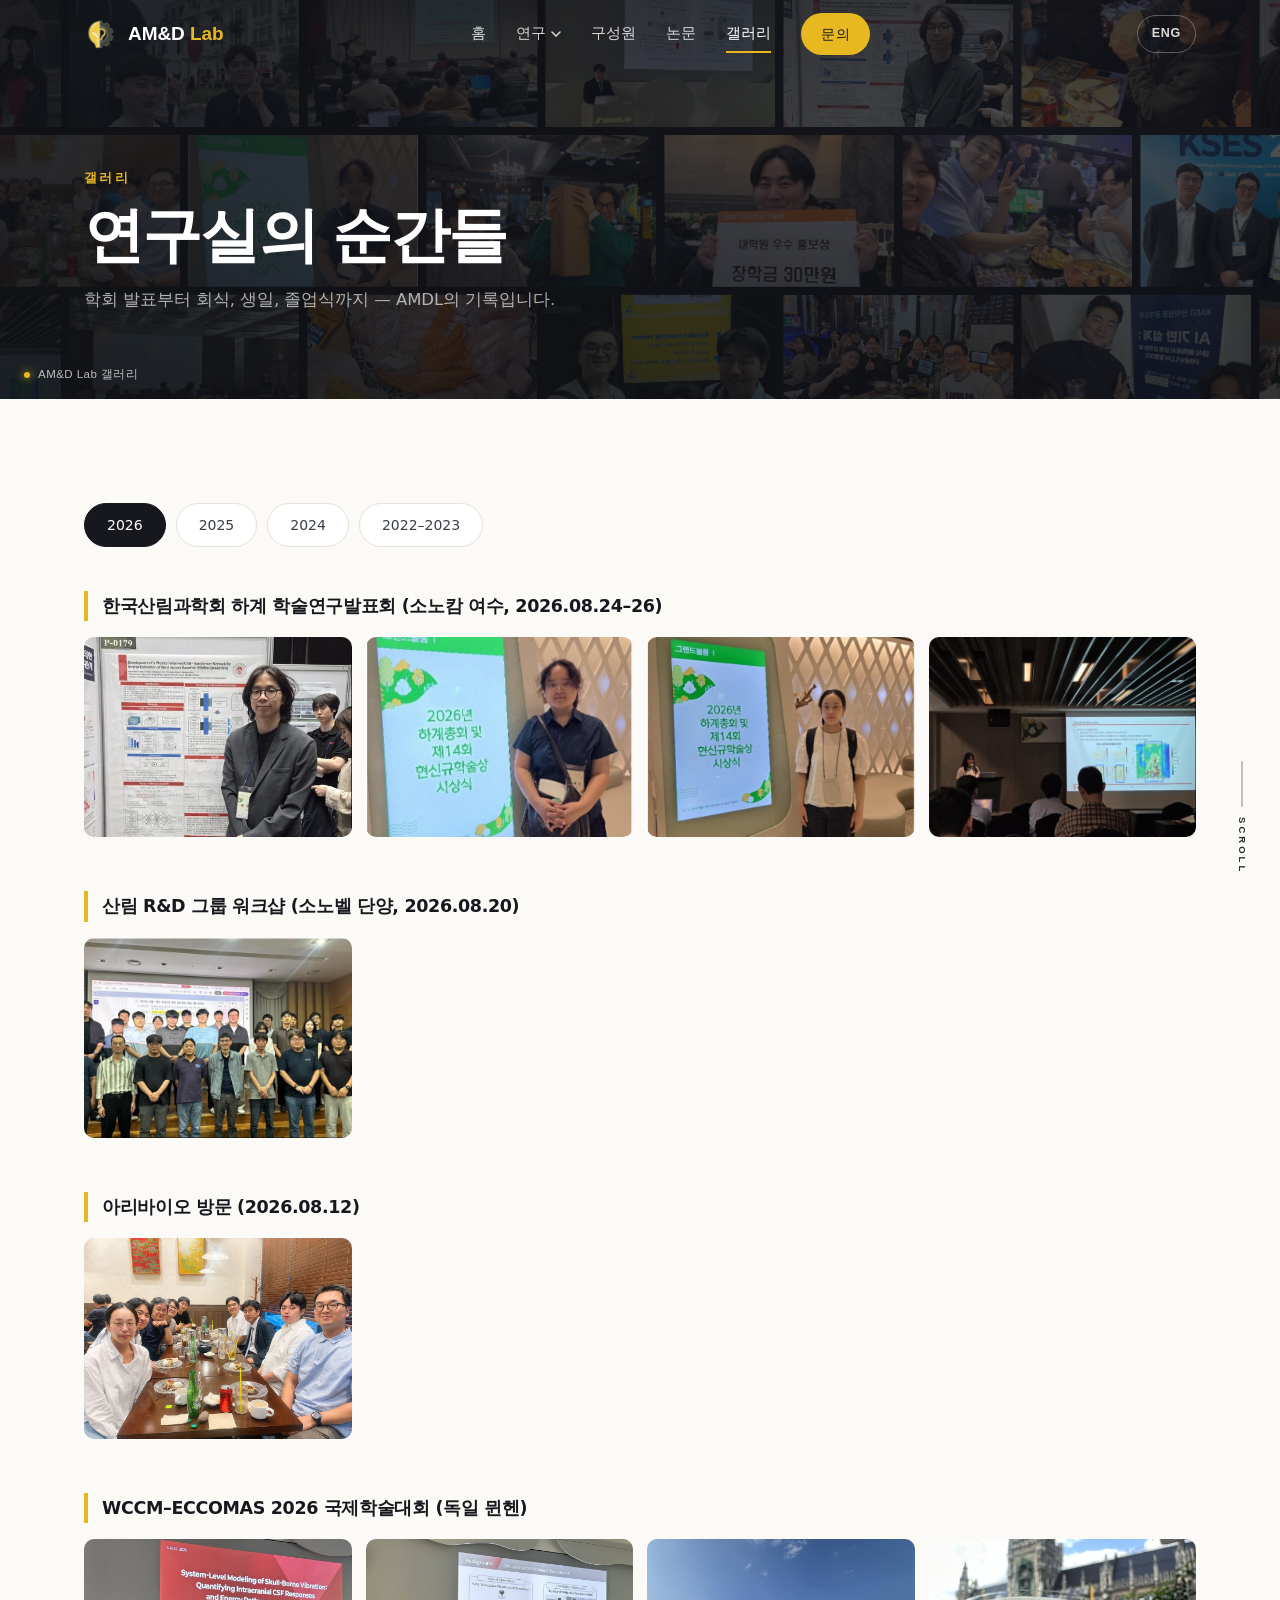
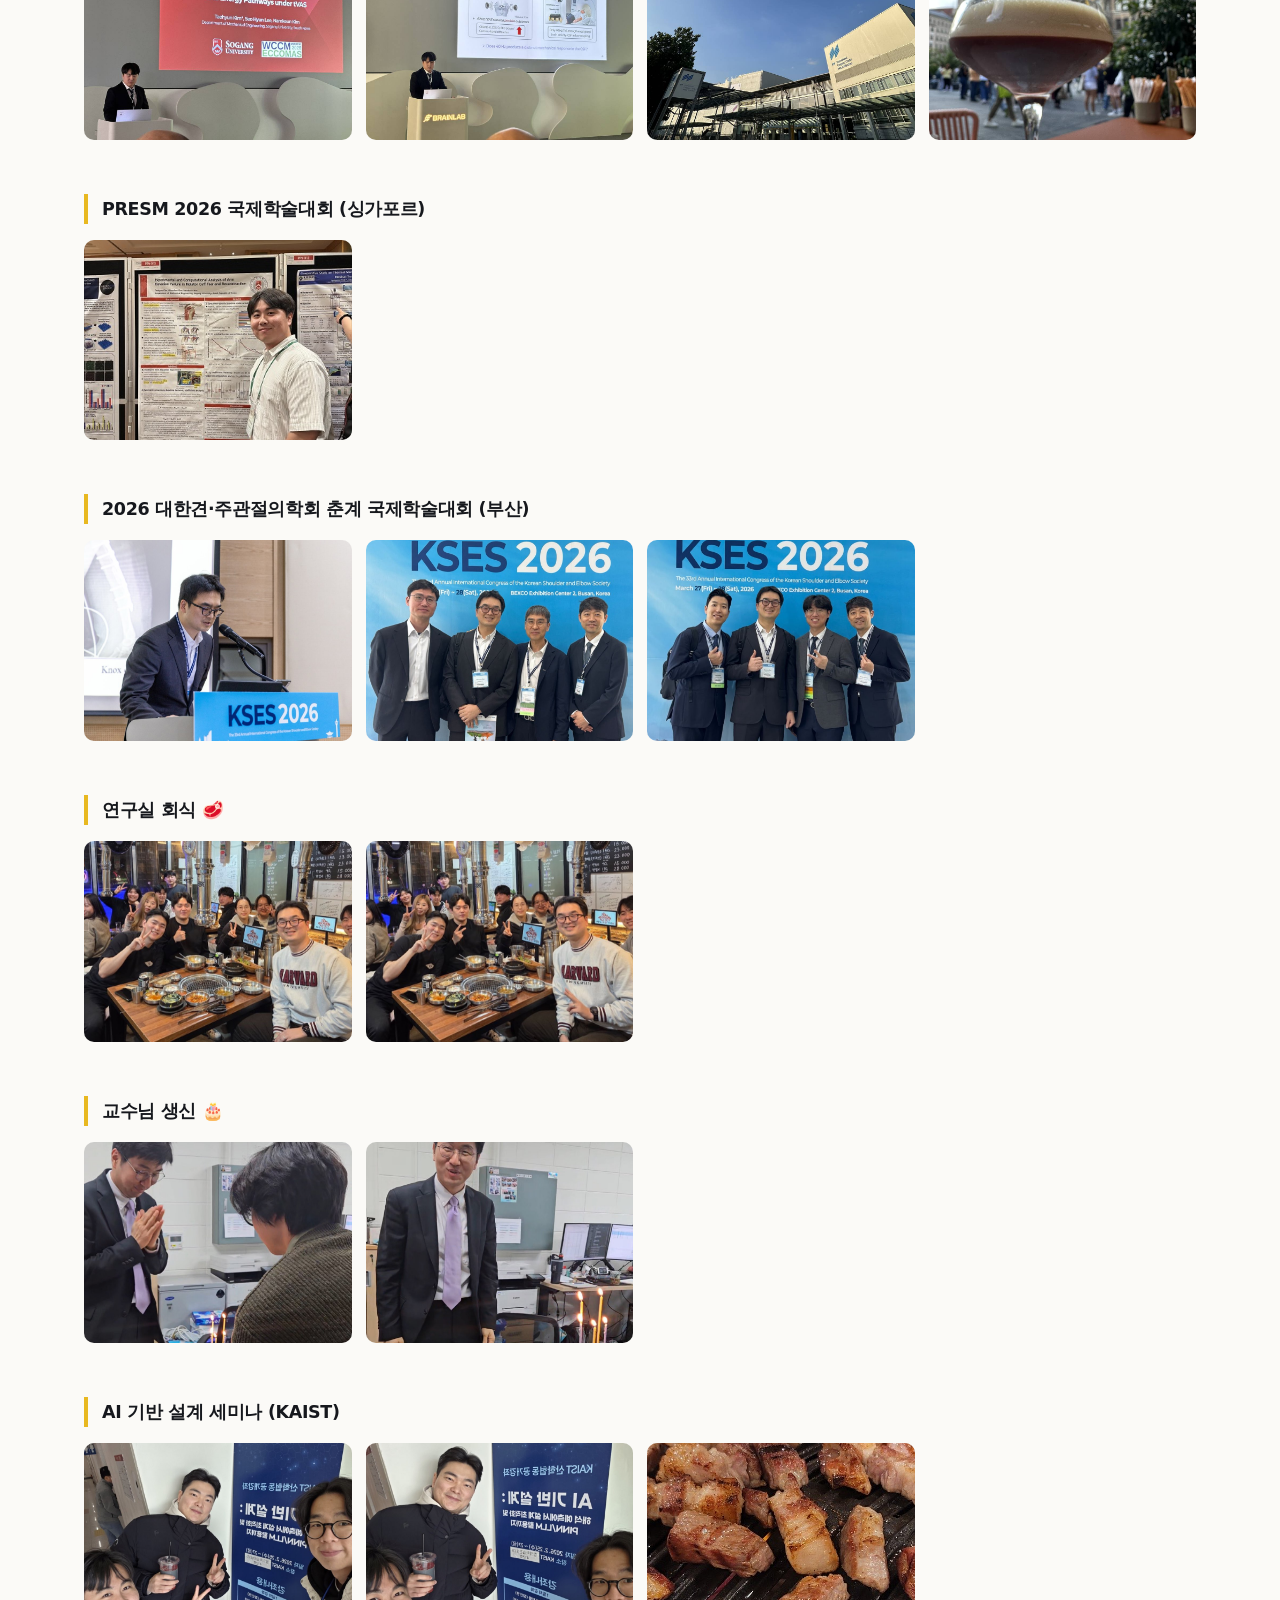
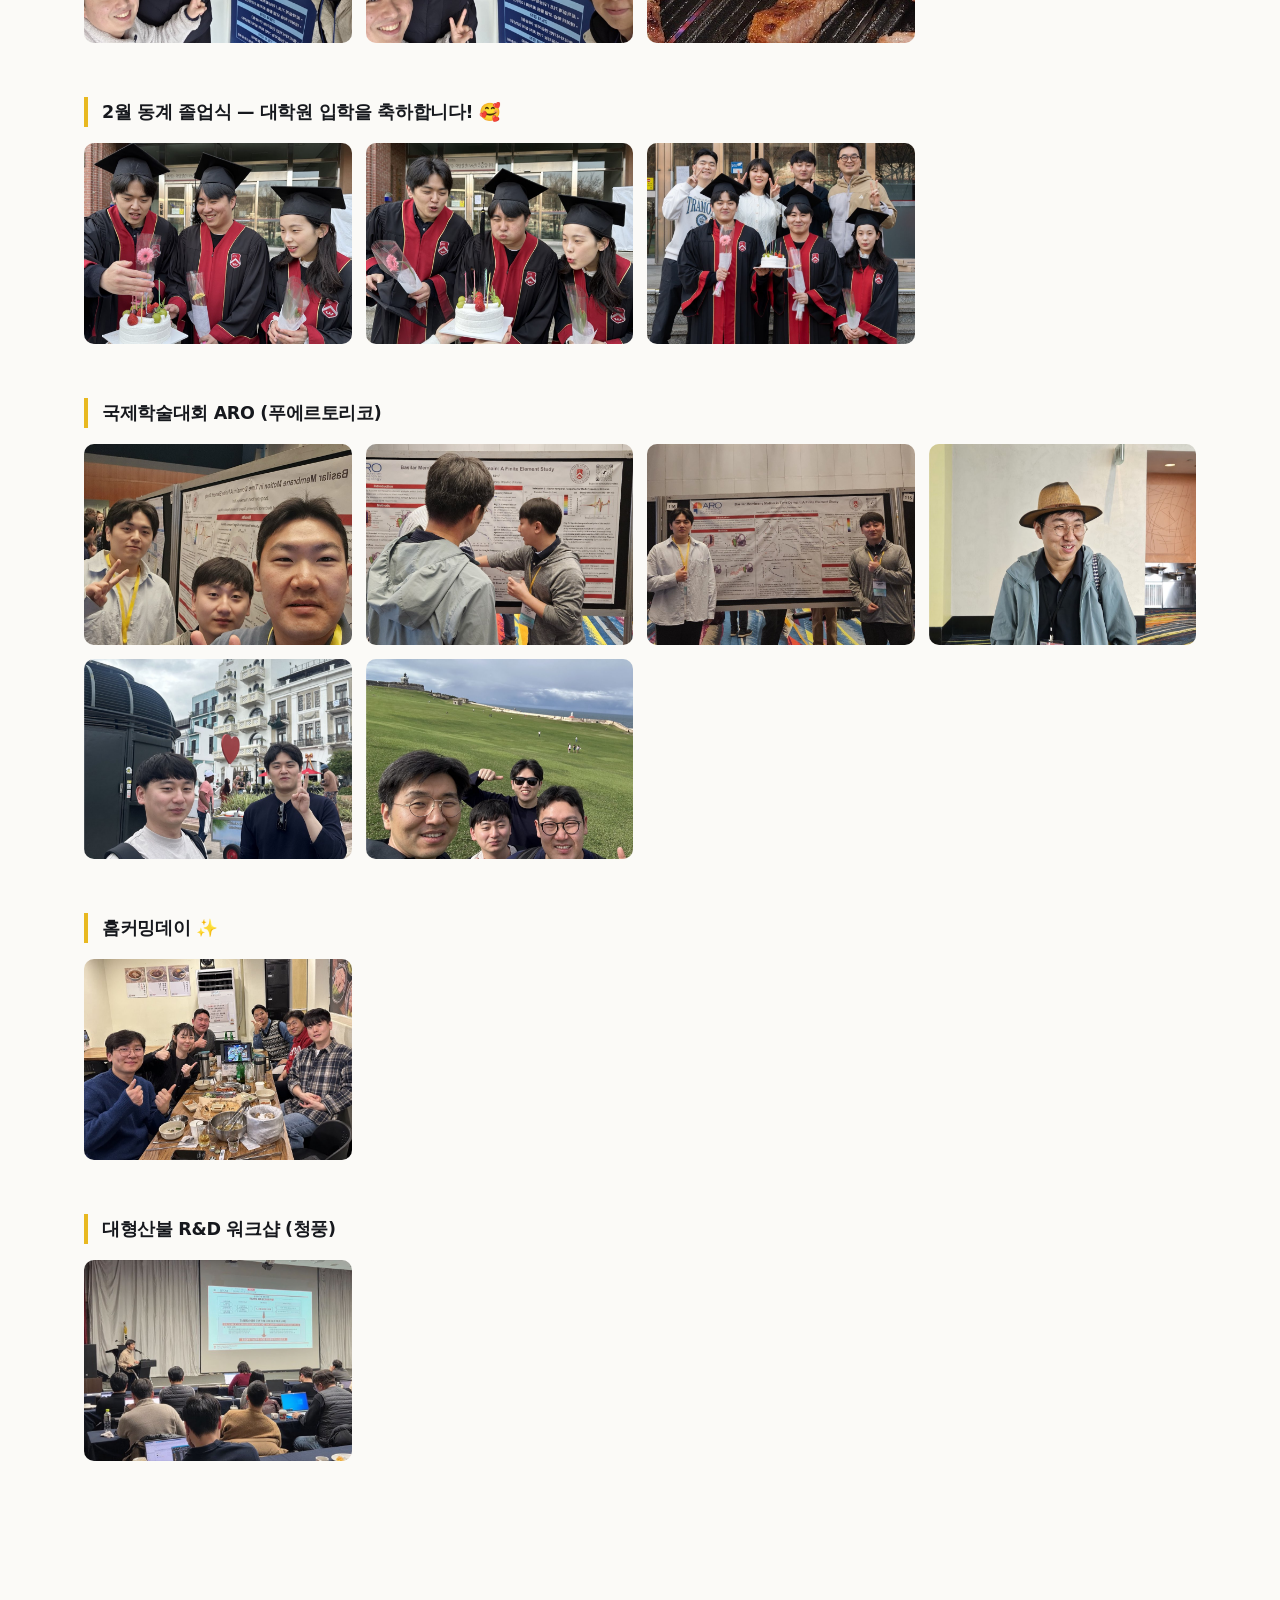
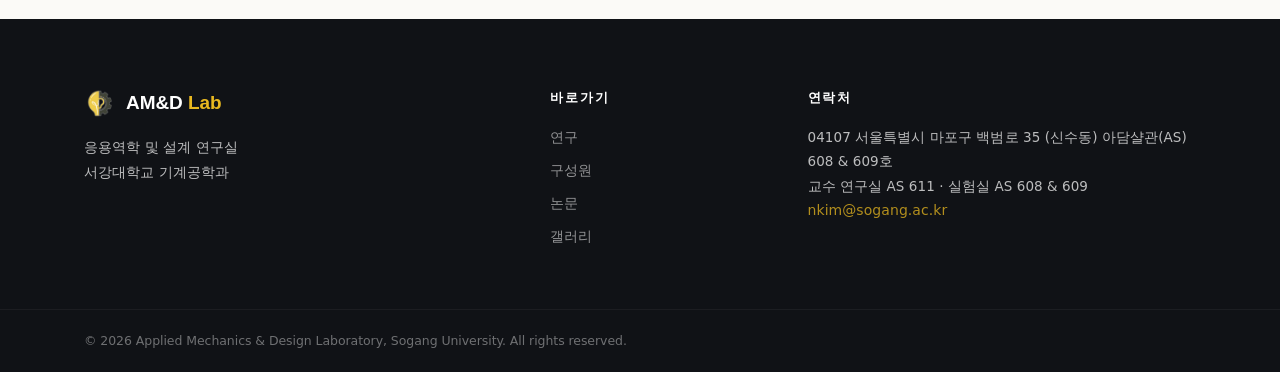
==== commit fb49d4c2: "히어로 미세 조정: 어깨 프레임 밝기 출렁임 제거, 달팽이관 측면 시점·기저막 상하 변위 강조, 전환 속도 단축 Co-Authored-By: Claude Fable 5.1 <nor" ====
--- a/gallery.html
+++ b/gallery.html
@@ -489,6 +489,6 @@
 </footer>
 <div class="scroll-cue" aria-hidden="true"><span class="cue-line"></span><span class="cue-text">SCROLL</span></div>
 <script src="assets/js/main.js?v=20260906"></script>
-<script src="assets/js/hero-scenes.js?v=20260911h"></script>
+<script src="assets/js/hero-scenes.js?v=20260911i"></script>
 </body>
 </html>
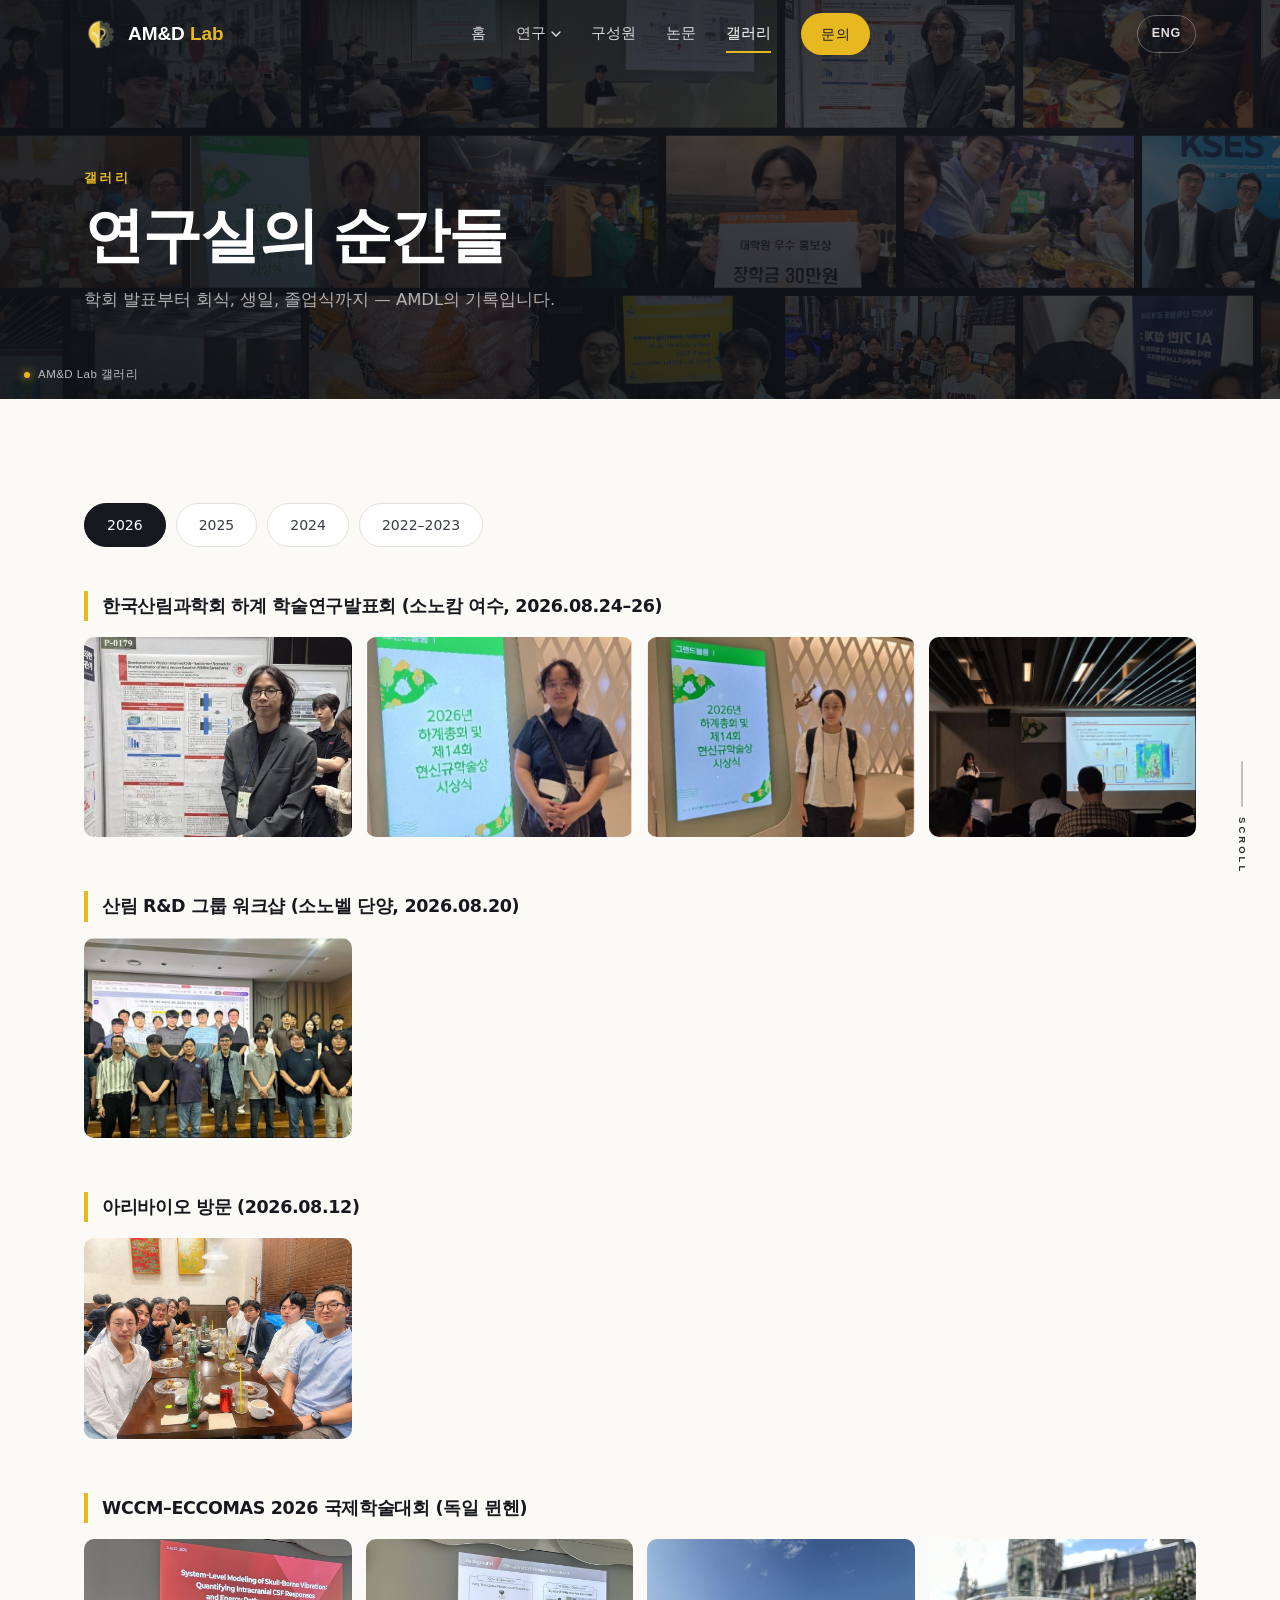
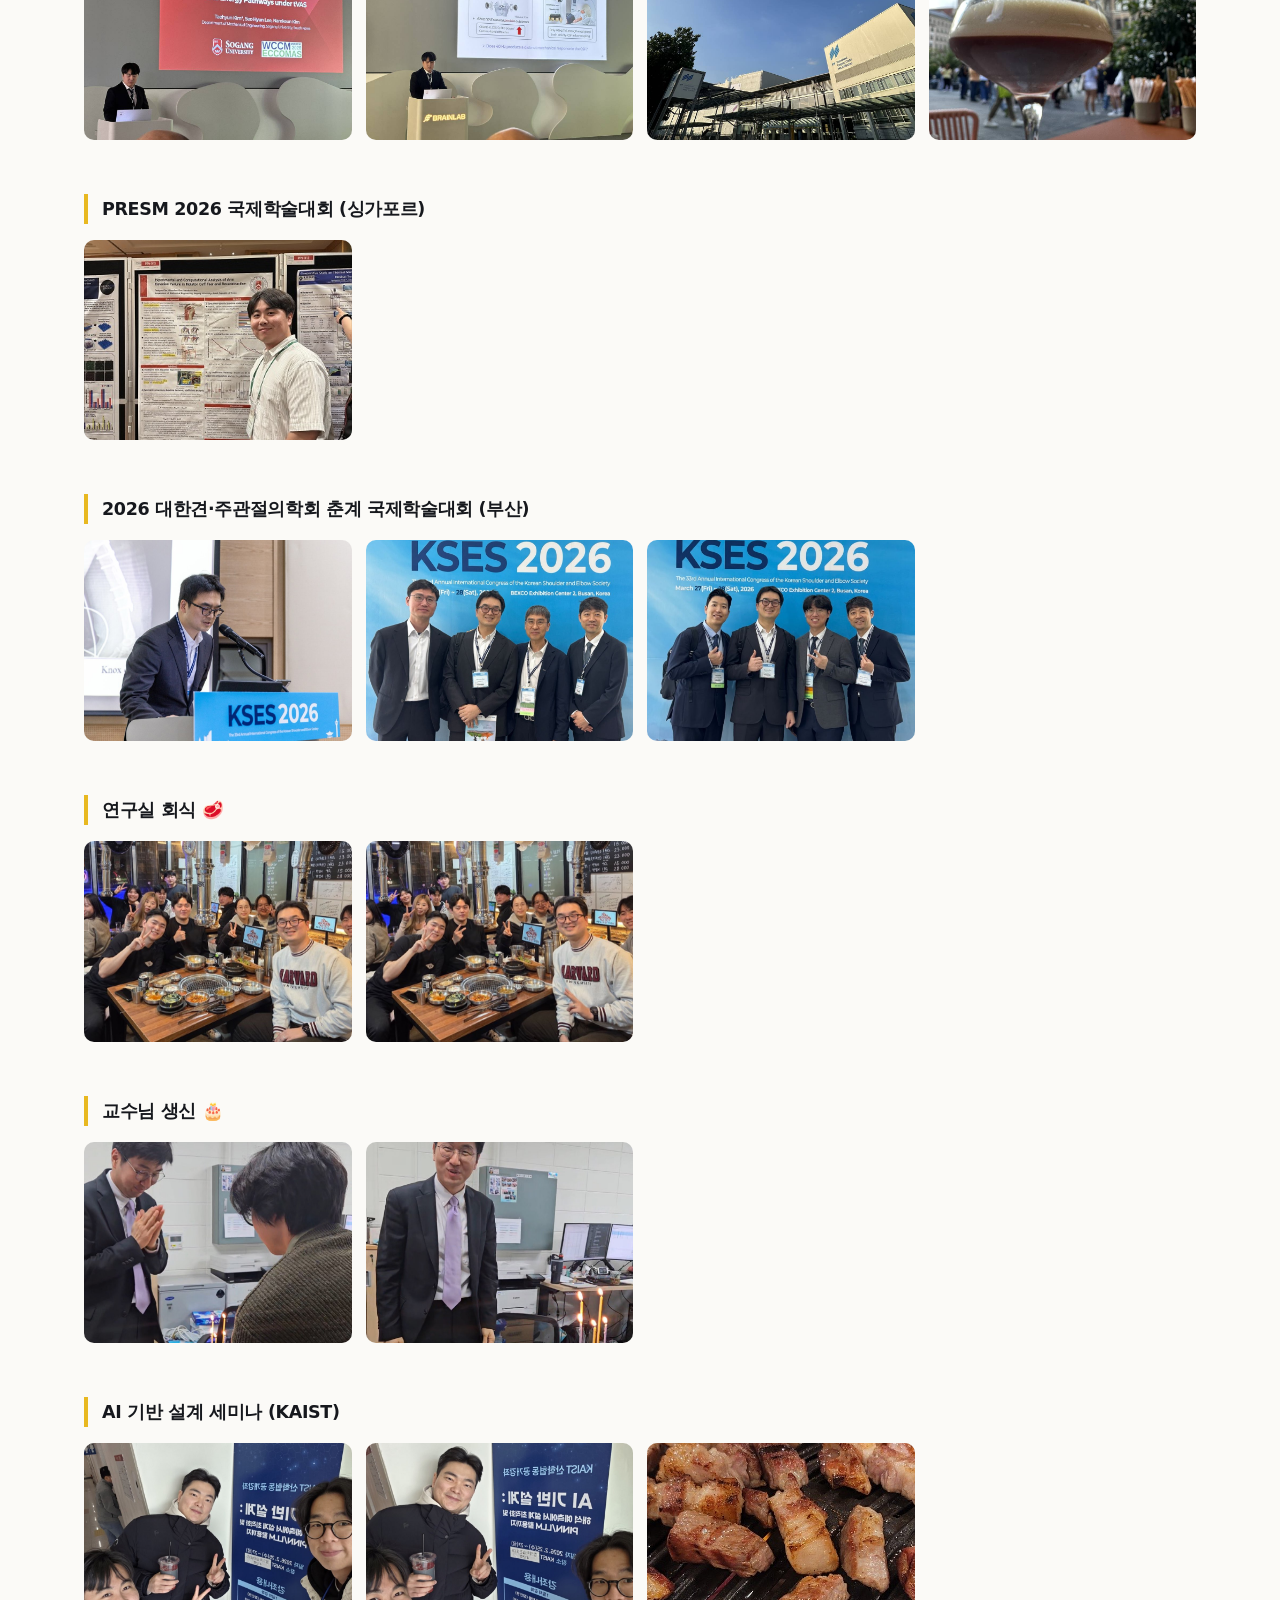
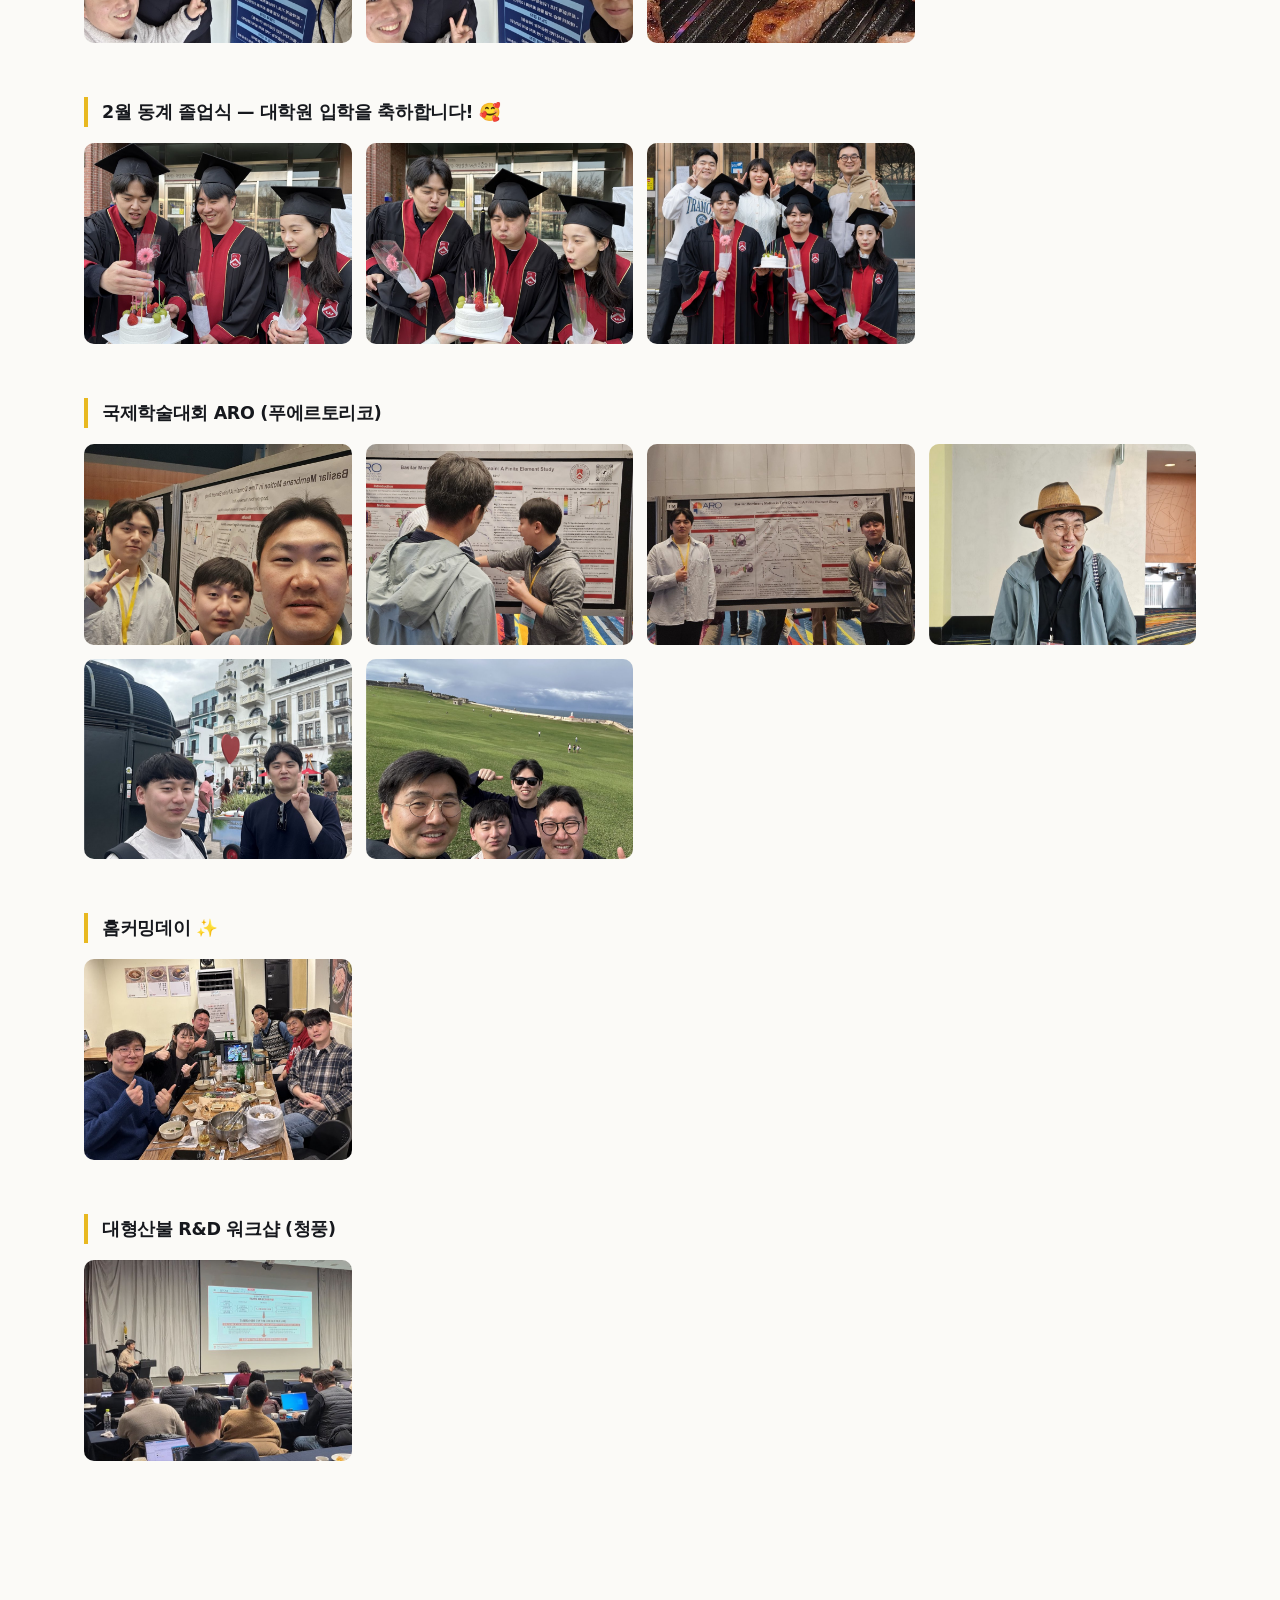
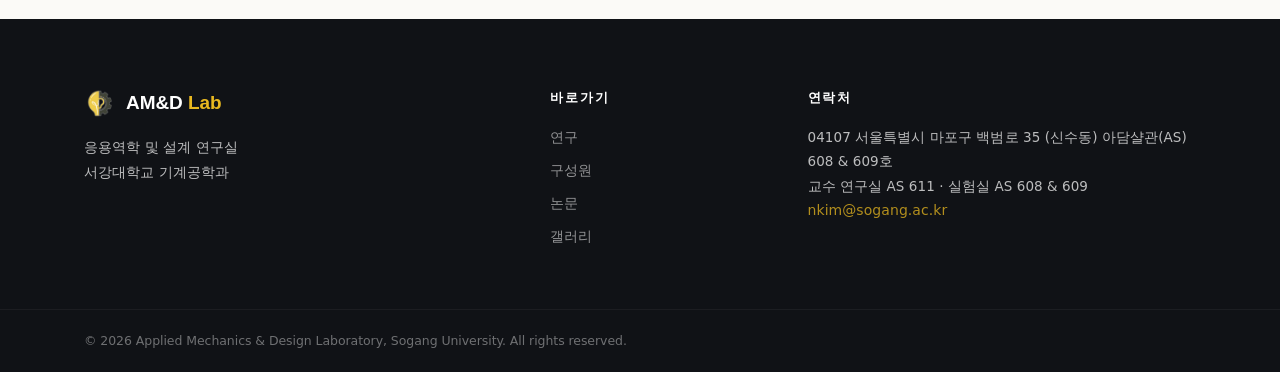
==== commit d19187e5: "히어로 배경 영상 2편 제작: '우리는 어떻게 듣는가'(달팽이관→기저막→유모세포→청신경), '뇌척수액 흐름과 두개골·뇌 FE 모델' - assets/video/hearing.mp4" ====
--- a/gallery.html
+++ b/gallery.html
@@ -489,6 +489,6 @@
 </footer>
 <div class="scroll-cue" aria-hidden="true"><span class="cue-line"></span><span class="cue-text">SCROLL</span></div>
 <script src="assets/js/main.js?v=20260906"></script>
-<script src="assets/js/hero-scenes.js?v=20260911i"></script>
+<script src="assets/js/hero-scenes.js?v=20260913a"></script>
 </body>
 </html>
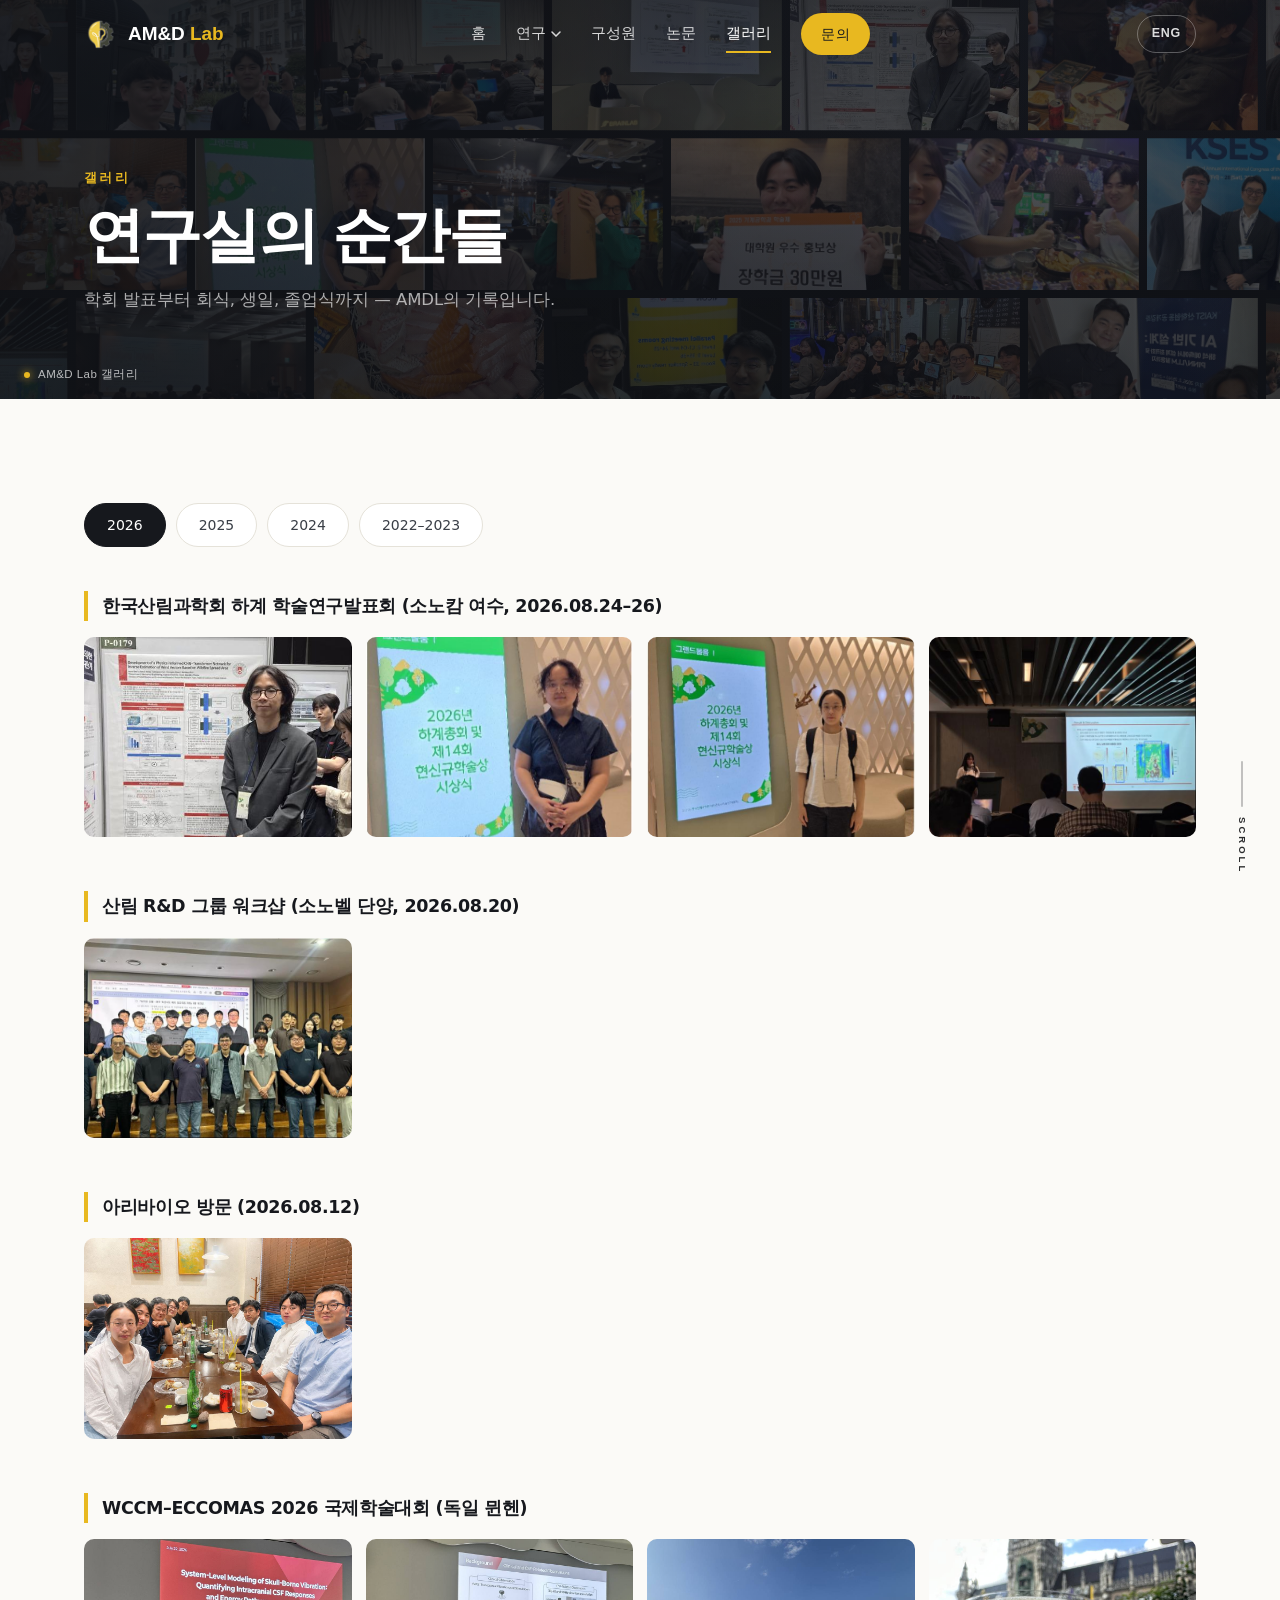
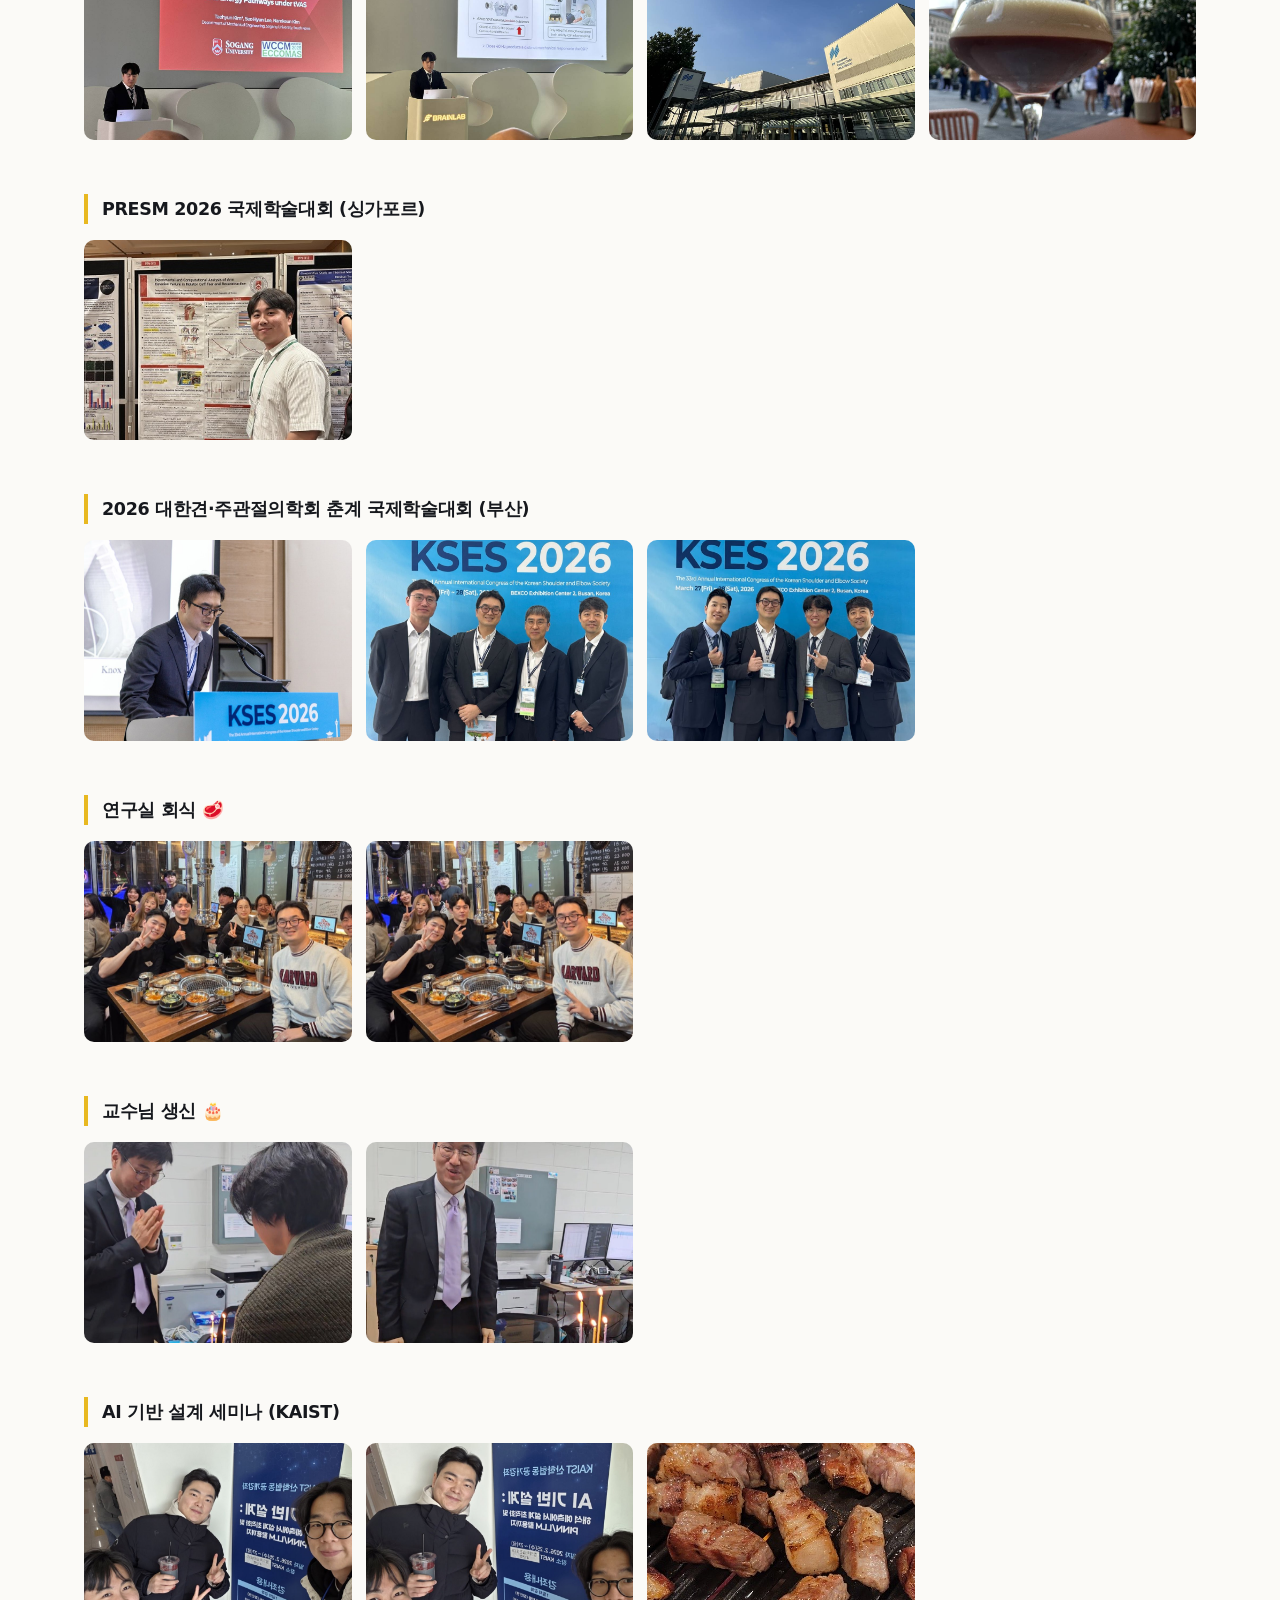
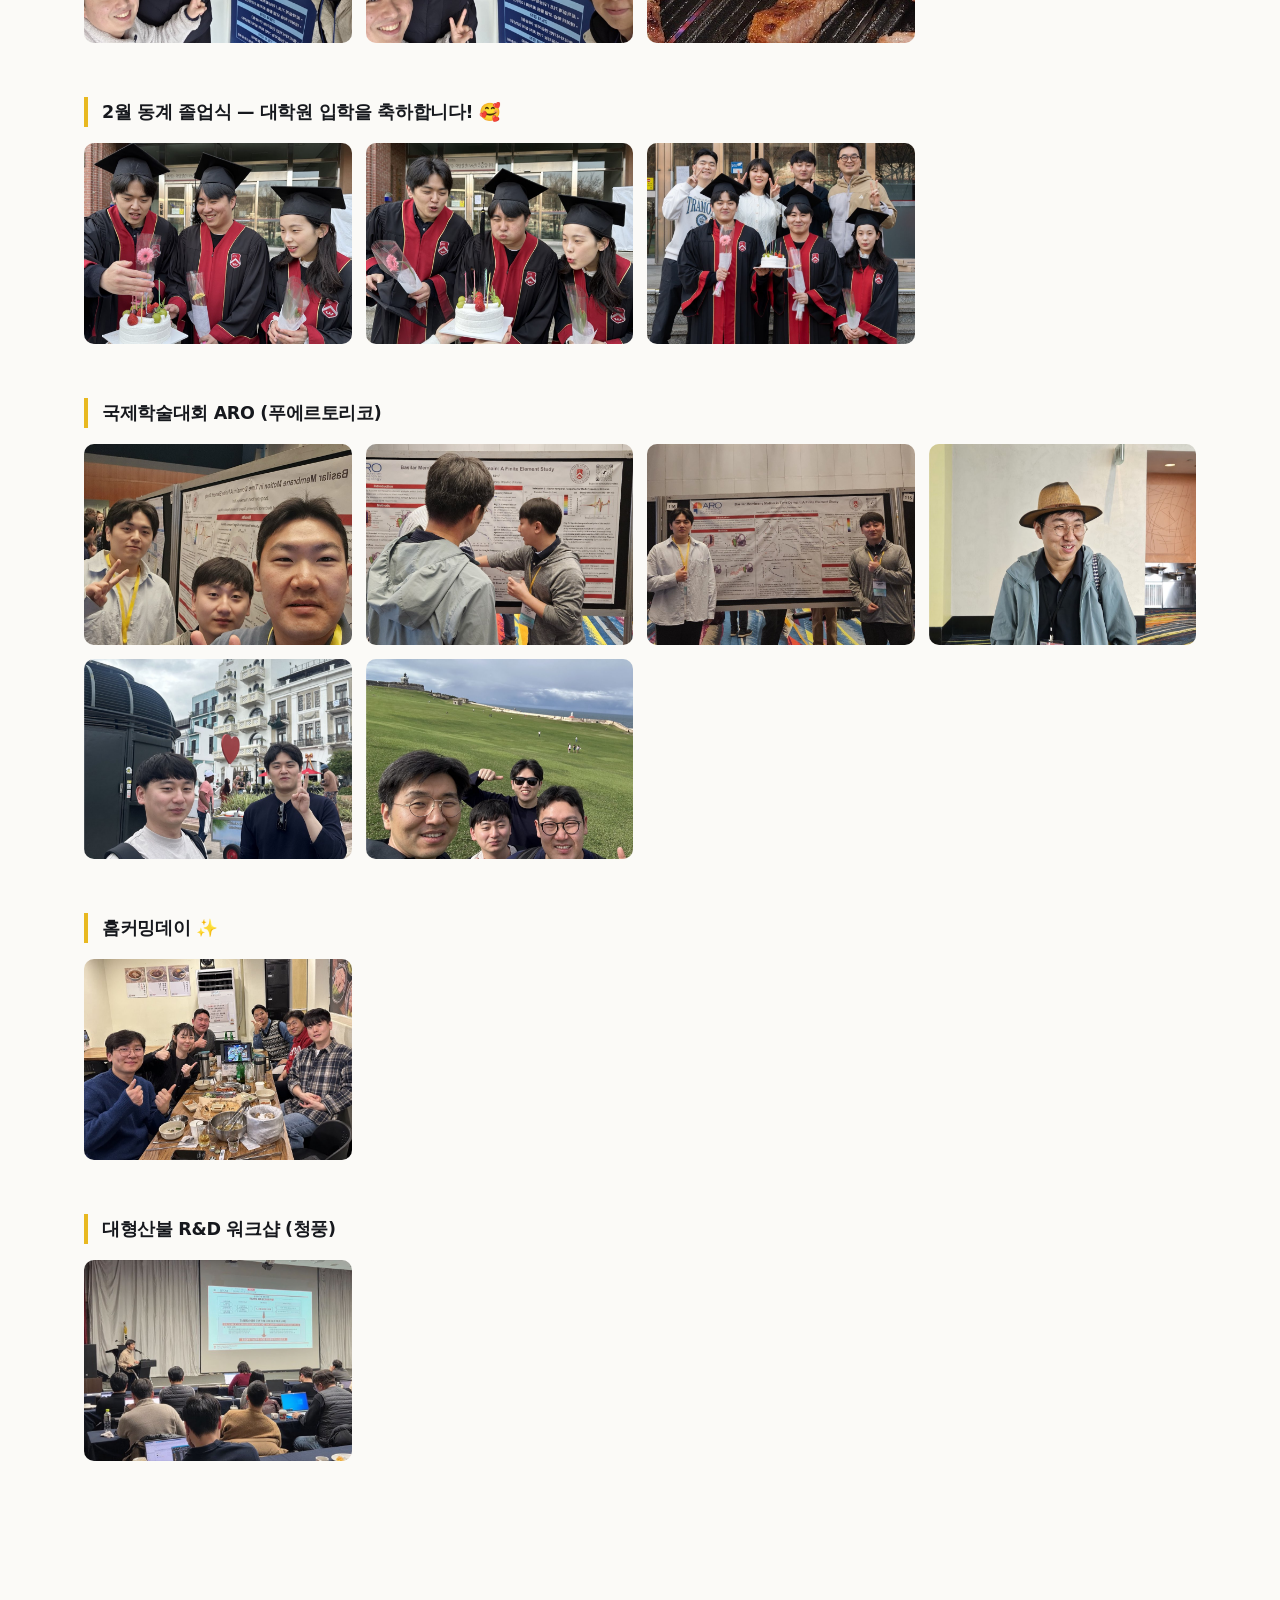
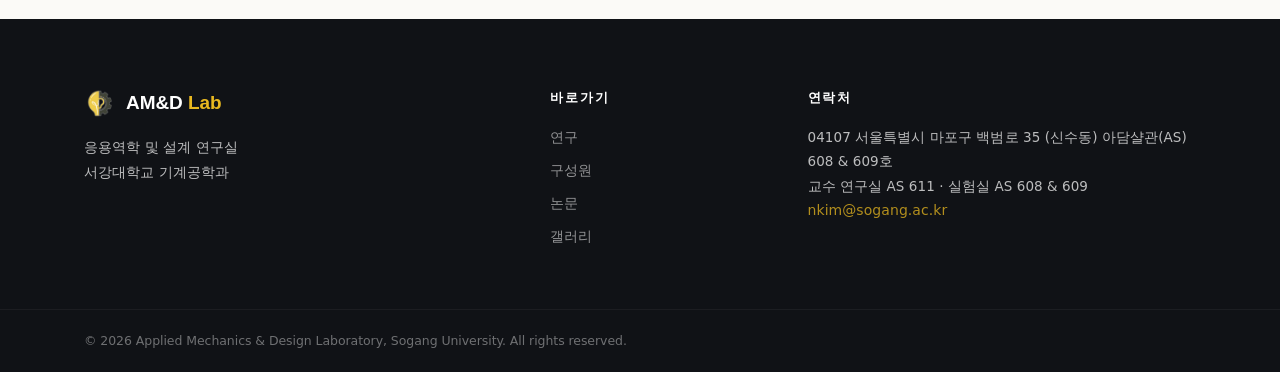
==== commit ac25b544: "배경 영상 속도 완화(청각 17.8s·뇌 21.2s), 영상은 한 편 끝날 때 전환, 산불을 두 번째로 Co-Authored-By: Claude Fable 5.1 <noreply@" ====
--- a/gallery.html
+++ b/gallery.html
@@ -489,6 +489,6 @@
 </footer>
 <div class="scroll-cue" aria-hidden="true"><span class="cue-line"></span><span class="cue-text">SCROLL</span></div>
 <script src="assets/js/main.js?v=20260906"></script>
-<script src="assets/js/hero-scenes.js?v=20260913a"></script>
+<script src="assets/js/hero-scenes.js?v=20260913b"></script>
 </body>
 </html>
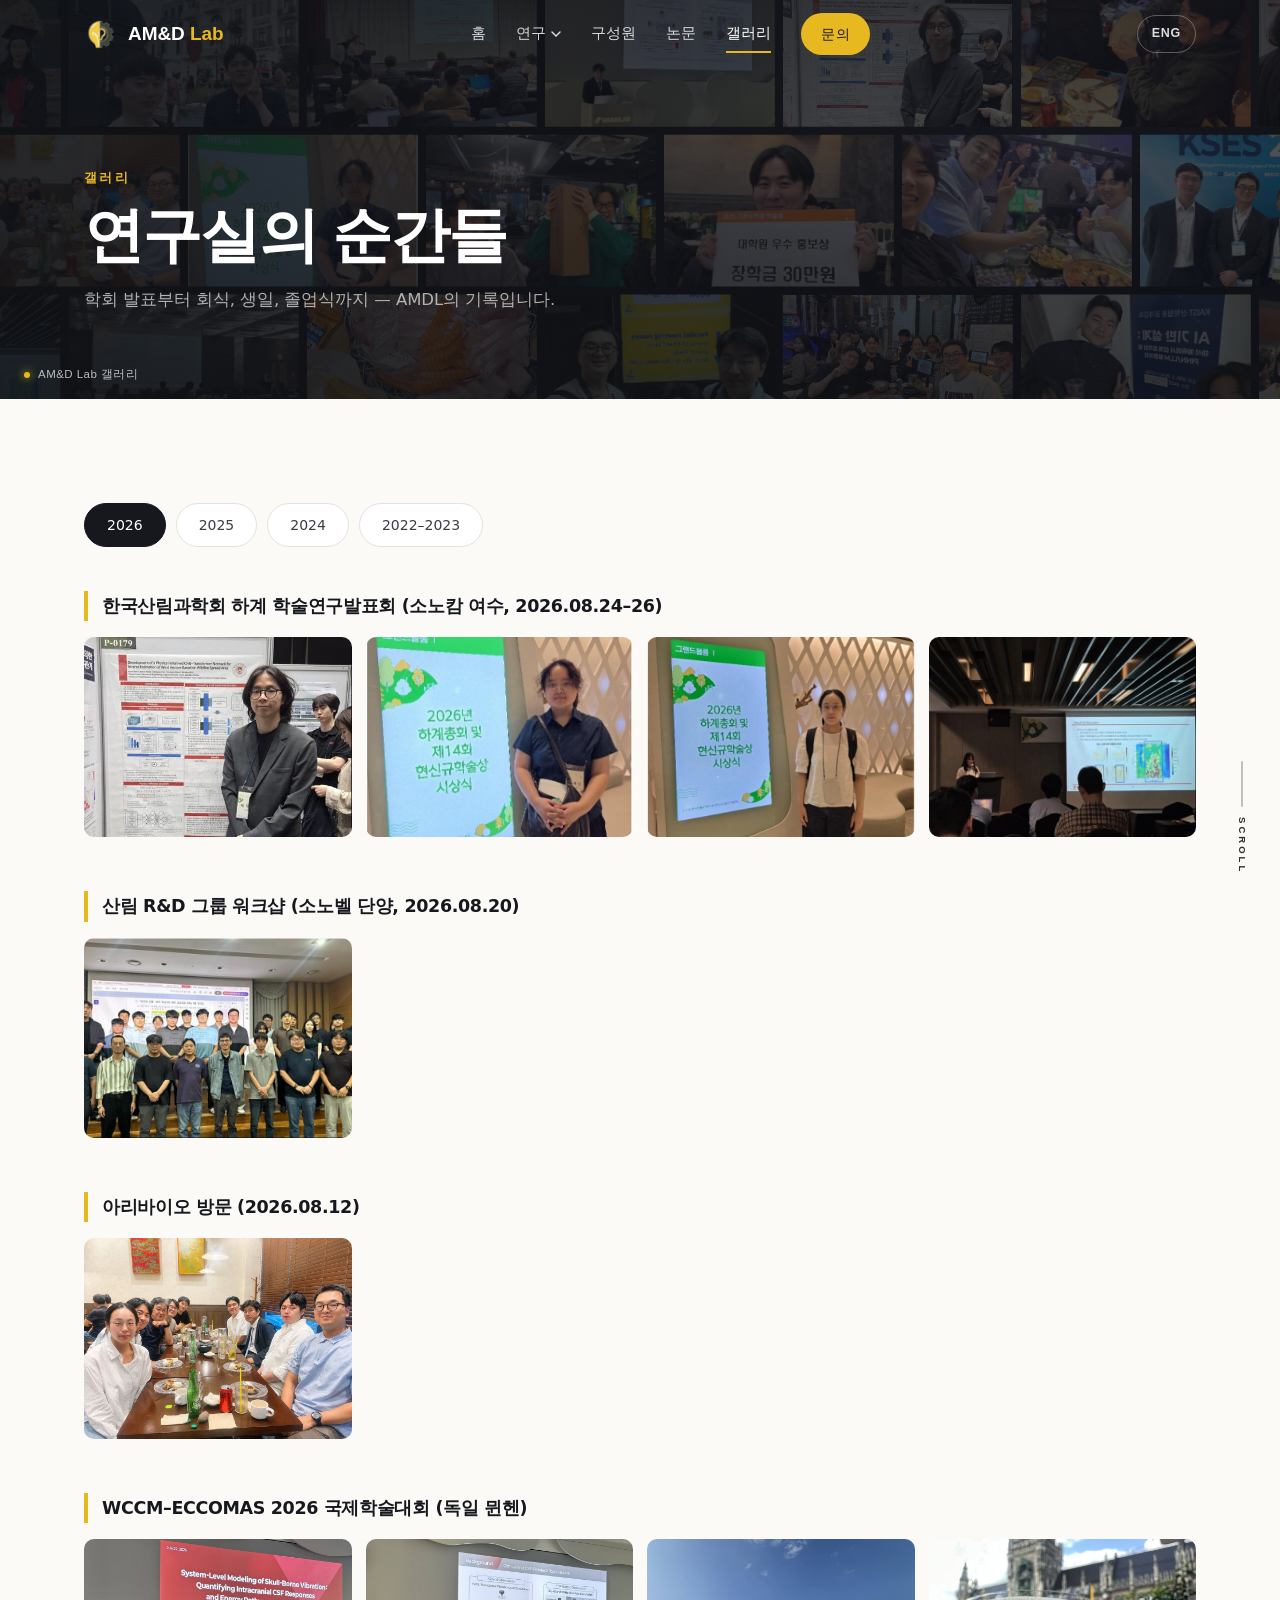
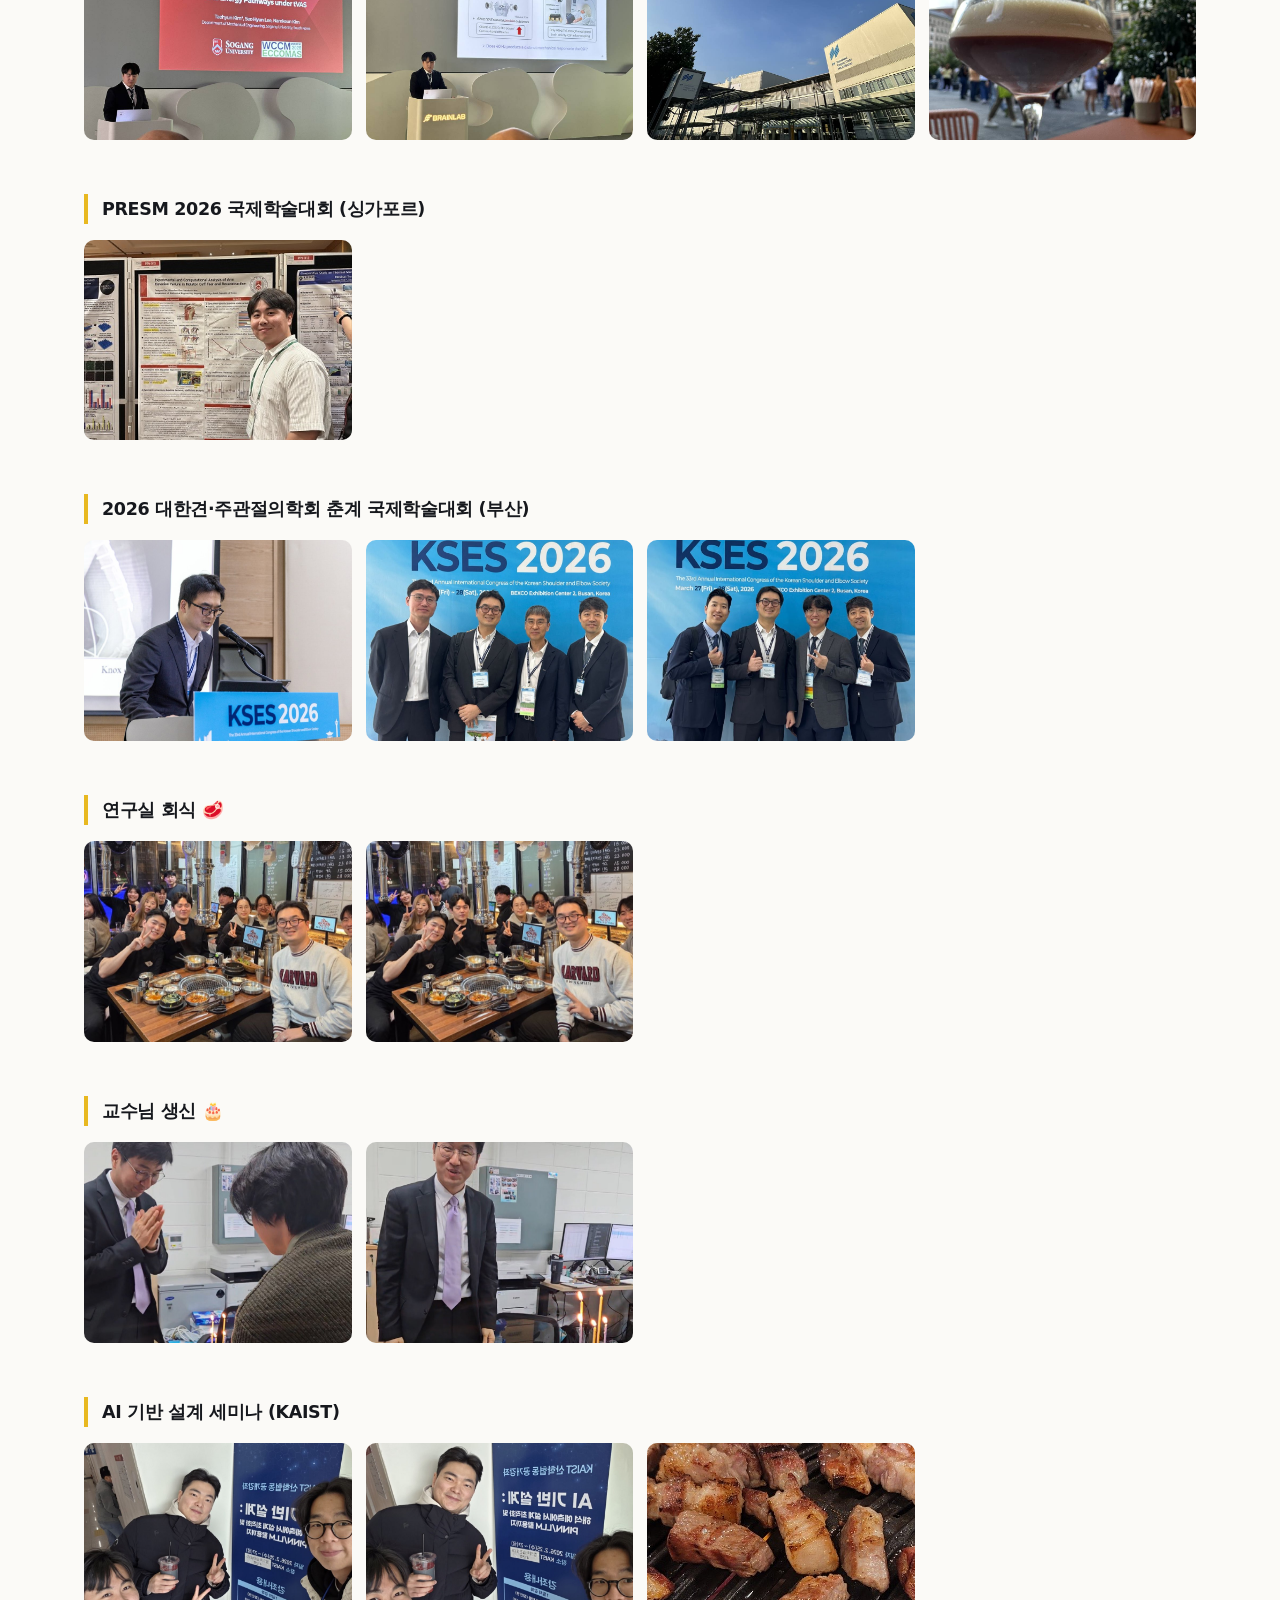
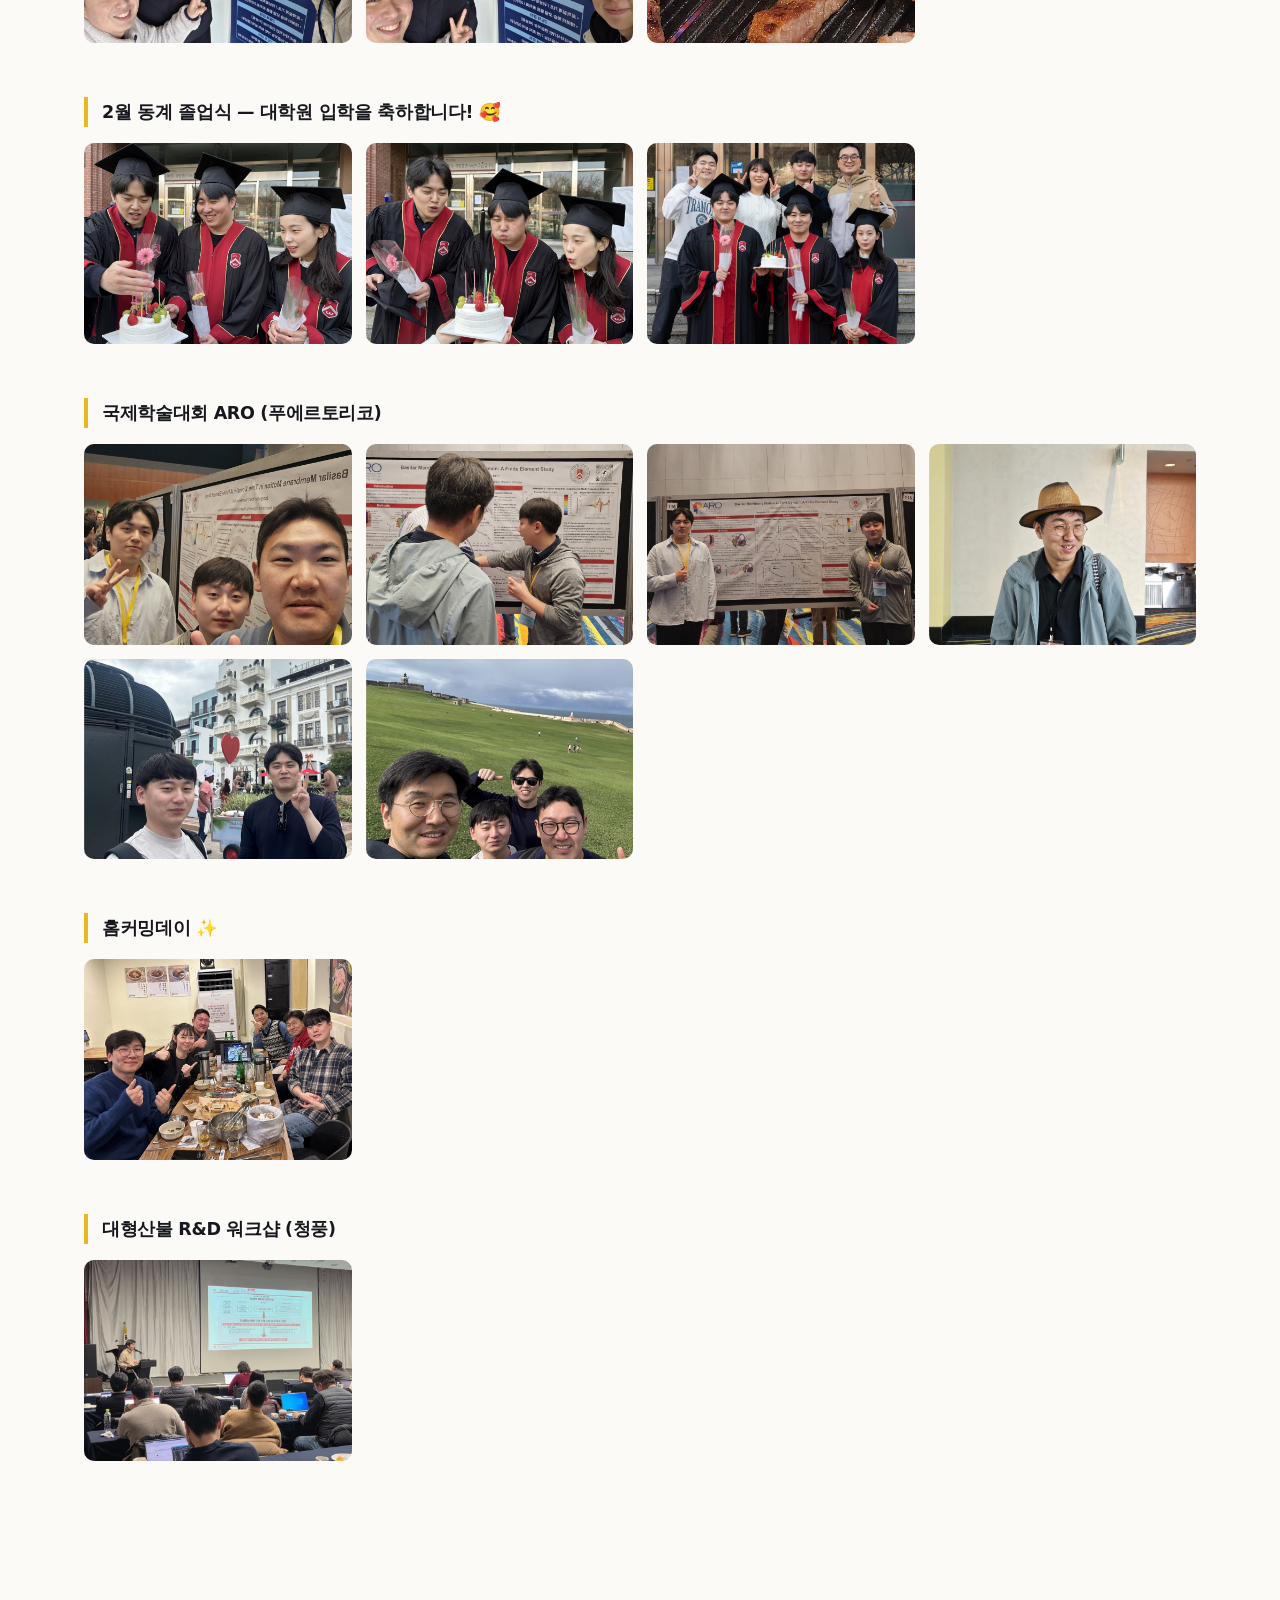
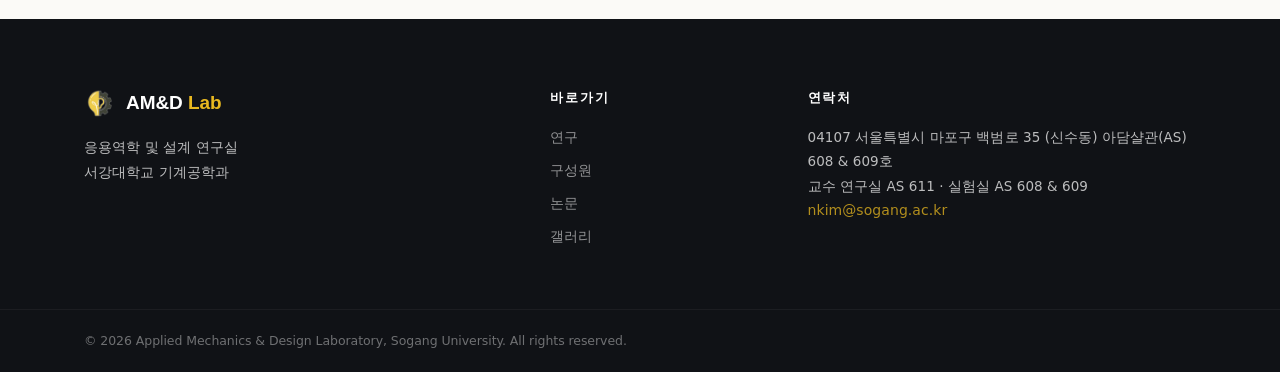
==== commit 26888d64: "어깨·엑소부츠·내이 배경 영상 3편 제작(랩 소유 소재): 캔버스 장면 대체 - shoulder.mp4 18.3s: 사체 어깨 실험 → 근골격 시뮬레이션 → MRI 근육 모델 → " ====
--- a/gallery.html
+++ b/gallery.html
@@ -489,6 +489,6 @@
 </footer>
 <div class="scroll-cue" aria-hidden="true"><span class="cue-line"></span><span class="cue-text">SCROLL</span></div>
 <script src="assets/js/main.js?v=20260906"></script>
-<script src="assets/js/hero-scenes.js?v=20260913b"></script>
+<script src="assets/js/hero-scenes.js?v=20260913c"></script>
 </body>
 </html>
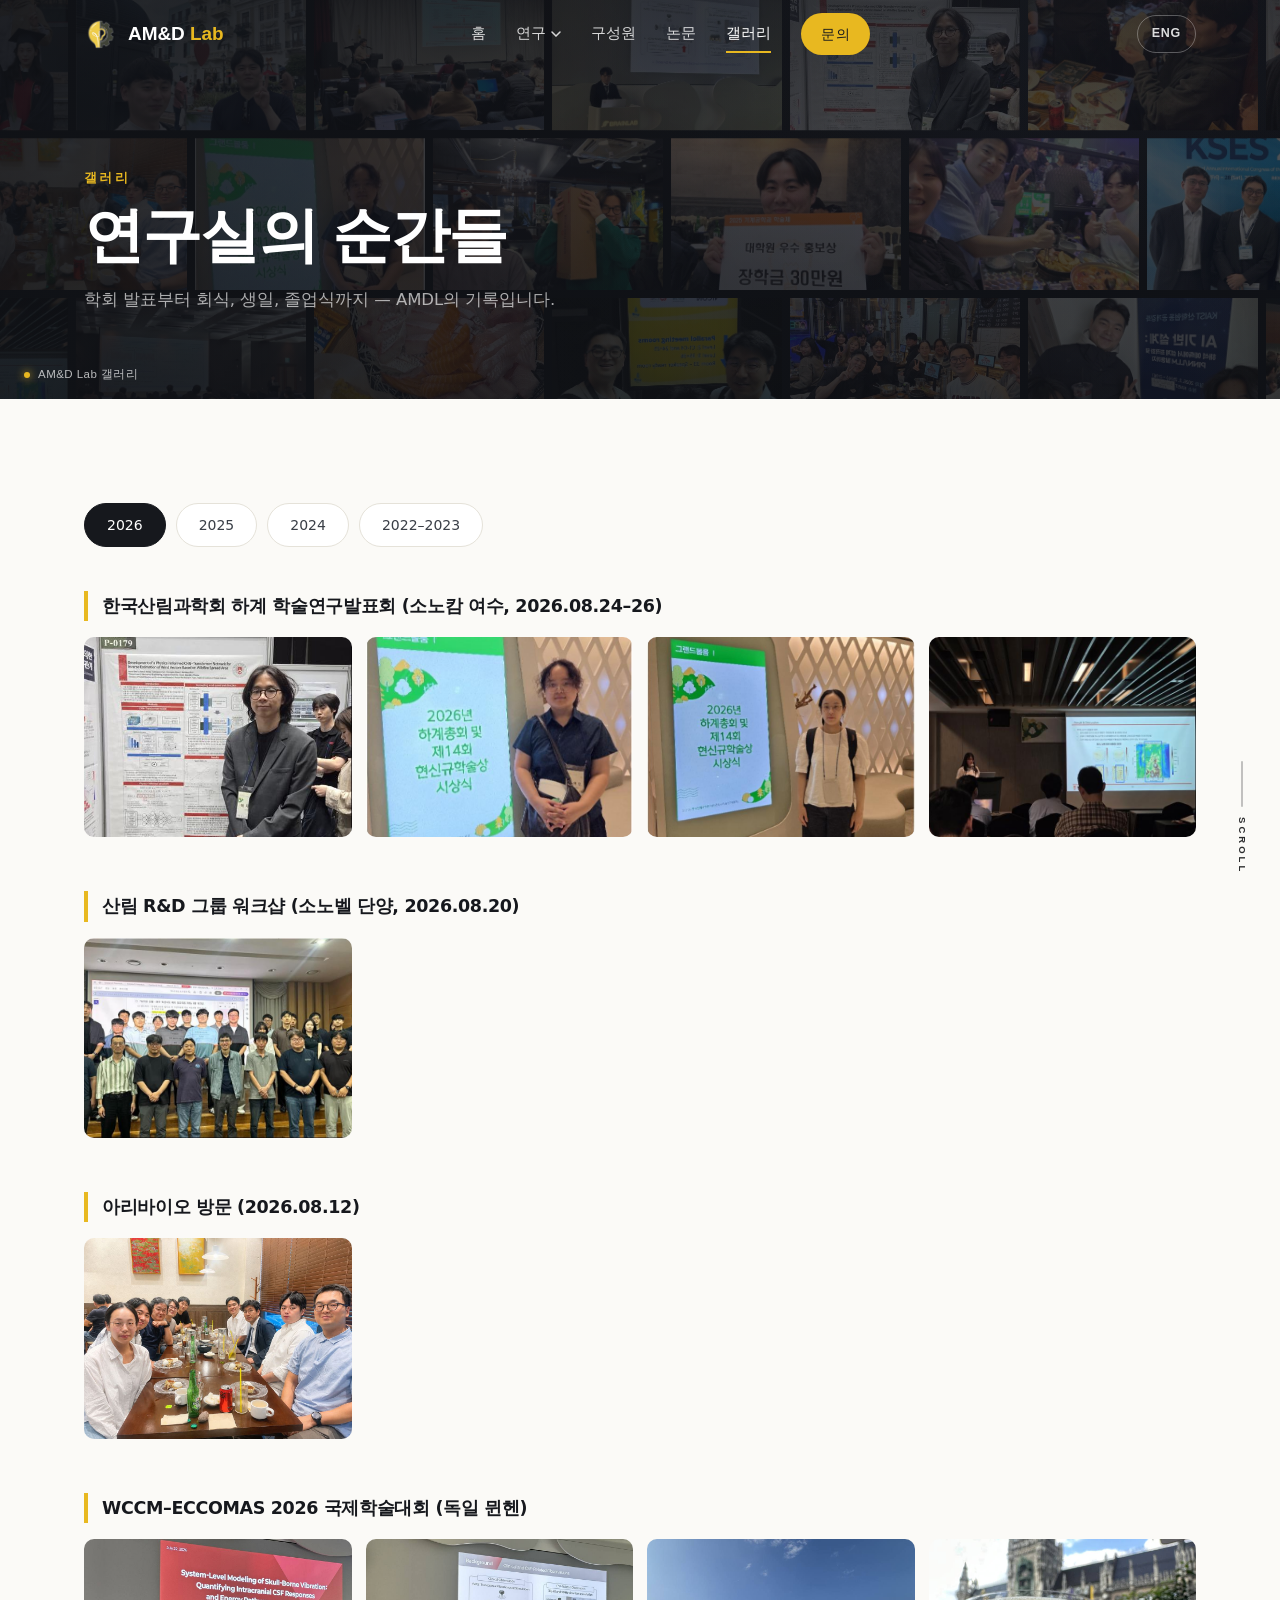
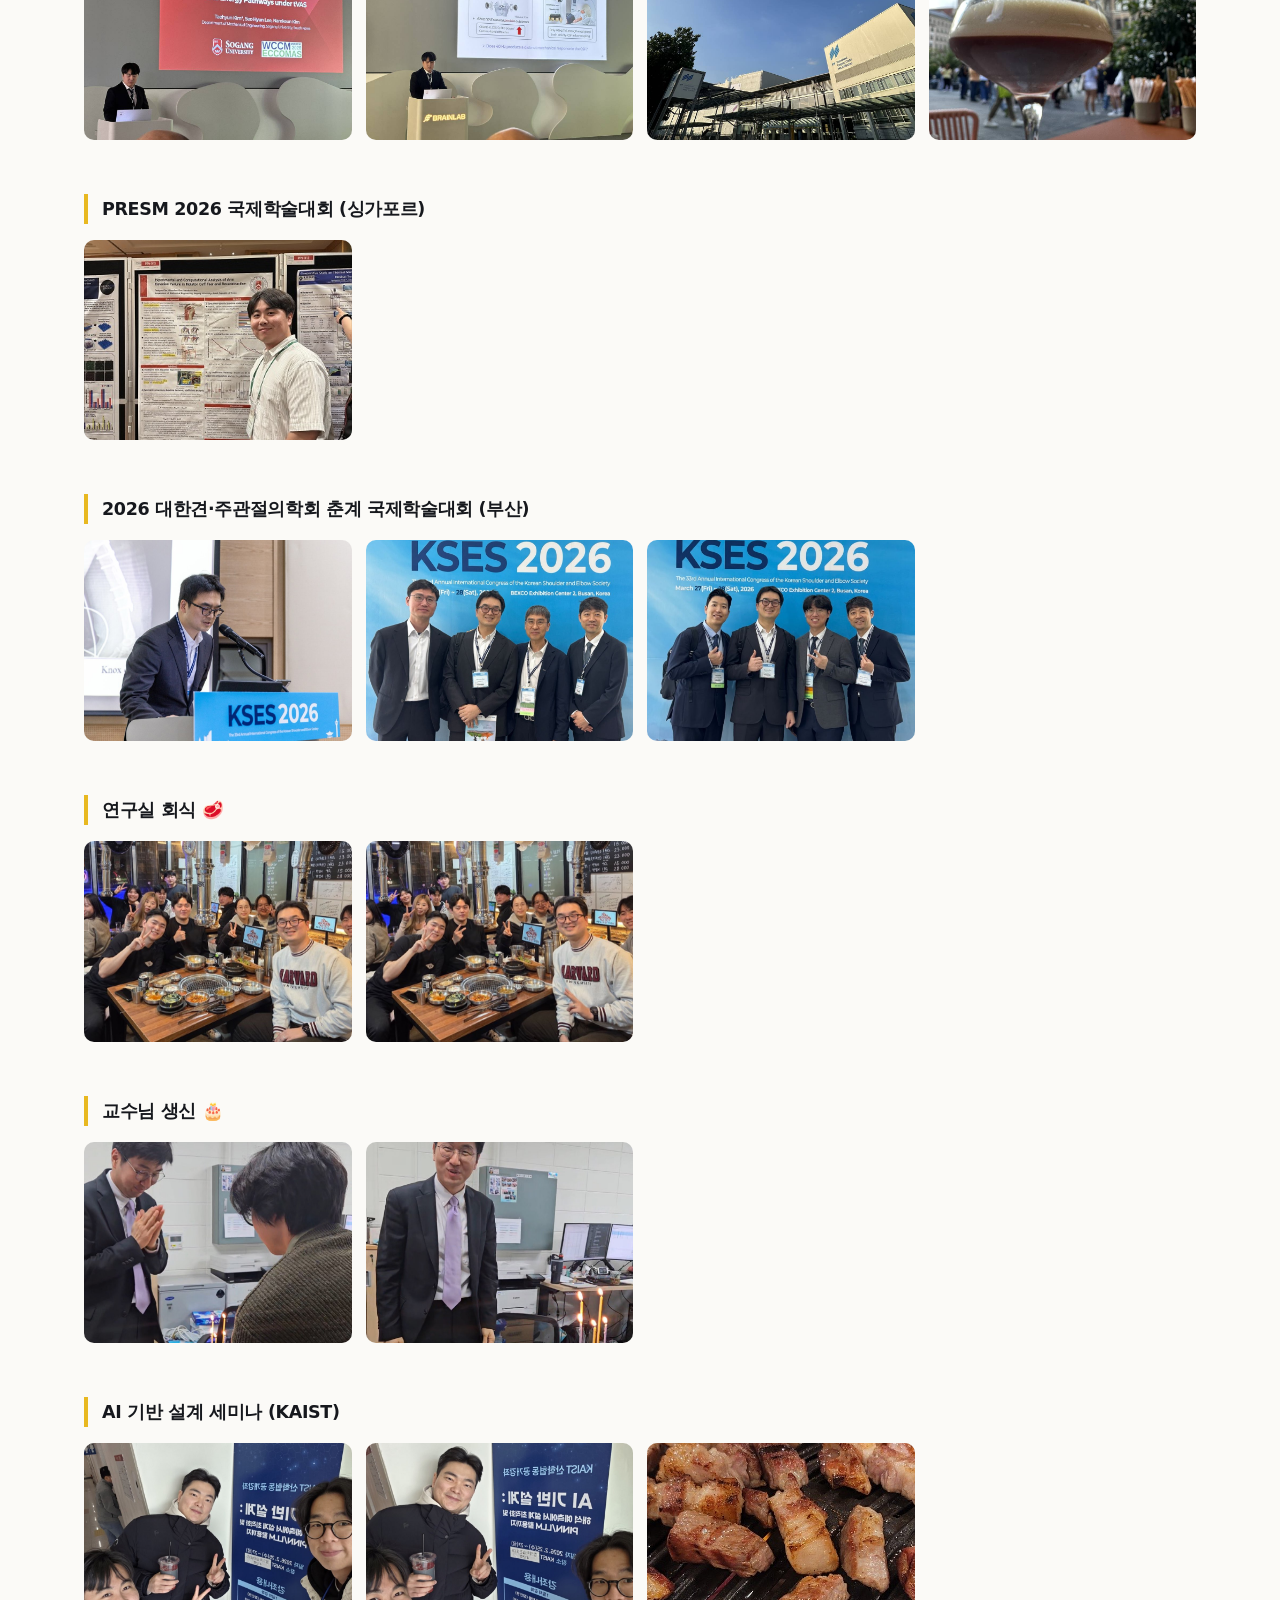
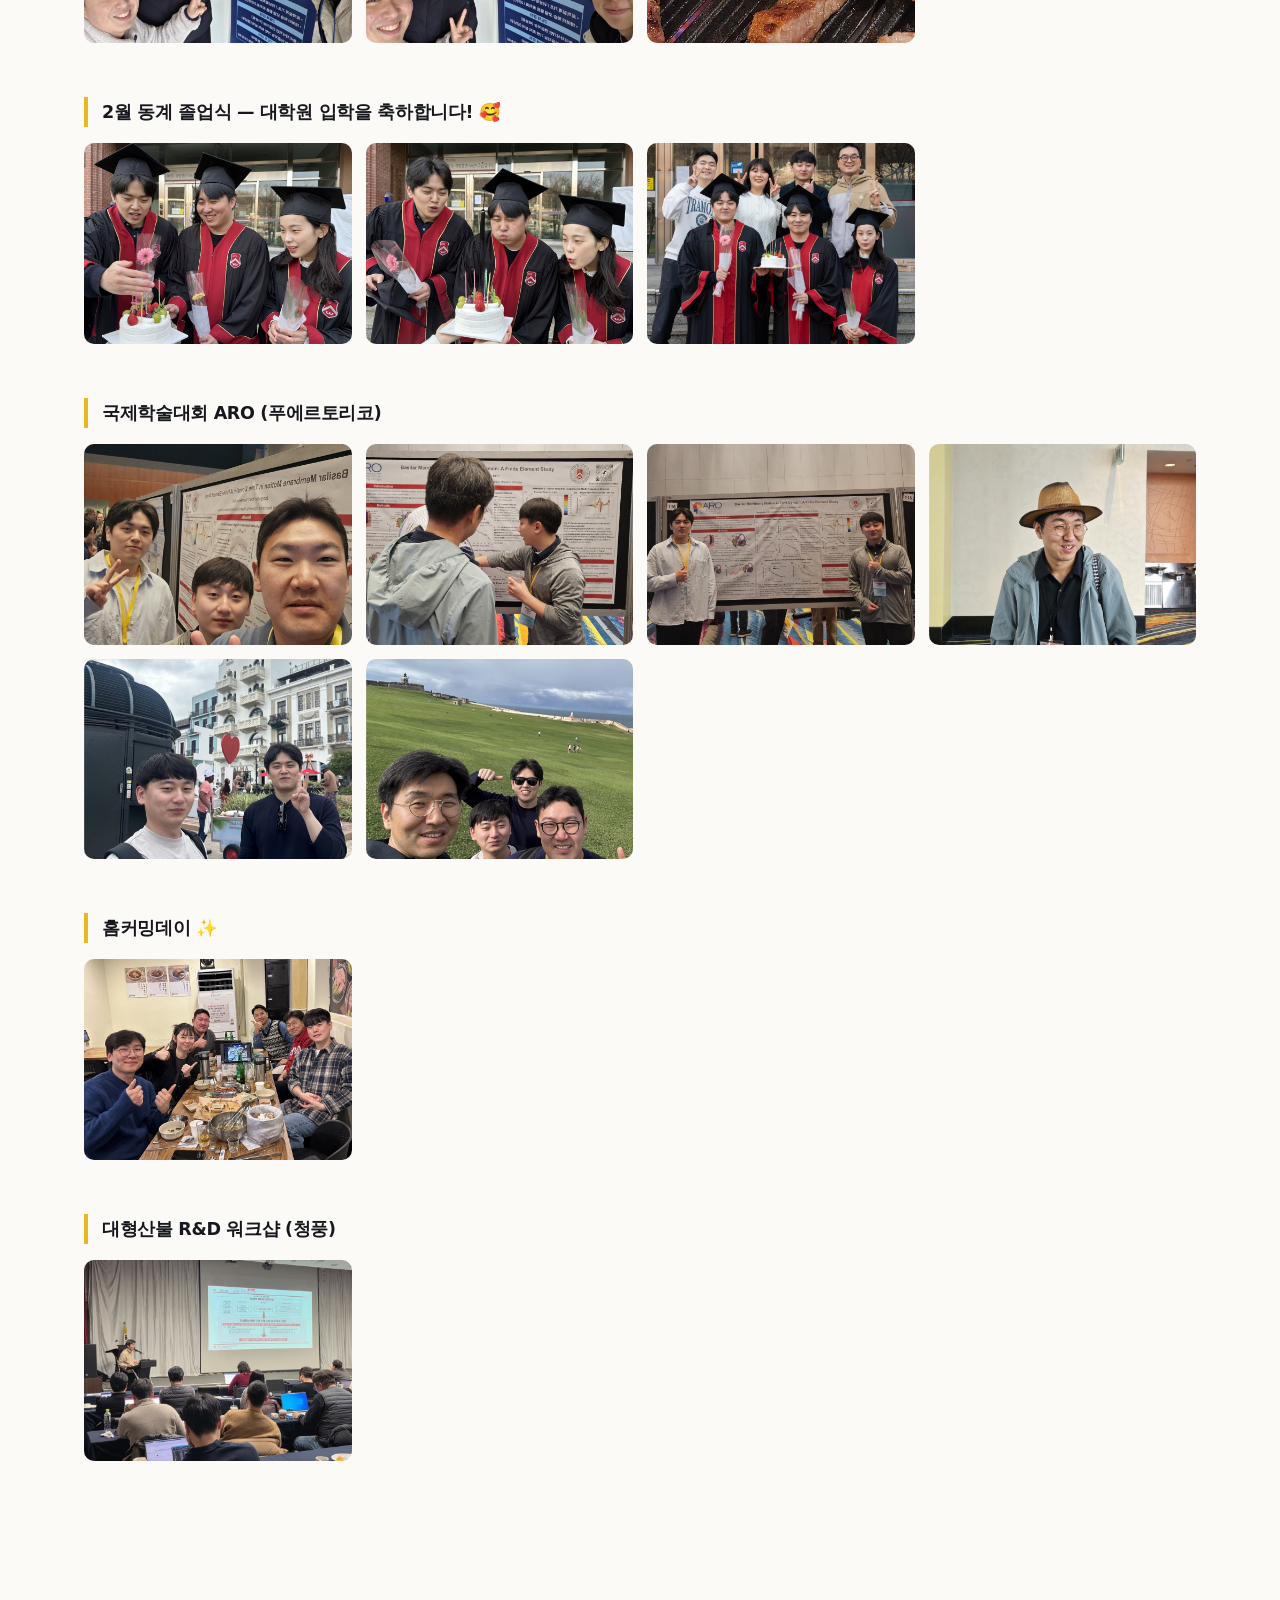
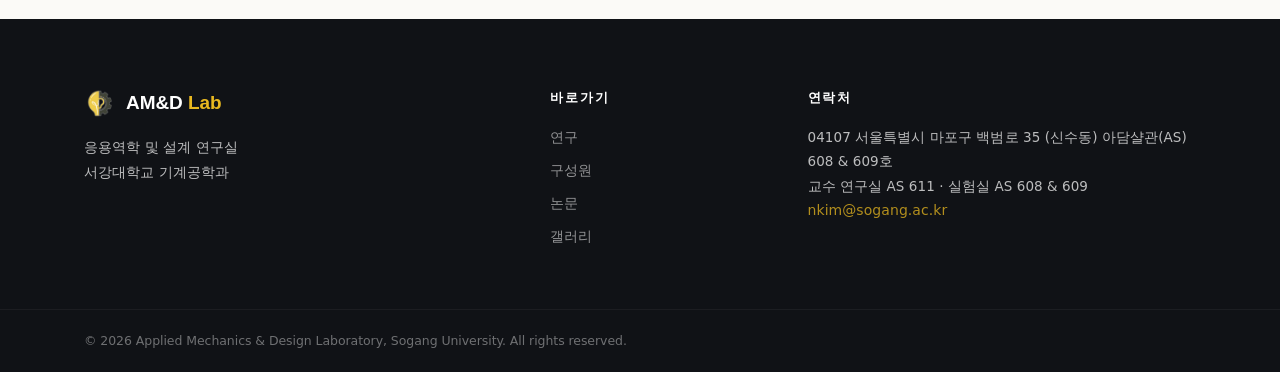
==== commit 4bcebb7d: "장면 레지스트리 키 충돌 수정: 어깨·엑소부츠 영상이 캔버스 장면에 덮이던 문제 Co-Authored-By: Claude Fable 5.1 <noreply@anthropic.com" ====
--- a/gallery.html
+++ b/gallery.html
@@ -489,6 +489,6 @@
 </footer>
 <div class="scroll-cue" aria-hidden="true"><span class="cue-line"></span><span class="cue-text">SCROLL</span></div>
 <script src="assets/js/main.js?v=20260906"></script>
-<script src="assets/js/hero-scenes.js?v=20260913c"></script>
+<script src="assets/js/hero-scenes.js?v=20260913d"></script>
 </body>
 </html>
